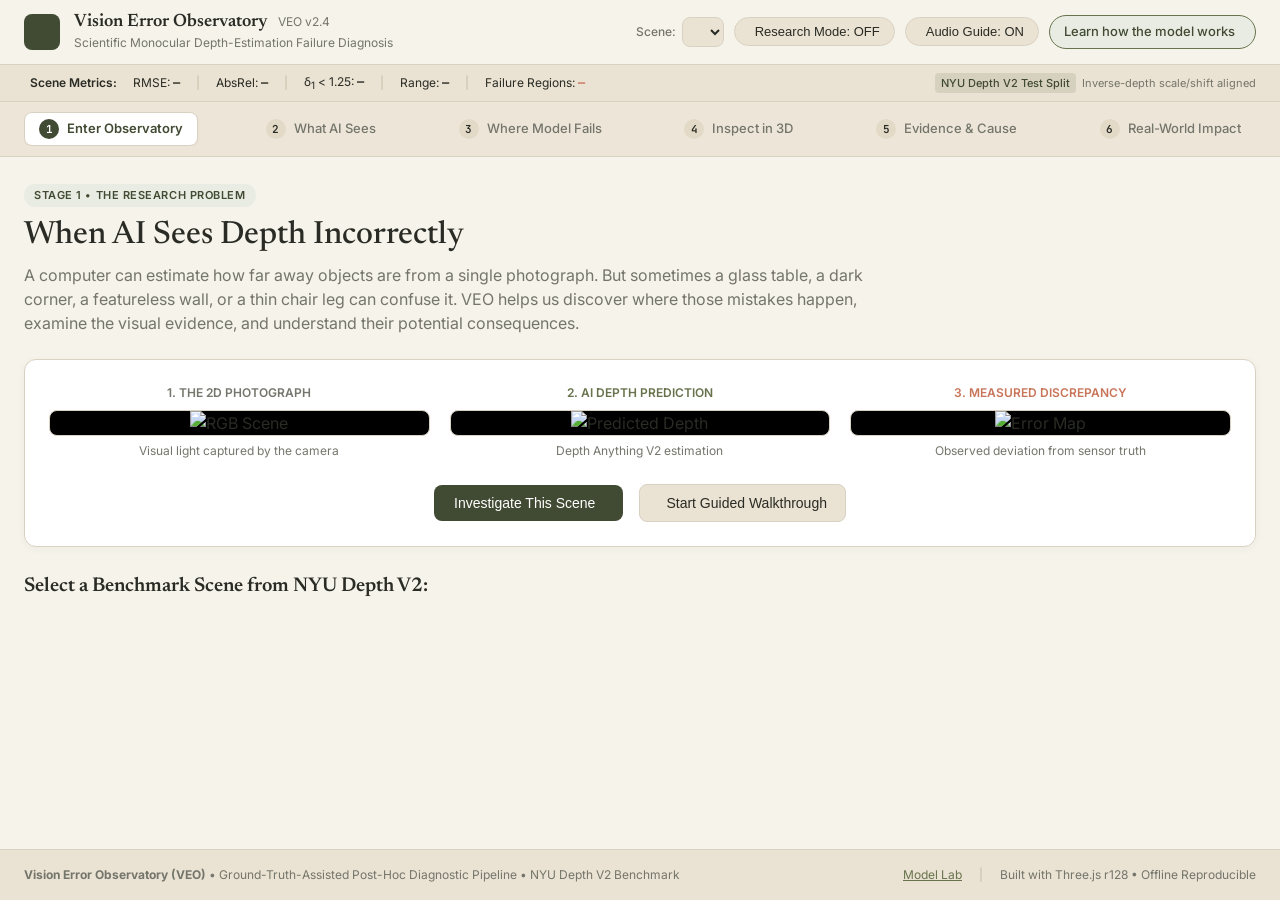
==== web_app/index.html @ 757d0f04 "site text and pages for v3 results, label prediction-geometry mode correctly" ====
<!DOCTYPE html>
<html lang="en">
<head>
  <meta charset="UTF-8">
  <meta name="viewport" content="width=device-width, initial-scale=1.0">
  <title>Vision Error Observatory (VEO) | Depth-Estimation Failure Observatory</title>
  
  <link rel="icon" type="image/svg+xml" href="assets/favicon.svg">
  <link rel="alternate icon" href="favicon.ico">
  
  <!-- FontAwesome Icons & Local Tailwind -->
  <link rel="stylesheet" href="assets/fontawesome/all.min.css">
  <link rel="stylesheet" href="assets/css/tailwind.min.css">
  
  <!-- Local Offline Libraries: Three.js, OrbitControls, Chart.js -->
  <script src="assets/js/three.min.js"></script>
  <script src="assets/js/OrbitControls.js"></script>
  <script src="assets/js/chart.min.js"></script>
  
  <!-- Precomputed Dataset Payload (NYU Depth V2 Test Scenes, Real Depths & Features) -->
  <script src="data/app_data_v2.js"></script>

  <style>
    @import url('https://fonts.googleapis.com/css2?family=Newsreader:ital,opsz,wght@0,6..72,400;0,6..72,500;0,6..72,600;1,6..72,400&family=Inter:wght@300;400;500;600;700&family=JetBrains+Mono:wght@400;500;600&display=swap');
    
    :root {
      --bg-ivory: #F6F3EA;
      --surface-beige: #EAE2D2;
      --surface-card: #FFFFFF;
      --surface-muted: #E2D9C7;
      --border-subtle: #D9D1C2;
      --border-strong: #C4BAA6;
      --olive-primary: #68734D;
      --olive-dark: #414A32;
      --olive-light: #E8ECE2;
      --warm-brown: #8B6849;
      --error-terracotta: #C8755A;
      --error-light: #F7EAE6;
      --text-dark: #292B24;
      --text-muted: #74756B;
      --sage-green: #5A7A54;
      --accent-gold: #C29B38;
    }
    
    * {
      box-sizing: border-box;
      margin: 0;
      padding: 0;
    }
    
    body {
      font-family: 'Inter', -apple-system, BlinkMacSystemFont, "Segoe UI", Roboto, sans-serif;
      background-color: var(--bg-ivory);
      color: var(--text-dark);
      line-height: 1.5;
      overflow-x: hidden;
      min-height: 100vh;
      display: flex;
      flex-direction: column;
    }
    
    .font-serif {
      font-family: 'Newsreader', Georgia, serif;
    }
    
    .font-mono {
      font-family: 'JetBrains Mono', monospace;
    }

    /* Subtle custom scrollbar */
    ::-webkit-scrollbar {
      width: 7px;
      height: 7px;
    }
    ::-webkit-scrollbar-track {
      background: var(--bg-ivory);
    }
    ::-webkit-scrollbar-thumb {
      background: var(--border-strong);
      border-radius: 4px;
    }

    /* Top Sticky Navigation Header */
    .header-bar {
      background: rgba(246, 243, 234, 0.95);
      border-bottom: 1px solid var(--border-subtle);
      position: sticky;
      top: 0;
      z-index: 100;
      backdrop-filter: blur(8px);
      padding: 12px 24px;
    }
    .header-inner {
      max-width: 1440px;
      margin: 0 auto;
      display: flex;
      flex-wrap: wrap;
      align-items: center;
      justify-content: space-between;
      gap: 16px;
    }

    /* Mode Pill Switches */
    .pill-btn {
      display: inline-flex;
      align-items: center;
      gap: 6px;
      padding: 6px 14px;
      border-radius: 20px;
      font-size: 13px;
      font-weight: 500;
      transition: all 0.2s ease;
      cursor: pointer;
      border: 1px solid var(--border-subtle);
      background: var(--surface-beige);
      color: var(--text-dark);
      text-decoration: none;
    }
    .pill-btn:hover {
      background: var(--olive-light);
      border-color: var(--olive-primary);
    }
    .pill-btn.active {
      background: var(--olive-dark);
      color: #FFFFFF;
      border-color: var(--olive-dark);
    }
    .pill-btn.terracotta {
      background: var(--error-light);
      color: var(--error-terracotta);
      border-color: var(--error-terracotta);
    }
    .pill-btn.terracotta.active {
      background: var(--error-terracotta);
      color: #FFFFFF;
    }

    /* Global Metric Ribbon */
    .stats-ribbon {
      background: var(--surface-beige);
      border-bottom: 1px solid var(--border-subtle);
      padding: 8px 24px;
      font-size: 12px;
    }
    .stats-inner {
      max-width: 1440px;
      margin: 0 auto;
      display: flex;
      flex-wrap: wrap;
      align-items: center;
      justify-content: space-between;
      gap: 12px;
    }

    /* Stage Stepper Navigation */
    .stepper-nav {
      background: rgba(234, 226, 210, 0.75);
      border-bottom: 1px solid var(--border-subtle);
      padding: 10px 24px;
      position: sticky;
      top: 61px;
      z-index: 90;
      backdrop-filter: blur(6px);
    }
    .stepper-inner {
      max-width: 1440px;
      margin: 0 auto;
      display: flex;
      align-items: center;
      justify-content: space-between;
      gap: 12px;
      overflow-x: auto;
    }
    .stepper-step {
      display: flex;
      align-items: center;
      gap: 8px;
      padding: 6px 14px;
      border-radius: 8px;
      cursor: pointer;
      font-size: 13px;
      font-weight: 500;
      color: var(--text-muted);
      transition: all 0.2s ease;
      white-space: nowrap;
      border: 1px solid transparent;
    }
    .stepper-step:hover {
      color: var(--text-dark);
      background: rgba(255,255,255,0.6);
    }
    .stepper-step.active {
      color: var(--olive-dark);
      background: #FFFFFF;
      border-color: var(--border-subtle);
      box-shadow: 0 1px 3px rgba(0,0,0,0.04);
      font-weight: 600;
    }
    .stepper-step.completed .step-num {
      background: var(--olive-primary);
      color: #FFFFFF;
    }
    .stepper-step.active .step-num {
      background: var(--olive-dark);
      color: #FFFFFF;
    }
    .step-num {
      width: 20px;
      height: 20px;
      border-radius: 50%;
      background: var(--surface-muted);
      color: var(--text-dark);
      display: flex;
      align-items: center;
      justify-content: center;
      font-size: 11px;
      font-weight: 600;
      font-family: 'JetBrains Mono', monospace;
    }

    /* Main Container */
    .main-workspace {
      max-width: 1440px;
      width: 100%;
      margin: 0 auto;
      padding: 24px;
      flex-grow: 1;
      display: flex;
      flex-direction: column;
      gap: 24px;
    }

    /* Stage Panel Transition */
    .stage-section {
      display: none;
      animation: fadeIn 0.3s ease-out forwards;
    }
    .stage-section.active {
      display: block;
    }
    @keyframes fadeIn {
      from { opacity: 0; transform: translateY(6px); }
      to { opacity: 1; transform: translateY(0); }
    }

    /* Museum Exhibition Cards */
    .exhibit-card {
      background: var(--surface-card);
      border: 1px solid var(--border-subtle);
      border-radius: 12px;
      box-shadow: 0 2px 8px rgba(41, 43, 36, 0.04);
      overflow: hidden;
    }
    .card-header {
      padding: 14px 20px;
      border-bottom: 1px solid var(--border-subtle);
      background: var(--bg-ivory);
      display: flex;
      align-items: center;
      justify-content: space-between;
      gap: 12px;
      flex-wrap: wrap;
    }

    /* Stage Header & Story Line */
    .story-hero {
      margin-bottom: 24px;
    }
    .stage-badge {
      display: inline-flex;
      align-items: center;
      gap: 6px;
      padding: 3px 10px;
      border-radius: 12px;
      font-size: 11px;
      font-weight: 600;
      text-transform: uppercase;
      letter-spacing: 0.05em;
      background: var(--olive-light);
      color: var(--olive-dark);
      margin-bottom: 8px;
    }
    .stage-title {
      font-size: 32px;
      font-weight: 500;
      color: var(--text-dark);
      line-height: 1.25;
      margin-bottom: 8px;
    }
    .stage-subtitle {
      font-size: 16px;
      color: var(--text-muted);
      max-width: 860px;
      line-height: 1.5;
    }

    /* Clean Viewport Box */
    .viewport-box {
      position: relative;
      background: #F0ECE1;
      border-radius: 8px;
      overflow: hidden;
      display: flex;
      align-items: center;
      justify-content: center;
      padding: 12px;
    }
    .viewport-canvas {
      width: 100%;
      max-width: 640px;
      height: auto;
      aspect-ratio: 4/3;
      object-fit: contain;
      cursor: crosshair;
      display: block;
      border-radius: 6px;
      box-shadow: 0 4px 16px rgba(0,0,0,0.12);
      background: #000;
    }

    /* 3D WebGL Container */
    #three-viewport {
      width: 100%;
      height: 520px;
      background: var(--bg-ivory);
      position: relative;
      cursor: grab;
    }
    #three-viewport:active {
      cursor: grabbing;
    }

    /* 3D Viewport Controls Pill */
    .three-controls-bar {
      position: absolute;
      top: 16px;
      right: 16px;
      z-index: 30;
      background: rgba(246, 243, 234, 0.94);
      border: 1px solid var(--border-subtle);
      border-radius: 24px;
      padding: 4px 8px;
      display: flex;
      align-items: center;
      gap: 6px;
      backdrop-filter: blur(6px);
      box-shadow: 0 2px 8px rgba(0,0,0,0.06);
    }

    /* Collapsible Research Drawer */
    .research-drawer {
      background: var(--bg-ivory);
      border: 1px solid var(--border-subtle);
      border-radius: 8px;
      margin-top: 16px;
      overflow: hidden;
      transition: all 0.3s ease;
    }
    .research-header {
      padding: 10px 16px;
      display: flex;
      align-items: center;
      justify-content: space-between;
      cursor: pointer;
      background: rgba(234, 226, 210, 0.4);
      font-size: 13px;
      font-weight: 500;
    }
    .research-content {
      padding: 16px;
      display: none;
      font-size: 13px;
      color: var(--text-dark);
      border-top: 1px solid var(--border-subtle);
      line-height: 1.6;
    }
    .research-drawer.open .research-content {
      display: block;
    }

    /* Evidence Signal Badges */
    .signal-card {
      background: var(--bg-ivory);
      border: 1px solid var(--border-subtle);
      border-radius: 8px;
      padding: 12px 14px;
      display: flex;
      flex-direction: column;
      gap: 4px;
    }
    .signal-label {
      font-size: 12px;
      color: var(--text-muted);
      font-weight: 500;
    }
    .signal-value {
      font-size: 15px;
      font-weight: 600;
      color: var(--text-dark);
      display: flex;
      align-items: center;
      justify-content: space-between;
    }
    .signal-desc {
      font-size: 11px;
      color: var(--text-muted);
      line-height: 1.35;
    }

    /* Hypothesis Scorecard */
    .hypothesis-row {
      display: flex;
      align-items: center;
      justify-content: space-between;
      padding: 8px 12px;
      border-radius: 6px;
      background: var(--bg-ivory);
      border: 1px solid var(--border-subtle);
      margin-bottom: 6px;
      font-size: 13px;
    }
    .hypothesis-row.top-rank {
      border-color: var(--olive-primary);
      background: var(--olive-light);
    }
    .hypothesis-bar-bg {
      width: 110px;
      height: 8px;
      background: var(--surface-muted);
      border-radius: 4px;
      overflow: hidden;
      margin-left: 12px;
    }
    .hypothesis-bar-fill {
      height: 100%;
      background: var(--olive-primary);
      border-radius: 4px;
    }
    .hypothesis-row.top-rank .hypothesis-bar-fill {
      background: var(--olive-dark);
    }

    /* Consequence Scenario Box */
    .scenario-card {
      border: 1px solid var(--border-subtle);
      border-radius: 10px;
      padding: 18px;
      background: #FFFFFF;
      transition: all 0.2s ease;
    }
    .scenario-card.active {
      border-color: var(--error-terracotta);
      background: var(--error-light);
    }

    /* Footer */
    .footer-bar {
      border-top: 1px solid var(--border-subtle);
      background: var(--surface-beige);
      padding: 16px 24px;
      font-size: 12px;
      color: var(--text-muted);
      text-align: center;
      margin-top: 40px;
    }

    /* Research Mode Hidden Elements */
    .research-only {
      display: none;
    }
    body.research-mode .research-only {
      display: block !important;
    }
    body.research-mode .guided-only {
      display: none !important;
    }

    /* Button styles */
    .btn-action {
      background: var(--olive-dark);
      color: #FFFFFF;
      padding: 10px 20px;
      border-radius: 8px;
      font-size: 14px;
      font-weight: 500;
      border: none;
      cursor: pointer;
      display: inline-flex;
      align-items: center;
      gap: 8px;
      transition: all 0.2s ease;
      text-decoration: none;
    }
    .btn-action:hover {
      background: #2E3524;
      transform: translateY(-1px);
    }
    .btn-secondary {
      background: var(--surface-beige);
      color: var(--text-dark);
      padding: 10px 18px;
      border-radius: 8px;
      font-size: 14px;
      font-weight: 500;
      border: 1px solid var(--border-subtle);
      cursor: pointer;
      display: inline-flex;
      align-items: center;
      gap: 8px;
      transition: all 0.2s ease;
      text-decoration: none;
    }
    .btn-secondary:hover {
      background: #DFD5C2;
    }

    /* Print Layout for Certificate */
    @media print {
      .header-bar, .stats-ribbon, .stepper-nav, .footer-bar, .btn-action, .btn-secondary, .pill-btn, .research-drawer {
        display: none !important;
      }
      body {
        background: #FFFFFF !important;
        color: #000000 !important;
      }
      .main-workspace {
        padding: 0 !important;
        max-width: 100% !important;
      }
      #stage-1, #stage-2, #stage-3, #stage-4, #stage-5 {
        display: none !important;
      }
      #stage-6 {
        display: block !important;
      }
      .exhibit-card {
        box-shadow: none !important;
        border: 1px solid #CCCCCC !important;
      }
    }
  </style>
</head>
<body>

  <!-- ========================================================================= -->
  <!-- 1. TOP NAVIGATION HEADER                                                 -->
  <!-- ========================================================================= -->
  <header class="header-bar">
    <div class="header-inner">
      <!-- Title & Branding -->
      <div style="display: flex; align-items: center; gap: 14px;">
        <div style="width: 36px; height: 36px; border-radius: 8px; background: var(--olive-dark); display: flex; align-items: center; justify-content: center; color: #FFFFFF; font-size: 16px;">
          <i class="fa-solid fa-compass-drafting"></i>
        </div>
        <div>
          <h1 class="font-serif" style="font-size: 18px; font-weight: 600; color: var(--text-dark); line-height: 1.2;">
            Vision Error Observatory <span style="font-size: 12px; font-family: 'Inter', sans-serif; font-weight: 400; color: var(--text-muted); margin-left: 6px;">VEO v2.4</span>
          </h1>
          <p style="font-size: 12px; color: var(--text-muted);">
            Scientific Monocular Depth-Estimation Failure Diagnosis
          </p>
        </div>
      </div>

      <!-- Controls: Scene Switcher, Mode Toggle, Model Lab Link -->
      <div style="display: flex; align-items: center; gap: 10px; flex-wrap: wrap;">
        <!-- Scene Selector Dropdown -->
        <div style="display: flex; align-items: center; gap: 6px;">
          <label for="scene-selector" style="font-size: 12px; color: var(--text-muted); font-weight: 500;">
            <i class="fa-solid fa-cube" style="margin-right: 4px;"></i> Scene:
          </label>
          <select id="scene-selector" onchange="onSceneChange(this.value)" style="background: var(--surface-beige); font-size: 12px; font-family: 'JetBrains Mono', monospace; color: var(--text-dark); border: 1px solid var(--border-subtle); border-radius: 8px; padding: 5px 10px; cursor: pointer; outline: none;">
            <!-- Populated dynamically from app_data_v2.js -->
          </select>
        </div>

        <!-- Guided / Research Mode Toggle -->
        <button id="mode-toggle-btn" class="pill-btn" onclick="toggleResearchMode()" title="Toggle between beginner Guided Mode and technical Research Mode">
          <i class="fa-solid fa-sliders"></i>
          <span id="mode-label">Research Mode: OFF</span>
        </button>

        <!-- Audio Guide / Voice Narration Toggle -->
        <button id="btn-narration-toggle" class="pill-btn" onclick="toggleVoiceNarration()" title="Toggle voice narration audio guide for exhibits and failure regions">
          <i id="icon-narration" class="fa-solid fa-volume-high" style="color: var(--olive-primary);"></i>
          <span id="label-narration">Audio Guide: ON</span>
        </button>

        <!-- Reciprocal Link to Model Lab -->
        <a href="model_lab.html" class="pill-btn" style="background: var(--olive-light); color: var(--olive-dark); border-color: var(--olive-primary);" title="Inspect Depth Anything V2 model architecture">
          <span>Learn how the model works</span>
          <i class="fa-solid fa-arrow-right"></i>
        </a>
      </div>
    </div>
  </header>

  <!-- ========================================================================= -->
  <!-- 2. SCENE STATISTICS RIBBON                                               -->
  <!-- ========================================================================= -->
  <div class="stats-ribbon">
    <div class="stats-inner">
      <div style="display: flex; align-items: center; gap: 16px; flex-wrap: wrap;">
        <span style="font-weight: 600; color: var(--text-dark); display: flex; align-items: center; gap: 6px;">
          <i class="fa-solid fa-chart-simple" style="color: var(--olive-primary);"></i> Scene Metrics:
        </span>
        <span title="Root Mean Square Error gives higher weight to large depth discrepancies.">
          RMSE: <strong class="font-mono" id="stat-rmse">—</strong>
        </span>
        <span style="color: var(--border-strong);">|</span>
        <span title="Absolute Relative Error: average magnitude of relative depth discrepancy.">
          AbsRel: <strong class="font-mono" id="stat-absrel">—</strong>
        </span>
        <span style="color: var(--border-strong);">|</span>
        <span title="Threshold Accuracy: fraction of pixels within 25% of ground truth.">
          &delta;<sub>1</sub> &lt; 1.25: <strong class="font-mono" id="stat-delta1">—</strong>
        </span>
        <span style="color: var(--border-strong);">|</span>
        <span title="Physical ground-truth depth range measured by the reference sensor.">
          Range: <strong class="font-mono" id="stat-range">—</strong>
        </span>
        <span style="color: var(--border-strong);">|</span>
        <span title="Number of detected high-error connected component regions.">
          Failure Regions: <strong class="font-mono" id="stat-regions" style="color: var(--error-terracotta);">—</strong>
        </span>
      </div>

      <div style="font-size: 11px; color: var(--text-muted); display: flex; align-items: center; gap: 6px;">
        <span class="badge" style="background: rgba(104,115,77,0.15); color: var(--olive-dark); padding: 2px 6px; border-radius: 4px; font-weight: 500;">
          NYU Depth V2 Test Split
        </span>
        <span>Inverse-depth scale/shift aligned</span>
      </div>
    </div>
  </div>

  <!-- ========================================================================= -->
  <!-- 3. STAGE STEPPER BAR                                                     -->
  <!-- ========================================================================= -->
  <nav class="stepper-nav">
    <div class="stepper-inner">
      <div class="stepper-step active" id="step-btn-1" onclick="goToStage(1)">
        <span class="step-num">1</span>
        <span>Enter Observatory</span>
      </div>
      <i class="fa-solid fa-chevron-right" style="font-size: 10px; color: var(--border-strong);"></i>
      
      <div class="stepper-step" id="step-btn-2" onclick="goToStage(2)">
        <span class="step-num">2</span>
        <span>What AI Sees</span>
      </div>
      <i class="fa-solid fa-chevron-right" style="font-size: 10px; color: var(--border-strong);"></i>
      
      <div class="stepper-step" id="step-btn-3" onclick="goToStage(3)">
        <span class="step-num">3</span>
        <span>Where Model Fails</span>
      </div>
      <i class="fa-solid fa-chevron-right" style="font-size: 10px; color: var(--border-strong);"></i>
      
      <div class="stepper-step" id="step-btn-4" onclick="goToStage(4)">
        <span class="step-num">4</span>
        <span>Inspect in 3D</span>
      </div>
      <i class="fa-solid fa-chevron-right" style="font-size: 10px; color: var(--border-strong);"></i>
      
      <div class="stepper-step" id="step-btn-5" onclick="goToStage(5)">
        <span class="step-num">5</span>
        <span>Evidence & Cause</span>
      </div>
      <i class="fa-solid fa-chevron-right" style="font-size: 10px; color: var(--border-strong);"></i>
      
      <div class="stepper-step" id="step-btn-6" onclick="goToStage(6)">
        <span class="step-num">6</span>
        <span>Real-World Impact</span>
      </div>
    </div>
  </nav>

  <!-- ========================================================================= -->
  <!-- 4. MAIN STAGE WORKSPACE                                                  -->
  <!-- ========================================================================= -->
  <main class="main-workspace">

    <!-- --------------------------------------------------------------------- -->
    <!-- STAGE 1: ENTER THE OBSERVATORY                                        -->
    <!-- --------------------------------------------------------------------- -->
    <section class="stage-section active" id="stage-1">
      <div class="story-hero">
        <span class="stage-badge">Stage 1 &bull; The Research Problem</span>
        <h2 class="stage-title font-serif">When AI Sees Depth Incorrectly</h2>
        <p class="stage-subtitle">
          A computer can estimate how far away objects are from a single photograph. But sometimes a glass table, a dark corner, a featureless wall, or a thin chair leg can confuse it. VEO helps us discover where those mistakes happen, examine the visual evidence, and understand their potential consequences.
        </p>
      </div>

      <!-- Hero Visual Trio -->
      <div class="exhibit-card" style="margin-bottom: 24px; padding: 24px;">
        <div style="display: grid; grid-template-columns: repeat(auto-fit, minmax(280px, 1fr)); gap: 20px; align-items: center;">
          <!-- 1. The Photo -->
          <div style="text-align: center;">
            <div style="font-size: 12px; font-weight: 600; text-transform: uppercase; color: var(--text-muted); margin-bottom: 8px;">
              1. The 2D Photograph
            </div>
            <div style="border-radius: 8px; overflow: hidden; border: 1px solid var(--border-subtle); background: #000;">
              <img id="hero-img-rgb" src="" alt="RGB Scene" style="width: 100%; height: 200px; object-fit: cover;">
            </div>
            <p style="font-size: 12px; color: var(--text-muted); margin-top: 6px;">Visual light captured by the camera</p>
          </div>

          <!-- 2. The Predicted Depth -->
          <div style="text-align: center;">
            <div style="font-size: 12px; font-weight: 600; text-transform: uppercase; color: var(--olive-primary); margin-bottom: 8px;">
              2. AI Depth Prediction
            </div>
            <div style="border-radius: 8px; overflow: hidden; border: 1px solid var(--border-subtle); background: #000;">
              <img id="hero-img-pred" src="" alt="Predicted Depth" style="width: 100%; height: 200px; object-fit: cover;">
            </div>
            <p style="font-size: 12px; color: var(--text-muted); margin-top: 6px;">Depth Anything V2 estimation</p>
          </div>

          <!-- 3. The 3D Error Surface -->
          <div style="text-align: center;">
            <div style="font-size: 12px; font-weight: 600; text-transform: uppercase; color: var(--error-terracotta); margin-bottom: 8px;">
              3. Measured Discrepancy
            </div>
            <div style="border-radius: 8px; overflow: hidden; border: 1px solid var(--border-subtle); background: #000;">
              <img id="hero-img-error" src="" alt="Error Map" style="width: 100%; height: 200px; object-fit: cover;">
            </div>
            <p style="font-size: 12px; color: var(--text-muted); margin-top: 6px;">Observed deviation from sensor truth</p>
          </div>
        </div>

        <!-- Primary CTA Buttons -->
        <div style="display: flex; align-items: center; justify-content: center; gap: 16px; margin-top: 24px; flex-wrap: wrap;">
          <button class="btn-action" onclick="goToStage(2)">
            <span>Investigate This Scene</span>
            <i class="fa-solid fa-arrow-right"></i>
          </button>
          <button class="btn-secondary" onclick="startGuidedWalkthrough()">
            <i class="fa-solid fa-play"></i>
            <span>Start Guided Walkthrough</span>
          </button>
        </div>
      </div>

      <!-- Real Dataset Scene Selection Gallery -->
      <div>
        <h3 class="font-serif" style="font-size: 20px; font-weight: 600; color: var(--text-dark); margin-bottom: 12px;">
          Select a Benchmark Scene from NYU Depth V2:
        </h3>
        <div id="scene-gallery-grid" style="display: grid; grid-template-columns: repeat(auto-fit, minmax(260px, 1fr)); gap: 16px;">
          <!-- Dynamically populated scene cards -->
        </div>
      </div>
    </section>

    <!-- --------------------------------------------------------------------- -->
    <!-- STAGE 2: UNDERSTAND WHAT THE AI SEES                                  -->
    <!-- --------------------------------------------------------------------- -->
    <section class="stage-section" id="stage-2">
      <div class="story-hero">
        <span class="stage-badge">Stage 2 &bull; Visual Comparison</span>
        <h2 class="stage-title font-serif">What the Camera Sees vs What the AI Predicts</h2>
        <p class="stage-subtitle">
          Compare the original room photograph against the AI model's estimated depth map and the ground-truth physical sensor measurement. Click or hover anywhere to inspect exact metric depth.
        </p>
      </div>

      <!-- 2-Column Comparison Workspace -->
      <div style="display: grid; grid-template-columns: 2fr 1fr; gap: 20px; align-items: start;">
        <!-- Left Column: Interactive Canvas & View Selector -->
        <div class="exhibit-card">
          <div class="card-header">
            <div style="display: flex; gap: 6px; flex-wrap: wrap;">
              <button class="pill-btn active" id="btn-view-rgb" onclick="switchStage2View('rgb')">
                <i class="fa-regular fa-image"></i>
                <span>The Photograph</span>
              </button>
              <button class="pill-btn" id="btn-view-pred" onclick="switchStage2View('pred')">
                <i class="fa-solid fa-brain"></i>
                <span>The AI's Prediction</span>
              </button>
              <button class="pill-btn" id="btn-view-gt" onclick="switchStage2View('gt')">
                <i class="fa-solid fa-ruler-combined"></i>
                <span>The Sensor's Measurement</span>
              </button>
            </div>

            <!-- Colorbar Scale Legend -->
            <div style="display: flex; align-items: center; gap: 6px; font-size: 11px; color: var(--text-muted);">
              <span>Near (0.8m)</span>
              <div style="width: 80px; height: 8px; border-radius: 4px; background: linear-gradient(to right, #440154, #3b528b, #21918c, #5ec962, #fde725);"></div>
              <span>Far (3.0m+)</span>
            </div>
          </div>

          <div class="viewport-box">
            <canvas id="stage2-canvas" class="viewport-canvas" width="640" height="480"></canvas>
          </div>

          <div style="padding: 12px 18px; background: var(--bg-ivory); border-top: 1px solid var(--border-subtle); font-size: 12px; color: var(--text-muted);">
            <i class="fa-solid fa-crosshairs" style="margin-right: 4px; color: var(--olive-primary);"></i> Click or move cursor over the image to position the inspection crosshair.
          </div>
        </div>

        <!-- Right Column: Live Pixel Inspector Card -->
        <div class="exhibit-card" style="padding: 20px;">
          <div style="display: flex; align-items: center; justify-content: space-between; margin-bottom: 14px;">
            <span class="pill-btn active" style="font-size: 12px; background: var(--olive-dark);">
              <i class="fa-solid fa-location-crosshairs"></i> Inspected Pixel
            </span>
            <span class="font-mono" style="font-size: 12px; color: var(--text-muted);" id="hud-coord">
              (240, 360)
            </span>
          </div>

          <h4 class="font-serif" style="font-size: 18px; font-weight: 600; color: var(--text-dark); margin-bottom: 6px;">
            Point Measurement
          </h4>
          <p style="font-size: 12px; color: var(--text-muted); line-height: 1.45; margin-bottom: 16px;" id="hud-explanation">
            Sampling depth coordinates...
          </p>

          <!-- Key Pixel Metrics -->
          <div style="display: grid; grid-template-columns: 1fr 1fr; gap: 10px; margin-bottom: 16px;">
            <div style="background: var(--bg-ivory); padding: 10px; border-radius: 8px; border: 1px solid var(--border-subtle);">
              <div style="font-size: 11px; color: var(--text-muted);">Model Estimate:</div>
              <div class="font-mono" style="font-size: 16px; font-weight: 600; color: var(--olive-dark);" id="hud-pred">
                —
              </div>
            </div>
            <div style="background: var(--bg-ivory); padding: 10px; border-radius: 8px; border: 1px solid var(--border-subtle);">
              <div style="font-size: 11px; color: var(--text-muted);">Sensor Ground Truth:</div>
              <div class="font-mono" style="font-size: 16px; font-weight: 600; color: var(--text-dark);" id="hud-gt">
                —
              </div>
            </div>
            <div style="background: var(--bg-ivory); padding: 10px; border-radius: 8px; border: 1px solid var(--border-subtle); grid-column: span 2;">
              <div style="font-size: 11px; color: var(--text-muted);">Observed Discrepancy:</div>
              <div class="font-mono" style="font-size: 16px; font-weight: 600; color: var(--error-terracotta);" id="hud-diff">
                —
              </div>
            </div>
          </div>

          <button class="btn-action" style="width: 100%; justify-content: center;" onclick="goToStage(3)">
            <span>Find Failure Regions &rarr;</span>
          </button>

          <!-- Research Mode Technical Mathematical Note -->
          <div class="research-only" style="margin-top: 14px; padding: 10px; background: var(--surface-beige); border-radius: 6px; font-size: 11px; font-family: 'JetBrains Mono', monospace; line-height: 1.4;">
            <strong>Formula:</strong> E_rel(x, y) = | D_pred(x, y) - D_gt(x, y) | / D_gt(x, y). Valid mask: D_gt &gt; 0.
          </div>
        </div>
      </div>

      <!-- Expandable Technical Formula Drawer -->
      <div class="research-drawer" id="drawer-stage2">
        <div class="research-header" onclick="toggleDrawer('drawer-stage2')">
          <span style="display: flex; align-items: center; gap: 8px;">
            <i class="fa-solid fa-square-root-variable" style="color: var(--olive-primary);"></i>
            <span>How do we compare the prediction with the ground truth?</span>
          </span>
          <i class="fa-solid fa-chevron-down toggle-icon"></i>
        </div>
        <div class="research-content">
          <p style="margin-bottom: 8px;">
            We align corresponding valid pixels between the depth prediction and the sensor measurement. Because monocular models often output scale-invariant values, VEO first fits a robust linear scale $s$ and shift $t$ in inverse-depth space:
          </p>
          <div class="font-mono" style="background: #FFFFFF; padding: 10px 14px; border-radius: 6px; border: 1px solid var(--border-subtle); margin-bottom: 8px;">
            1 / D_pred_aligned(x, y) = s &times; D_raw(x, y) + t &approx; 1 / D_gt(x, y)
          </div>
          <p>
            Then, for every pixel where ground-truth depth is valid ($D_{gt} &gt; 0$), we compute the relative depth error:
          </p>
          <div class="font-mono" style="background: #FFFFFF; padding: 10px 14px; border-radius: 6px; border: 1px solid var(--border-subtle); margin-top: 8px;">
            E_rel(x, y) = | D_pred(x, y) - D_gt(x, y) | / D_gt(x, y)
          </div>
        </div>
      </div>
    </section>

    <!-- --------------------------------------------------------------------- -->
    <!-- STAGE 3: FIND WHERE THE MODEL FAILS                                   -->
    <!-- --------------------------------------------------------------------- -->
    <section class="stage-section" id="stage-3">
      <div class="story-hero">
        <span class="stage-badge">Stage 3 &bull; Error Localization</span>
        <h2 class="stage-title font-serif">Isolating High-Error Regions</h2>
        <p class="stage-subtitle">
          Instead of looking at the entire room at once, VEO identifies contiguous areas where depth errors are unusually high. Click on any outlined region to investigate its characteristics.
        </p>
      </div>

      <div style="display: grid; grid-template-columns: 2fr 1fr; gap: 20px; align-items: start;">
        <!-- Left: Image with Region Overlays -->
        <div class="exhibit-card">
          <div class="card-header">
            <div style="display: flex; gap: 6px; flex-wrap: wrap;">
              <button class="pill-btn active" id="btn-s3-overlay" onclick="setStage3Mode('overlay')">
                <i class="fa-regular fa-square-check"></i>
                <span>Photo + Regions</span>
              </button>
              <button class="pill-btn" id="btn-s3-heatmap" onclick="setStage3Mode('heatmap')">
                <i class="fa-solid fa-fire"></i>
                <span>Error Heatmap</span>
              </button>
              <button class="pill-btn" id="btn-s3-photo" onclick="setStage3Mode('photo')">
                <i class="fa-regular fa-image"></i>
                <span>Clean Photo</span>
              </button>
            </div>
            <div style="font-size: 11px; color: var(--text-muted);">
              Threshold: <strong class="font-mono" id="s3-threshold-text">—</strong>
            </div>
          </div>

          <div class="viewport-box">
            <canvas id="stage3-canvas" class="viewport-canvas" width="640" height="480"></canvas>
          </div>

          <div style="padding: 12px 18px; background: var(--bg-ivory); border-top: 1px solid var(--border-subtle); font-size: 12px; color: var(--text-muted);">
            <i class="fa-solid fa-mouse-pointer" style="margin-right: 4px; color: var(--error-terracotta);"></i> Click any highlighted terracotta box to select that error cluster.
          </div>
        </div>

        <!-- Right: Selected Region Inspector -->
        <div class="exhibit-card" style="padding: 20px;">
          <div style="display: flex; align-items: center; justify-content: space-between; margin-bottom: 14px;">
            <span class="pill-btn terracotta active" style="font-size: 12px;" id="s3-selected-id">
              Region —
            </span>
            <span style="font-size: 11px; color: var(--text-muted);" id="s3-region-coords">
              BBox: —
            </span>
          </div>

          <h4 class="font-serif" style="font-size: 18px; font-weight: 600; color: var(--text-dark); margin-bottom: 6px;" id="s3-region-title">
            Isolated Failure Cluster
          </h4>
          <p style="font-size: 12px; color: var(--text-muted); line-height: 1.45; margin-bottom: 16px;" id="s3-region-desc">
            VEO has identified a contiguous cluster where predicted depth deviates substantially from the sensor reference.
          </p>

          <!-- Key Region Numbers -->
          <div style="display: grid; grid-template-columns: 1fr 1fr; gap: 10px; margin-bottom: 16px;">
            <div style="background: var(--bg-ivory); padding: 10px; border-radius: 8px; border: 1px solid var(--border-subtle);">
              <div style="font-size: 11px; color: var(--text-muted);">Average Error:</div>
              <div class="font-mono" style="font-size: 16px; font-weight: 600; color: var(--error-terracotta);" id="s3-mean-err">
                —
              </div>
            </div>
            <div style="background: var(--bg-ivory); padding: 10px; border-radius: 8px; border: 1px solid var(--border-subtle);">
              <div style="font-size: 11px; color: var(--text-muted);">Cluster Area:</div>
              <div class="font-mono" style="font-size: 16px; font-weight: 600; color: var(--text-dark);" id="s3-area-px">
                —
              </div>
            </div>
            <div style="background: var(--bg-ivory); padding: 10px; border-radius: 8px; border: 1px solid var(--border-subtle);">
              <div style="font-size: 11px; color: var(--text-muted);">Sensor Distance:</div>
              <div class="font-mono" style="font-size: 16px; font-weight: 600; color: var(--text-dark);" id="s3-distance-m">
                —
              </div>
            </div>
            <div style="background: var(--bg-ivory); padding: 10px; border-radius: 8px; border: 1px solid var(--border-subtle);">
              <div style="font-size: 11px; color: var(--text-muted);">Rule Hypothesis:</div>
              <div class="font-mono" style="font-size: 14px; font-weight: 600; color: var(--olive-dark);" id="s3-cause-name">
                —
              </div>
            </div>
          </div>

          <button class="btn-action" style="width: 100%; justify-content: center;" onclick="goToStage(4)">
            <span>Inspect This Region in 3D &rarr;</span>
          </button>

          <!-- Research Mode Technical Region Note -->
          <div class="research-only" style="margin-top: 14px; padding: 10px; background: var(--surface-beige); border-radius: 6px; font-size: 11px; font-family: 'JetBrains Mono', monospace; line-height: 1.4;">
            <strong>Thresholding Protocol:</strong> pixels failing &delta;1 + 8-connectivity component extraction (Area &ge; 25 px).
          </div>
        </div>
      </div>

      <!-- Expandable Selection Logic Drawer -->
      <div class="research-drawer" id="drawer-stage3">
        <div class="research-header" onclick="toggleDrawer('drawer-stage3')">
          <span style="display: flex; align-items: center; gap: 8px;">
            <i class="fa-solid fa-filter" style="color: var(--olive-primary);"></i>
            <span>How were these failure regions selected?</span>
          </span>
          <i class="fa-solid fa-chevron-down toggle-icon"></i>
        </div>
        <div class="research-content">
          <p style="margin-bottom: 8px;">
            VEO uses a fixed, absolute rule to isolate failure clusters:
          </p>
          <ol style="margin-left: 20px; margin-bottom: 8px; line-height: 1.6;">
            <li><strong>Failing Pixels:</strong> A pixel fails when predicted and true depth differ by more than 25% (it fails the standard &delta;1 test). Only pixels the depth sensor actually measured are scored.</li>
            <li><strong>Connected Component Grouping:</strong> Contiguous candidate pixels are grouped into discrete 2D spatial regions using 8-connectivity.</li>
            <li><strong>Noise Pruning:</strong> Regions smaller than 25 pixels ($Area &lt; 25$) are discarded to eliminate single-pixel sensor dropouts and spurious noise.</li>
          </ol>
          <p style="font-size: 12px; color: var(--text-muted);">
            <em>Note:</em> A highlighted region signifies an observed geometric discrepancy. It does not prove the model's internal causal mechanism.
          </p>
        </div>
      </div>
    </section>

    <!-- --------------------------------------------------------------------- -->
    <!-- STAGE 4: INVESTIGATE THE ERROR IN 3D                                  -->
    <!-- --------------------------------------------------------------------- -->
    <section class="stage-section" id="stage-4">
      <div class="story-hero">
        <span class="stage-badge">Stage 4 &bull; 3D Geometric Discrepancy</span>
        <h2 class="stage-title font-serif">Lifting the Error into 3D Space</h2>
        <p class="stage-subtitle">
          Observe how the predicted surface compares geometrically with the reference sensor mesh. Vertical terracotta stems represent the physical distance error at every vertex in the failure region.
        </p>
      </div>

      <div class="exhibit-card">
        <div class="card-header">
          <!-- 3D Viewing Mode Switcher -->
          <div style="display: flex; gap: 8px; flex-wrap: wrap;">
            <button class="pill-btn active" id="btn-3d-compare" onclick="setThreeMode('compare')">
              <i class="fa-solid fa-code-compare"></i>
              <span>Compare Both Surfaces</span>
            </button>
            <button class="pill-btn" id="btn-3d-gt" onclick="setThreeMode('gt')">
              <i class="fa-solid fa-ruler"></i>
              <span>Reference Surface (Sensor)</span>
            </button>
            <button class="pill-btn" id="btn-3d-pred" onclick="setThreeMode('pred')">
              <i class="fa-solid fa-brain"></i>
              <span>Predicted Surface (AI)</span>
            </button>
          </div>

          <!-- 3D Legend & Controls -->
          <div style="display: flex; align-items: center; gap: 12px; font-size: 12px;">
            <span style="display: flex; align-items: center; gap: 6px;">
              <span style="width: 10px; height: 10px; border-radius: 50%; background: #68734D;"></span> Sensor Mesh
            </span>
            <span style="display: flex; align-items: center; gap: 6px;">
              <span style="width: 10px; height: 10px; border-radius: 50%; background: #8B6849;"></span> Predicted Mesh
            </span>
            <span style="display: flex; align-items: center; gap: 6px;">
              <span style="width: 10px; height: 10px; border-radius: 50%; background: #C8755A;"></span> Error Stems
            </span>
          </div>
        </div>

        <!-- Three.js Canvas Viewport -->
        <div style="position: relative;">
          <div id="three-viewport"></div>

          <!-- Floating 3D Controls Pill -->
          <div class="three-controls-bar">
            <button class="pill-btn" style="padding: 4px 8px; font-size: 11px;" onclick="resetThreeCamera()" title="Reset Camera View">
              <i class="fa-solid fa-arrow-rotate-left"></i> Reset
            </button>
            <button class="pill-btn" style="padding: 4px 8px; font-size: 11px;" onclick="focusThreeOnRegion()" title="Focus on Selected Region">
              <i class="fa-solid fa-crosshairs"></i> Focus Region
            </button>
            <button class="pill-btn" style="padding: 4px 8px; font-size: 11px;" onclick="toggleThreeWireframe()" title="Toggle Wireframe">
              <i class="fa-solid fa-border-none"></i> Wireframe
            </button>
          </div>

          <!-- Explanatory Callout Banner with Metric Disclosure -->
          <div style="position: absolute; bottom: 16px; left: 16px; z-index: 20; background: rgba(246, 243, 234, 0.94); border: 1px solid var(--border-subtle); border-radius: 8px; padding: 10px 14px; max-width: 440px; backdrop-filter: blur(4px);">
            <div style="font-weight: 600; font-size: 13px; color: var(--text-dark); margin-bottom: 2px;">
              <i class="fa-solid fa-up-down" style="color: var(--error-terracotta); margin-right: 4px;"></i> The Gap is the Depth Error
            </div>
            <div style="font-size: 12px; color: var(--text-muted); line-height: 1.4; margin-bottom: 4px;">
              While the sensor measured an upright planar surface, the model's estimate bends and warps. Use left-click to orbit, right-click to pan, and wheel to zoom.
            </div>
            <div style="font-size: 10px; color: var(--text-muted); font-style: italic; border-top: 1px solid var(--border-subtle); padding-top: 4px;">
              Disclosure: 3D relief mesh renders relative surface topography with 1.5&times; depth elevation scaling to highlight spatial divergence.
            </div>
          </div>
        </div>

        <div style="padding: 14px 20px; background: var(--bg-ivory); border-top: 1px solid var(--border-subtle); display: flex; align-items: center; justify-content: space-between; gap: 16px;">
          <div style="font-size: 13px; color: var(--text-dark);">
            Next: Examine the visual clues and test failure hypotheses for this region.
          </div>
          <button class="btn-action" style="padding: 6px 14px; font-size: 12px;" onclick="goToStage(5)">
            <span>Investigate Evidence &rarr;</span>
          </button>
        </div>
      </div>
    </section>

    <!-- --------------------------------------------------------------------- -->
    <!-- STAGE 5: UNDERSTAND WHY THE ERROR MAY HAVE HAPPENED                   -->
    <!-- --------------------------------------------------------------------- -->
    <section class="stage-section" id="stage-5">
      <div class="story-hero">
        <span class="stage-badge">Stage 5 &bull; Evidence & Attribution</span>
        <h2 class="stage-title font-serif">Why Did the Error Occur?</h2>
        <p class="stage-subtitle">
          VEO measures visual and geometric signals to rank which failure hypotheses best match the observable evidence. Remember: correlation with visual properties does not constitute proven causality.
        </p>
      </div>

      <div style="display: grid; grid-template-columns: 1fr 1fr; gap: 20px; align-items: start;">
        <!-- Left: The 8 Quantitative Evidence Signals -->
        <div class="exhibit-card" style="padding: 20px;">
          <div style="display: flex; align-items: center; justify-content: space-between; margin-bottom: 14px;">
            <h3 class="font-serif" style="font-size: 18px; font-weight: 600; color: var(--text-dark);">
              Observable Visual Clues (8 Signals)
            </h3>
            <span style="font-size: 11px; color: var(--text-muted);" id="s5-region-badge">Region —</span>
          </div>

          <div style="display: grid; grid-template-columns: 1fr 1fr; gap: 10px;" id="s5-signals-grid">
            <!-- Populated dynamically with 8 signal cards -->
          </div>

          <!-- Plain language narrative box -->
          <div style="margin-top: 16px; padding: 12px 14px; border-radius: 8px; background: var(--bg-ivory); border: 1px solid var(--border-subtle); font-size: 12px; line-height: 1.5;" id="s5-narrative-box">
            Analyzing visual clues...
          </div>
        </div>

        <!-- Right: Hypothesis Scorecard & Ambiguity Status -->
        <div class="exhibit-card" style="padding: 20px;">
          <div style="display: flex; align-items: center; justify-content: space-between; margin-bottom: 14px;">
            <h3 class="font-serif" style="font-size: 18px; font-weight: 600; color: var(--text-dark);">
              Rule-Engine Hypotheses
            </h3>
            <span style="font-size: 11px; color: var(--text-muted);">Evidence-based ranking</span>
          </div>

          <div id="s5-hypotheses-list" style="margin-bottom: 16px;">
            <!-- Populated dynamically -->
          </div>

          <!-- Ambiguity Callout Box -->
          <div id="s5-ambiguity-callout" style="padding: 12px 14px; border-radius: 8px; background: var(--olive-light); border: 1px solid var(--olive-primary); font-size: 12px; line-height: 1.45; margin-bottom: 16px;">
            <div style="font-weight: 600; color: var(--olive-dark); margin-bottom: 4px;">
              <i class="fa-solid fa-scale-balanced" style="margin-right: 4px;"></i> Diagnostic Confidence Status
            </div>
            <div style="color: var(--text-dark);" id="s5-ambiguity-text">
              Evaluating hypothesis score margin...
            </div>
          </div>

          <button class="btn-action" style="width: 100%; justify-content: center;" onclick="goToStage(6)">
            <span>Assess Real-World Consequences &rarr;</span>
          </button>

          <!-- Research Mode Hypothesis Note -->
          <div class="research-only" style="margin-top: 14px; padding: 10px; background: var(--surface-beige); border-radius: 6px; font-size: 11px; font-family: 'JetBrains Mono', monospace; line-height: 1.4;">
            <strong>Ambiguity Threshold:</strong> Flagged as <code>ambiguous</code> if TopScore &lt; 0.50 OR (S_1 - S_2) &lt; 0.15. Prevents false certainty.
          </div>
        </div>
      </div>

      <!-- Expandable Causal Guardrail Drawer -->
      <div class="research-drawer" id="drawer-stage5">
        <div class="research-header" onclick="toggleDrawer('drawer-stage5')">
          <span style="display: flex; align-items: center; gap: 8px;">
            <i class="fa-solid fa-shield-halved" style="color: var(--olive-primary);"></i>
            <span>Scientific Limitation: Correlation vs Causal Attribution</span>
          </span>
          <i class="fa-solid fa-chevron-down toggle-icon"></i>
        </div>
        <div class="research-content">
          <p style="margin-bottom: 8px;">
            VEO explicitly distinguishes between <em>error detection</em>, <em>hypothesis ranking</em>, and <em>causal proof</em>:
          </p>
          <ul style="margin-left: 20px; line-height: 1.6;">
            <li><strong>Score:</strong> How strongly the region's measurements match a failure pattern, from small models fitted on the NYU train split against object annotations. A score of 0.50 or more means the label applies.</li>
            <li><strong>Ambiguity:</strong> When no label reaches its threshold, VEO reports <code>ambiguous</code> rather than guessing.</li>
            <li><strong>Not Causal Proof:</strong> VEO tested its labels by editing images and re-running the model. Only the depth-boundary label gained support, so treat the labels as descriptions of where and how a model fails, not as established causes</li>
          </ul>
        </div>
      </div>
    </section>

    <!-- --------------------------------------------------------------------- -->
    <!-- STAGE 6: UNDERSTAND THE REAL-WORLD CONSEQUENCES                       -->
    <!-- --------------------------------------------------------------------- -->
    <section class="stage-section" id="stage-6">
      <div class="story-hero">
        <span class="stage-badge">Stage 6 &bull; Operational Risk Assessment</span>
        <h2 class="stage-title font-serif">Why Does This Error Matter?</h2>
        <p class="stage-subtitle">
          In robotics, augmented reality, or autonomous navigation, depth errors translate directly into physical risks. See what this specific discrepancy could mean for an embodied system.
        </p>
      </div>

      <!-- Three Consequence Scenarios -->
      <div style="display: grid; grid-template-columns: repeat(auto-fit, minmax(280px, 1fr)); gap: 16px; margin-bottom: 24px;">
        <!-- Scenario 1: Collision Hazard -->
        <div class="scenario-card" id="card-risk-collision">
          <div style="display: flex; align-items: center; gap: 10px; margin-bottom: 8px;">
            <div style="width: 32px; height: 32px; border-radius: 8px; background: #F7EAE6; color: var(--error-terracotta); display: flex; align-items: center; justify-content: center; font-size: 16px;">
              <i class="fa-solid fa-triangle-exclamation"></i>
            </div>
            <h4 style="font-size: 16px; font-weight: 600; color: var(--text-dark);">Collision Hazard</h4>
          </div>
          <div style="font-size: 12px; color: var(--text-muted); line-height: 1.45; margin-bottom: 10px;">
            Occurs when the AI predicts an obstacle is <strong>farther away</strong> than it physically is (D_pred &gt; D_gt). A robot planner assumes free space and may collide with the physical obstacle.
          </div>
          <span class="badge" id="badge-risk-collision" style="font-size: 11px; padding: 2px 8px; border-radius: 4px; background: var(--surface-muted); color: var(--text-dark);">
            Inactive
          </span>
        </div>

        <!-- Scenario 2: Phantom Obstacle -->
        <div class="scenario-card" id="card-risk-phantom">
          <div style="display: flex; align-items: center; gap: 10px; margin-bottom: 8px;">
            <div style="width: 32px; height: 32px; border-radius: 8px; background: var(--olive-light); color: var(--olive-dark); display: flex; align-items: center; justify-content: center; font-size: 16px;">
              <i class="fa-solid fa-ban"></i>
            </div>
            <h4 style="font-size: 16px; font-weight: 600; color: var(--text-dark);">Phantom Obstacle</h4>
          </div>
          <div style="font-size: 12px; color: var(--text-muted); line-height: 1.45; margin-bottom: 10px;">
            Occurs when the AI predicts empty space or distant walls are <strong>closer</strong> than they are (D_pred &lt; D_gt). May trigger unnecessary braking, path detours, or stalled exploration.
          </div>
          <span class="badge" id="badge-risk-phantom" style="font-size: 11px; padding: 2px 8px; border-radius: 4px; background: var(--surface-muted); color: var(--text-dark);">
            Inactive
          </span>
        </div>

        <!-- Scenario 3: Surface Warping -->
        <div class="scenario-card" id="card-risk-warping">
          <div style="display: flex; align-items: center; gap: 10px; margin-bottom: 8px;">
            <div style="width: 32px; height: 32px; border-radius: 8px; background: #FAF2DF; color: var(--accent-gold); display: flex; align-items: center; justify-content: center; font-size: 16px;">
              <i class="fa-solid fa-shapes"></i>
            </div>
            <h4 style="font-size: 16px; font-weight: 600; color: var(--text-dark);">Surface Distortion</h4>
          </div>
          <div style="font-size: 12px; color: var(--text-muted); line-height: 1.45; margin-bottom: 10px;">
            Inconsistent depth across a planar surface creates non-physical curvature. Corrupts 3D mesh reconstruction, SLAM loop closure, and AR hologram positioning.
          </div>
          <span class="badge" id="badge-risk-warping" style="font-size: 11px; padding: 2px 8px; border-radius: 4px; background: var(--surface-muted); color: var(--text-dark);">
            Potential Impact
          </span>
        </div>
      </div>

      <!-- Final Diagnostic Certificate & Summary Card -->
      <div class="exhibit-card" style="padding: 24px; background: #FFFFFF; border-left: 4px solid var(--olive-primary);">
        <div style="display: flex; align-items: center; justify-content: space-between; border-bottom: 1px solid var(--border-subtle); padding-bottom: 12px; margin-bottom: 16px; flex-wrap: wrap; gap: 8px;">
          <div>
            <h3 class="font-serif" style="font-size: 20px; font-weight: 600; color: var(--text-dark);">
              VEO Diagnostic Summary Certificate
            </h3>
            <p style="font-size: 12px; color: var(--text-muted);">
              Synthesis of empirical observations and evidence attribution
            </p>
          </div>
          <span class="pill-btn" style="background: var(--bg-ivory); font-size: 11px;" onclick="window.print()">
            <i class="fa-solid fa-print"></i> Print / Save Report
          </span>
        </div>

        <div style="display: grid; grid-template-columns: repeat(auto-fit, minmax(220px, 1fr)); gap: 16px; font-size: 13px;">
          <div>
            <div style="font-size: 11px; color: var(--text-muted);">Investigated Scene:</div>
            <strong id="cert-scene-title">—</strong>
          </div>
          <div>
            <div style="font-size: 11px; color: var(--text-muted);">Isolated Cluster:</div>
            <strong id="cert-region-id" style="color: var(--error-terracotta);">—</strong>
          </div>
          <div>
            <div style="font-size: 11px; color: var(--text-muted);">Measured Discrepancy:</div>
            <strong class="font-mono" id="cert-discrepancy">—</strong>
          </div>
          <div>
            <div style="font-size: 11px; color: var(--text-muted);">Strongest Hypothesis:</div>
            <strong id="cert-cause">—</strong>
          </div>
          <div>
            <div style="font-size: 11px; color: var(--text-muted);">Operational Risk:</div>
            <strong id="cert-risk" style="color: var(--error-terracotta);">—</strong>
          </div>
          <div>
            <div style="font-size: 11px; color: var(--text-muted);">Scientific Limitation:</div>
            <span style="font-size: 12px; color: var(--text-muted);">Post-hoc empirical correlation</span>
          </div>
        </div>

        <div style="margin-top: 20px; padding-top: 14px; border-top: 1px solid var(--border-subtle); display: flex; align-items: center; justify-content: space-between; flex-wrap: wrap; gap: 12px;">
          <button class="btn-secondary" onclick="goToStage(1)">
            <i class="fa-solid fa-arrow-rotate-left"></i>
            <span>Investigate Another Scene</span>
          </button>
          <a href="model_lab.html" class="btn-action">
            <span>Explore Depth Anything V2 Architecture</span>
            <i class="fa-solid fa-arrow-right"></i>
          </a>
        </div>
      </div>
    </section>

  </main>

  <!-- ========================================================================= -->
  <!-- 5. FOOTER                                                                -->
  <!-- ========================================================================= -->
  <footer class="footer-bar">
    <div style="max-width: 1440px; margin: 0 auto; display: flex; justify-content: space-between; align-items: center; flex-wrap: wrap; gap: 12px;">
      <div>
        <strong>Vision Error Observatory (VEO)</strong> &bull; Ground-Truth-Assisted Post-Hoc Diagnostic Pipeline &bull; NYU Depth V2 Benchmark
      </div>
      <div>
        <a href="model_lab.html" style="color: var(--olive-primary); text-decoration: underline; margin-right: 14px;">Model Lab</a>
        <span style="color: var(--border-strong);">|</span>
        <span style="margin-left: 14px;">Built with Three.js r128 &bull; Offline Reproducible</span>
      </div>
    </div>
  </footer>

  <!-- ========================================================================= -->
  <!-- 6. OBSERVATORY SCRIPT ENGINE                                             -->
  <!-- ========================================================================= -->
  <script>
    // --- Application State ---
    let currentStage = 1;
    let voiceNarrationEnabled = true;

    const STAGE_NARRATIONS = {
      1: "Stage 1: Enter the Space. We begin by observing the physical scene, camera resolution, and ground-truth sensor boundaries.",
      2: "Stage 2: The Model's Prediction. The AI estimates metric depth across every pixel from a single color photograph. Tap anywhere to inspect point measurements.",
      3: "Stage 3: Where It Fails. We compare predictions against sensor ground truth to isolate connected failure regions.",
      4: "Stage 4: The 3D Discrepancy. Inspect the dual 3D surface mesh. Terracotta stems show where the model prediction deviates from physical reality.",
      5: "Stage 5: Why It Happens. We analyze 8 quantitative visual signals to uncover the likely failure mechanism behind this error.",
      6: "Stage 6: Why It Matters. We evaluate operational risk, determining whether depth overestimation creates a collision hazard or underestimation creates a phantom obstacle."
    };

    function speakNarration(text) {
      if (!voiceNarrationEnabled) return;
      if (!('speechSynthesis' in window)) return;
      window.speechSynthesis.cancel();
      const clean = text.replace(/[^a-zA-Z0-9.,?! ]/g, ' ');
      const utterance = new SpeechSynthesisUtterance(clean);
      utterance.rate = 1.05;
      utterance.pitch = 1.0;
      window.speechSynthesis.speak(utterance);
    }

    function toggleVoiceNarration() {
      voiceNarrationEnabled = !voiceNarrationEnabled;
      const icon = document.getElementById('icon-narration');
      const label = document.getElementById('label-narration');
      if (voiceNarrationEnabled) {
        icon.className = "fa-solid fa-volume-high";
        icon.style.color = "var(--olive-primary)";
        label.textContent = "Audio Guide: ON";
        narrateCurrentStage();
      } else {
        icon.className = "fa-solid fa-volume-xmark";
        icon.style.color = "var(--text-muted)";
        label.textContent = "Audio Guide: OFF";
        if ('speechSynthesis' in window) window.speechSynthesis.cancel();
      }
    }

    function narrateCurrentStage() {
      if (STAGE_NARRATIONS[currentStage]) {
        speakNarration(STAGE_NARRATIONS[currentStage]);
      }
    }

    function narrateCurrentRegion() {
      if (!currentSceneData || !currentSceneData.regions[currentRegionIdx]) return;
      const reg = currentSceneData.regions[currentRegionIdx];
      const causeName = reg.top_cause ? reg.top_cause.replace(/_/g, ' ') : 'depth discrepancy';
      speakNarration(`Selected Region R${reg.region_id}. Area: ${reg.area.toLocaleString()} pixels. Relative error: ${(reg.mean_error * 100).toFixed(1)} percent. Diagnostic mechanism: ${causeName}.`);
    }
    let currentSceneIdx = 0;
    let currentSceneData = null;
    let currentRegionIdx = 0;
    let isResearchMode = false;
    let stage2ViewMode = 'rgb'; // 'rgb' | 'pred' | 'gt'
    let stage3ViewMode = 'overlay'; // 'overlay' | 'heatmap' | 'photo'
    let threeMode = 'compare'; // 'compare' | 'gt' | 'pred'

    // Selected inspector pixel
    let selectedPixelX = 240;
    let selectedPixelY = 360;

    // Raw depth buffers
    let rawGtDepth = null;
    let rawPredDepth = null;

    // Three.js instances
    let scene3D, camera3D, renderer3D, controls3D;
    let gtMesh, predMesh, errorStemsGroup;
    let threeInitialized = false;

    // --- 1. Initialization ---
    function initApp() {
      if (!window.VEO_DATA || !window.VEO_DATA.scenes || window.VEO_DATA.scenes.length === 0) {
        console.error("VEO_DATA not found or empty.");
        return;
      }

      // Populate Scene Selector Dropdown (using clean Unicode bullet)
      const selector = document.getElementById('scene-selector');
      selector.innerHTML = '';
      window.VEO_DATA.scenes.forEach((sc, idx) => {
        const opt = document.createElement('option');
        opt.value = idx;
        opt.textContent = `${sc.sample_id} • ${sc.title}`;
        selector.appendChild(opt);
      });

      // Populate Stage 1 Scene Cards Gallery
      populateSceneGallery();

      // Load initial scene (Scene 0)
      loadScene(0);

      // Initialize Three.js
      initThreeJS();

      // Hook canvas mouse events for Stage 2 pixel inspector
      setupStage2Inspector();

      // Setup window resize
      window.addEventListener('resize', onWindowResize);
    }

    // --- 2. Scene Management ---
    function loadScene(idx) {
      currentSceneIdx = idx;
      currentSceneData = window.VEO_DATA.scenes[idx];
      document.getElementById('scene-selector').value = idx;

      // Update Ribbon Metrics with clean typography
      const m = currentSceneData.metrics;
      document.getElementById('stat-rmse').textContent = m.rmse.toFixed(3) + 'm';
      document.getElementById('stat-absrel').textContent = m.abs_rel.toFixed(3);
      document.getElementById('stat-delta1').textContent = (m.delta1 * 100).toFixed(1) + '%';
      document.getElementById('stat-range').textContent = `${currentSceneData.depth_range[0].toFixed(2)}m – ${currentSceneData.depth_range[1].toFixed(2)}m`;
      document.getElementById('stat-regions').textContent = `${currentSceneData.regions.length} clusters`;

      // Decode Base64 Raw Depth Arrays (uint16 in millimetres)
      rawGtDepth = decodeBase64Uint16(currentSceneData.raw_depth.gt_b64_uint16);
      rawPredDepth = decodeBase64Uint16(currentSceneData.raw_depth.pred_b64_uint16);

      // Update Hero Images
      document.getElementById('hero-img-rgb').src = currentSceneData.images.rgb;
      document.getElementById('hero-img-pred').src = currentSceneData.images.depth_pred;
      document.getElementById('hero-img-error').src = currentSceneData.images.error_map;

      // Reset to default region (safely clamped to region array)
      currentRegionIdx = 0;
      if (currentSceneData.regions.length > 1) {
        // Prefer region 1 if region 0 is a full-border artifact
        if (currentSceneData.regions[0].bbox[2] <= 20 || currentSceneData.regions[0].bbox[3] <= 20) {
          currentRegionIdx = 1;
        }
      }

      // Sample pixel from selected region centroid
      const [rx, ry, rw, rh] = currentSceneData.regions[currentRegionIdx].bbox;
      selectedPixelX = Math.floor(rx + rw / 2);
      selectedPixelY = Math.floor(ry + rh / 2);

      // Inspect default pixel
      inspectPixel(selectedPixelX, selectedPixelY);

      // Render Stage 2 Canvas
      renderStage2();

      // Render Stage 3 Canvas
      renderStage3();

      // Update Region Inspector Cards (Stage 3 & 5 & 6)
      updateRegionUI();

      // Rebuild 3D Meshes
      if (threeInitialized) {
        buildThreeMeshes();
      }
    }

    function onSceneChange(val) {
      loadScene(parseInt(val, 10));
    }

    function decodeBase64Uint16(base64Str) {
      const binStr = atob(base64Str);
      const len = binStr.length;
      const bytes = new Uint8Array(len);
      for (let i = 0; i < len; i++) {
        bytes[i] = binStr.charCodeAt(i);
      }
      return new Uint16Array(bytes.buffer);
    }

    function populateSceneGallery() {
      const grid = document.getElementById('scene-gallery-grid');
      grid.innerHTML = '';
      window.VEO_DATA.scenes.forEach((sc, idx) => {
        const card = document.createElement('div');
        card.className = 'exhibit-card';
        card.style.cursor = 'pointer';
        card.style.padding = '12px';
        card.style.transition = 'all 0.2s ease';
        card.onmouseenter = () => { card.style.transform = 'translateY(-2px)'; };
        card.onmouseleave = () => { card.style.transform = 'translateY(0)'; };
        card.onclick = () => { loadScene(idx); goToStage(2); };

        card.innerHTML = `
          <div style="border-radius: 6px; overflow: hidden; margin-bottom: 8px; border: 1px solid var(--border-subtle); height: 130px; background: #000;">
            <img src="${sc.images.rgb}" alt="${sc.title}" style="width: 100%; height: 100%; object-fit: cover;">
          </div>
          <div style="font-size: 11px; font-weight: 600; color: var(--olive-primary); text-transform: uppercase; margin-bottom: 2px;">
            ${sc.sample_id} • ${sc.category_focus}
          </div>
          <h4 style="font-size: 14px; font-weight: 600; color: var(--text-dark); margin-bottom: 4px; line-height: 1.3;">
            ${sc.title}
          </h4>
          <div style="font-size: 11px; color: var(--text-muted); display: flex; justify-content: space-between;">
            <span>RMSE: <strong class="font-mono">${sc.metrics.rmse.toFixed(3)}m</strong></span>
            <span>Regions: <strong class="font-mono">${sc.regions.length}</strong></span>
          </div>
        `;
        grid.appendChild(card);
      });
    }

    // --- 3. Stage Navigation ---
    function goToStage(stageNum) {
      currentStage = stageNum;

      // Update Stepper Bar UI
      for (let i = 1; i <= 6; i++) {
        const stepBtn = document.getElementById(`step-btn-${i}`);
        const stageSec = document.getElementById(`stage-${i}`);
        
        if (i < stageNum) {
          stepBtn.className = 'stepper-step completed';
        } else if (i === stageNum) {
          stepBtn.className = 'stepper-step active';
        } else {
          stepBtn.className = 'stepper-step';
        }

        if (i === stageNum) {
          stageSec.classList.add('active');
        } else {
          stageSec.classList.remove('active');
        }
      }

      // Stage-specific re-renders
      if (stageNum === 2) renderStage2();
      if (stageNum === 3) renderStage3();
      narrateCurrentStage();
      if (stageNum === 4 && threeInitialized) {
        onWindowResize();
        buildThreeMeshes();
      }

      window.scrollTo({ top: 0, behavior: 'smooth' });
    }

    function startGuidedWalkthrough() {
      goToStage(2);
    }

    function toggleResearchMode() {
      isResearchMode = !isResearchMode;
      document.body.classList.toggle('research-mode', isResearchMode);
      const btn = document.getElementById('mode-toggle-btn');
      const label = document.getElementById('mode-label');
      if (isResearchMode) {
        btn.classList.add('active');
        label.textContent = "Research Mode: ON";
      } else {
        btn.classList.remove('active');
        label.textContent = "Research Mode: OFF";
      }
    }

    function toggleDrawer(id) {
      const drawer = document.getElementById(id);
      drawer.classList.toggle('open');
      const icon = drawer.querySelector('.toggle-icon');
      if (icon) {
        icon.style.transform = drawer.classList.contains('open') ? 'rotate(180deg)' : 'rotate(0deg)';
      }
    }

    // --- 4. Stage 2: Visual Comparison & Pixel Inspection ---
    function switchStage2View(view) {
      stage2ViewMode = view;
      ['rgb', 'pred', 'gt'].forEach(v => {
        const btn = document.getElementById(`btn-view-${v}`);
        if (v === view) btn.classList.add('active');
        else btn.classList.remove('active');
      });
      renderStage2();
    }

    function renderStage2() {
      const canvas = document.getElementById('stage2-canvas');
      if (!canvas || !currentSceneData) return;
      const ctx = canvas.getContext('2d');
      const img = new Image();

      let imgSrc = currentSceneData.images.rgb;
      if (stage2ViewMode === 'pred') imgSrc = currentSceneData.images.depth_pred;
      if (stage2ViewMode === 'gt') imgSrc = currentSceneData.images.depth_gt;

      img.onload = () => {
        ctx.clearRect(0, 0, canvas.width, canvas.height);
        ctx.drawImage(img, 0, 0, canvas.width, canvas.height);

        // Draw crosshair on selected pixel
        drawCrosshair(ctx, selectedPixelX, selectedPixelY);
      };
      img.src = imgSrc;
    }

    function drawCrosshair(ctx, x, y) {
      ctx.save();
      ctx.strokeStyle = '#FFFFFF';
      ctx.lineWidth = 1.5;
      ctx.shadowColor = 'rgba(0,0,0,0.85)';
      ctx.shadowBlur = 4;

      // Circle
      ctx.beginPath();
      ctx.arc(x, y, 9, 0, Math.PI * 2);
      ctx.stroke();

      // Crosshair lines
      ctx.beginPath();
      ctx.moveTo(x - 14, y); ctx.lineTo(x - 3, y);
      ctx.moveTo(x + 3, y); ctx.lineTo(x + 14, y);
      ctx.moveTo(x, y - 14); ctx.lineTo(x, y - 3);
      ctx.moveTo(x, y + 3); ctx.lineTo(x, y + 14);
      ctx.stroke();

      ctx.restore();
    }

    function setupStage2Inspector() {
      const canvas = document.getElementById('stage2-canvas');
      if (!canvas) return;

      const handleMoveOrClick = (e) => {
        const rect = canvas.getBoundingClientRect();
        const scaleX = canvas.width / rect.width;
        const scaleY = canvas.height / rect.height;
        const x = Math.max(0, Math.min(639, Math.floor((e.clientX - rect.left) * scaleX)));
        const y = Math.max(0, Math.min(479, Math.floor((e.clientY - rect.top) * scaleY)));

        selectedPixelX = x;
        selectedPixelY = y;
        inspectPixel(x, y);
        renderStage2();
      };

      canvas.addEventListener('mousemove', handleMoveOrClick);
      canvas.addEventListener('click', handleMoveOrClick);
    }

    function inspectPixel(x, y) {
      if (!rawGtDepth || !rawPredDepth) return;
      const idx = y * 640 + x;
      const rawGt = rawGtDepth[idx];
      const rawPred = rawPredDepth[idx];

      const gtM = rawGt / 1000.0;
      const predM = rawPred / 1000.0;
      const diffM = predM - gtM;
      const relErr = gtM > 0 ? (Math.abs(diffM) / gtM) * 100 : 0;

      document.getElementById('hud-coord').textContent = `(${x}, ${y})`;
      
      if (gtM <= 0.05 || gtM > 10.0) {
        document.getElementById('hud-gt').textContent = "Invalid (Sensor Dropout)";
        document.getElementById('hud-pred').textContent = `${predM.toFixed(2)} m`;
        document.getElementById('hud-diff').textContent = "N/A";
        document.getElementById('hud-explanation').textContent = "No valid reference sensor measurement at this coordinate (sensor ray missing/shadowed).";
      } else {
        document.getElementById('hud-gt').textContent = `${gtM.toFixed(2)} m`;
        document.getElementById('hud-pred').textContent = `${predM.toFixed(2)} m`;
        const sign = diffM >= 0 ? "+" : "";
        document.getElementById('hud-diff').textContent = `${sign}${diffM.toFixed(2)} m (${relErr.toFixed(1)}%)`;
        
        let expl = `The model estimates ${predM.toFixed(2)}m while sensor measured ${gtM.toFixed(2)}m. `;
        if (Math.abs(diffM) < 0.08) {
          expl += "Accurate prediction within 8cm tolerance.";
        } else if (diffM > 0) {
          expl += `Prediction is ${Math.abs(diffM).toFixed(2)}m too far away (underestimating proximity).`;
        } else {
          expl += `Prediction is ${Math.abs(diffM).toFixed(2)}m too close (overestimating proximity).`;
        }
        document.getElementById('hud-explanation').textContent = expl;
      }
    }

    // --- 5. Stage 3: Error Region Finding ---
    function setStage3Mode(mode) {
      stage3ViewMode = mode;
      ['overlay', 'heatmap', 'photo'].forEach(m => {
        const btn = document.getElementById(`btn-s3-${m}`);
        if (m === mode) btn.classList.add('active');
        else btn.classList.remove('active');
      });
      renderStage3();
    }

    function renderStage3() {
      const canvas = document.getElementById('stage3-canvas');
      if (!canvas || !currentSceneData) return;
      const ctx = canvas.getContext('2d');

      const bgImg = new Image();
      bgImg.onload = () => {
        ctx.clearRect(0, 0, canvas.width, canvas.height);
        ctx.drawImage(bgImg, 0, 0, canvas.width, canvas.height);

        // Draw region bounding boxes if in overlay or photo mode
        if (stage3ViewMode === 'overlay' || stage3ViewMode === 'photo') {
          drawRegionOverlays(ctx);
        }
      };

      if (stage3ViewMode === 'heatmap') {
        bgImg.src = currentSceneData.images.error_map;
      } else {
        bgImg.src = currentSceneData.images.rgb;
      }
    }

    function drawRegionOverlays(ctx) {
      if (!currentSceneData || !currentSceneData.regions) return;

      currentSceneData.regions.forEach((reg, idx) => {
        const [x, y, w, h] = reg.bbox;
        const isSelected = idx === currentRegionIdx;

        ctx.save();
        if (isSelected) {
          ctx.strokeStyle = '#C8755A';
          ctx.lineWidth = 3;
          ctx.fillStyle = 'rgba(200, 117, 90, 0.22)';
          ctx.fillRect(x, y, w, h);
        } else {
          ctx.strokeStyle = 'rgba(200, 117, 90, 0.65)';
          ctx.lineWidth = 1.5;
          ctx.setLineDash([4, 4]);
        }
        ctx.strokeRect(x, y, w, h);

        // Draw Pill Badge
        ctx.fillStyle = isSelected ? '#C8755A' : 'rgba(41, 43, 36, 0.85)';
        ctx.fillRect(x, Math.max(0, y - 18), 34, 16);
        ctx.fillStyle = '#FFFFFF';
        ctx.font = '600 10px "JetBrains Mono", monospace';
        ctx.fillText(`R${reg.region_id}`, x + 5, Math.max(0, y - 18) + 12);
        ctx.restore();
      });

      // Handle click to select region (resolves smallest area region on overlap)
      const canvas = document.getElementById('stage3-canvas');
      canvas.onclick = (e) => {
        const rect = canvas.getBoundingClientRect();
        const scaleX = canvas.width / rect.width;
        const scaleY = canvas.height / rect.height;
        const clickX = (e.clientX - rect.left) * scaleX;
        const clickY = (e.clientY - rect.top) * scaleY;

        let bestIdx = -1;
        let minArea = Infinity;
        for (let i = 0; i < currentSceneData.regions.length; i++) {
          const [rx, ry, rw, rh] = currentSceneData.regions[i].bbox;
          if (clickX >= rx && clickX <= rx + rw && clickY >= ry && clickY <= ry + rh) {
            if (currentSceneData.regions[i].area < minArea) {
              minArea = currentSceneData.regions[i].area;
              bestIdx = i;
            }
          }
        }
        if (bestIdx !== -1) {
          selectRegion(bestIdx);
        }
      };
    }

    function selectRegion(idx) {
      currentRegionIdx = idx;
      renderStage3();
      updateRegionUI();
      if (threeInitialized) {
        buildThreeMeshes();
        focusThreeOnRegion();
      }
      if (currentStage === 3) {
        narrateCurrentRegion();
      }
    }

    function updateRegionUI() {
      if (!currentSceneData || !currentSceneData.regions[currentRegionIdx]) return;
      const reg = currentSceneData.regions[currentRegionIdx];

      // Calculate exact mean signed difference within the region's bounding box
      const [rx, ry, rw, rh] = reg.bbox;
      let sumDiffM = 0;
      let sumGtM = 0;
      let count = 0;

      if (rawGtDepth && rawPredDepth) {
        for (let r = ry; r < ry + rh; r++) {
          for (let c = rx; c < rx + rw; c++) {
            const idx = r * 640 + c;
            const gtM = rawGtDepth[idx] / 1000.0;
            const predM = rawPredDepth[idx] / 1000.0;
            if (gtM > 0.05 && gtM < 10.0) {
              sumDiffM += (predM - gtM);
              sumGtM += gtM;
              count++;
            }
          }
        }
      }
      const meanDiffM = count > 0 ? (sumDiffM / count) : 0;
      const meanSensorM = count > 0 ? (sumGtM / count) : reg.features.mean_depth_m;

      // Update Stage 3 Inspector
      document.getElementById('s3-selected-id').textContent = `Region R${reg.region_id}`;
      document.getElementById('s3-region-coords').textContent = `BBox: [${reg.bbox.join(', ')}]`;
      document.getElementById('s3-mean-err').textContent = `${(reg.mean_error * 100).toFixed(1)}%`;
      document.getElementById('s3-area-px').textContent = `${reg.area.toLocaleString()} px`;
      document.getElementById('s3-distance-m').textContent = `${meanSensorM.toFixed(2)} m`;
      document.getElementById('s3-cause-name').textContent = reg.top_cause;
      document.getElementById('s3-threshold-text').textContent = `Failing: ${(currentSceneData.metrics.failure_pixel_fraction * 100).toFixed(1)}% of pixels`;

      // Update Stage 5 Signals (8 Signals)
      document.getElementById('s5-region-badge').textContent = `Region R${reg.region_id}`;
      const sigGrid = document.getElementById('s5-signals-grid');
      sigGrid.innerHTML = '';
      const f = reg.features;

      const signals = [
        { name: "Gradient Energy", val: f.grad_energy.toFixed(1), desc: f.grad_energy < 4 ? "Little Fine Detail" : "Rich Visual Detail" },
        { name: "Depth-Edge Share", val: `${(f.depth_edge_fraction * 100).toFixed(1)}%`, desc: f.depth_edge_fraction > 0.3 ? "Region Hugs a Depth Edge" : "Away from Depth Edges" },
        { name: "Thin Structure Share", val: `${(f.thin_fraction * 100).toFixed(1)}%`, desc: f.thin_fraction > 0.15 ? "Near a Thin Object in Depth" : "No Thin Structure" },
        { name: "Sensor Holes Nearby", val: `${(f.sensor_hole_fraction * 100).toFixed(1)}%`, desc: f.sensor_hole_fraction > 0.1 ? "Sensor Failed Nearby (Glass, Mirror, Dark)" : "Well Measured" },
        { name: "Signed Error", val: `${(f.signed_error * 100).toFixed(1)}%`, desc: f.signed_error < 0 ? "Predicted Too Near" : "Predicted Too Far" },
        { name: "Brightness", val: f.brightness.toFixed(0), desc: f.brightness < 50 ? "Deep Shadow" : f.brightness > 200 ? "Very Bright" : "Normal Lighting" },
        { name: "Distance from Sensor", val: `${meanSensorM.toFixed(2)}m`, desc: "Physical reference distance" }
      ];

      signals.forEach(s => {
        const div = document.createElement('div');
        div.className = 'signal-card';
        div.innerHTML = `
          <div class="signal-label">${s.name}</div>
          <div class="signal-value">
            <span>${s.val}</span>
          </div>
          <div class="signal-desc">${s.desc}</div>
        `;
        sigGrid.appendChild(div);
      });

      // Update Stage 5 Narrative Box
      const narr = document.getElementById('s5-narrative-box');
      let narrText = `<strong>What we observed:</strong> `;
      if (f.depth_edge_fraction > 0.3) narrText += `${(f.depth_edge_fraction*100).toFixed(0)}% of the region lies next to a depth edge. `;
      if (f.sensor_hole_fraction > 0.1) narrText += `The depth sensor has no reading for ${(f.sensor_hole_fraction*100).toFixed(0)}% of the surroundings, which is common on glass and mirrors. `;
      if (f.thin_fraction > 0.15) narrText += `The region touches a thin structure in the true depth. `;
      if (f.grad_energy < 4) narrText += `The image has little fine detail here. `;
      narrText += `<br><span style="color: var(--text-muted); font-size: 11px;">Note: these cues rank hypotheses. They are not proof of cause.</span>`;
      narr.innerHTML = narrText;

      // Update Stage 5 Hypotheses List
      const hypList = document.getElementById('s5-hypotheses-list');
      hypList.innerHTML = '';
      const scores = reg.scores;
      const sorted = Object.entries(scores).sort((a, b) => b[1] - a[1]);

      sorted.forEach(([cause, score], rk) => {
        const isTop = rk === 0;
        const row = document.createElement('div');
        row.className = `hypothesis-row ${isTop ? 'top-rank' : ''}`;
        row.innerHTML = `
          <div style="display: flex; align-items: center; gap: 8px;">
            <strong style="color: ${isTop ? 'var(--olive-dark)' : 'var(--text-dark)'}; text-transform: capitalize;">
              ${cause.replace('_', ' ')}
            </strong>
            ${isTop ? '<span class="badge" style="background: var(--olive-primary); color: #fff; font-size: 10px; padding: 1px 6px; border-radius: 4px;">Top Match</span>' : ''}
          </div>
          <div style="display: flex; align-items: center;">
            <span class="font-mono" style="font-size: 12px; font-weight: 600;">${score.toFixed(2)}</span>
            <div class="hypothesis-bar-bg">
              <div class="hypothesis-bar-fill" style="width: ${Math.min(100, score * 100)}%;"></div>
            </div>
          </div>
        `;
        hypList.appendChild(row);
      });

      // Update Ambiguity Indicator
      const ambBox = document.getElementById('s5-ambiguity-callout');
      if (reg.top_cause === 'ambiguous') {
        ambBox.style.background = 'var(--error-light)';
        ambBox.style.borderColor = 'var(--error-terracotta)';
        ambBox.innerHTML = `
          <div style="font-weight: 600; color: var(--error-terracotta); margin-bottom: 4px;">
            <i class="fa-solid fa-triangle-exclamation" style="margin-right: 4px;"></i> Available Evidence is Inconclusive (Ambiguous)
          </div>
          <div style="color: var(--text-dark);">
            No failure hypothesis reaches its threshold, so VEO does not name a cause.
          </div>
        `;
      } else {
        ambBox.style.background = 'var(--olive-light)';
        ambBox.style.borderColor = 'var(--olive-primary)';
        ambBox.innerHTML = `
          <div style="font-weight: 600; color: var(--olive-dark); margin-bottom: 4px;">
            <i class="fa-solid fa-check-circle" style="margin-right: 4px;"></i> Diagnostic Confidence: Distinct Leading Match
          </div>
          <div style="color: var(--text-dark);">
            The evidence best matches ${reg.top_cause}. This is a hypothesis, not a proven cause.
          </div>
        `;
      }

      // Update Stage 6 Consequences based on actual signed meanDiffM
      const cardCol = document.getElementById('card-risk-collision');
      const cardPhan = document.getElementById('card-risk-phantom');
      const badgeCol = document.getElementById('badge-risk-collision');
      const badgePhan = document.getElementById('badge-risk-phantom');

      let riskLabel = "Surface Distortion";
      if (meanDiffM > 0.05) {
        cardCol.className = 'scenario-card active';
        cardPhan.className = 'scenario-card';
        badgeCol.textContent = `Active Hazard (Estimated +${meanDiffM.toFixed(2)}m farther)`;
        badgeCol.style.background = 'var(--error-terracotta)';
        badgeCol.style.color = '#FFFFFF';
        badgePhan.textContent = 'Inactive';
        badgePhan.style.background = 'var(--surface-muted)';
        badgePhan.style.color = 'var(--text-dark)';
        riskLabel = `Potential Collision Hazard (+${meanDiffM.toFixed(2)}m)`;
      } else if (meanDiffM < -0.05) {
        cardCol.className = 'scenario-card';
        cardPhan.className = 'scenario-card active';
        badgePhan.textContent = `Active Hazard (Estimated ${Math.abs(meanDiffM).toFixed(2)}m closer)`;
        badgePhan.style.background = 'var(--olive-dark)';
        badgePhan.style.color = '#FFFFFF';
        badgeCol.textContent = 'Inactive';
        badgeCol.style.background = 'var(--surface-muted)';
        badgeCol.style.color = 'var(--text-dark)';
        riskLabel = `Potential Phantom Obstacle (${meanDiffM.toFixed(2)}m)`;
      } else {
        cardCol.className = 'scenario-card';
        cardPhan.className = 'scenario-card';
        riskLabel = "Surface Distortion (Low Signed Bias)";
      }

      // Update Certificate
      document.getElementById('cert-scene-title').textContent = currentSceneData.title;
      document.getElementById('cert-region-id').textContent = `Region R${reg.region_id} (${reg.area.toLocaleString()} px)`;
      const sign = meanDiffM >= 0 ? "+" : "";
      document.getElementById('cert-discrepancy').textContent = `${sign}${meanDiffM.toFixed(2)}m (${(reg.mean_error * 100).toFixed(1)}% rel error)`;
      document.getElementById('cert-cause').textContent = `${reg.top_cause.toUpperCase()} (Confidence: ${reg.confidence})`;
      document.getElementById('cert-risk').textContent = riskLabel;
    }

    // --- 6. Stage 4: Three.js 3D Discrepancy Mesh ---
    function initThreeJS() {
      const container = document.getElementById('three-viewport');
      if (!container) return;

      const width = container.clientWidth || 800;
      const height = container.clientHeight || 520;

      scene3D = new THREE.Scene();
      scene3D.background = new THREE.Color(0xF6F3EA);

      camera3D = new THREE.PerspectiveCamera(40, width / height, 0.1, 100);
      camera3D.position.set(0, -3.8, 4.8);

      renderer3D = new THREE.WebGLRenderer({ antialias: true });
      renderer3D.setSize(width, height);
      renderer3D.setPixelRatio(Math.min(window.devicePixelRatio, 2));
      container.appendChild(renderer3D.domElement);

      controls3D = new THREE.OrbitControls(camera3D, renderer3D.domElement);
      controls3D.enableDamping = true;
      controls3D.dampingFactor = 0.05;
      controls3D.target.set(0, 0, 0);

      // Soft Museum Lighting
      const ambientLight = new THREE.AmbientLight(0xFFFBF2, 0.85);
      scene3D.add(ambientLight);

      const dirLight = new THREE.DirectionalLight(0xF5EFE6, 0.8);
      dirLight.position.set(5, 8, 10);
      scene3D.add(dirLight);

      // Subtle Grid Ground
      const grid = new THREE.GridHelper(10, 20, 0xC4BAA6, 0xE2D9C7);
      grid.position.z = -1.5;
      grid.rotation.x = Math.PI / 2;
      scene3D.add(grid);

      errorStemsGroup = new THREE.Group();
      scene3D.add(errorStemsGroup);

      threeInitialized = true;
      buildThreeMeshes();

      // Render Loop
      function animate() {
        requestAnimationFrame(animate);
        controls3D.update();
        renderer3D.render(scene3D, camera3D);
      }
      animate();
    }

    function buildThreeMeshes() {
      if (!threeInitialized || !currentSceneData || !currentSceneData.mesh_3d) return;

      const m = currentSceneData.mesh_3d;
      const gw = m.grid_w; // 80
      const gh = m.grid_h; // 60

      if (gtMesh) scene3D.remove(gtMesh);
      if (predMesh) scene3D.remove(predMesh);
      while (errorStemsGroup.children.length > 0) {
        errorStemsGroup.remove(errorStemsGroup.children[0]);
      }

      const geomGt = new THREE.PlaneGeometry(4.0, 3.0, gw - 1, gh - 1);
      const geomPred = new THREE.PlaneGeometry(4.0, 3.0, gw - 1, gh - 1);

      const posGt = geomGt.attributes.position;
      const posPred = geomPred.attributes.position;

      const centerZ = m.depth_gt[Math.floor(gh / 2)][Math.floor(gw / 2)] || 1.8;

      for (let r = 0; r < gh; r++) {
        for (let c = 0; c < gw; c++) {
          const idx = r * gw + c;
          const dGt = m.depth_gt[r][c];
          const dPred = m.depth_pred[r][c];

          // Topographic elevation along Z axis (scaled 1.5x)
          const zGt = -(dGt - centerZ) * 1.5;
          const zPred = -(dPred - centerZ) * 1.5;

          posGt.setZ(idx, zGt);
          posPred.setZ(idx, zPred);
        }
      }
      geomGt.computeVertexNormals();
      geomPred.computeVertexNormals();

      // Materials
      const matGt = new THREE.MeshStandardMaterial({
        color: 0x68734D, // Olive Sage
        roughness: 0.45,
        wireframe: false,
        side: THREE.DoubleSide
      });

      const matPred = new THREE.MeshStandardMaterial({
        color: 0x8B6849, // Warm Brown
        roughness: 0.35,
        transparent: true,
        opacity: threeMode === 'compare' ? 0.65 : 0.95,
        wireframe: false,
        side: THREE.DoubleSide
      });

      gtMesh = new THREE.Mesh(geomGt, matGt);
      predMesh = new THREE.Mesh(geomPred, matPred);

      if (threeMode === 'compare' || threeMode === 'gt') {
        scene3D.add(gtMesh);
      }
      if (threeMode === 'compare' || threeMode === 'pred') {
        scene3D.add(predMesh);
      }

      // Vertical 3D Error Stems in Selected Region
      if (threeMode === 'compare' && currentSceneData.regions[currentRegionIdx]) {
        const reg = currentSceneData.regions[currentRegionIdx];
        const [rx, ry, rw, rh] = reg.bbox;

        // Map 640x480 bbox to 80x60 grid
        const cMin = Math.floor((rx / 640) * gw);
        const cMax = Math.min(gw - 1, Math.ceil(((rx + rw) / 640) * gw));
        const rMin = Math.floor((ry / 480) * gh);
        const rMax = Math.min(gh - 1, Math.ceil(((ry + rh) / 480) * gh));

        const stemMat = new THREE.LineBasicMaterial({ color: 0xC8755A, linewidth: 2 });
        const sphereGeom = new THREE.SphereGeometry(0.025, 8, 8);
        const sphereMat = new THREE.MeshBasicMaterial({ color: 0xC8755A });

        for (let r = rMin; r <= rMax; r += 2) {
          for (let c = cMin; c <= cMax; c += 2) {
            const idx = r * gw + c;
            const x = posGt.getX(idx);
            const y = posGt.getY(idx);
            const z1 = posGt.getZ(idx);
            const z2 = posPred.getZ(idx);

            if (Math.abs(z1 - z2) > 0.05) {
              const lineGeom = new THREE.BufferGeometry().setFromPoints([
                new THREE.Vector3(x, y, z1),
                new THREE.Vector3(x, y, z2)
              ]);
              errorStemsGroup.add(new THREE.Line(lineGeom, stemMat));

              const sp = new THREE.Mesh(sphereGeom, sphereMat);
              sp.position.set(x, y, z2);
              errorStemsGroup.add(sp);
            }
          }
        }
      }
    }

    function setThreeMode(mode) {
      threeMode = mode;
      ['compare', 'gt', 'pred'].forEach(m => {
        const btn = document.getElementById(`btn-3d-${m}`);
        if (m === mode) btn.classList.add('active');
        else btn.classList.remove('active');
      });
      buildThreeMeshes();
    }

    function resetThreeCamera() {
      camera3D.position.set(0, -3.8, 4.8);
      controls3D.target.set(0, 0, 0);
      controls3D.update();
    }

    function focusThreeOnRegion() {
      if (!currentSceneData || !currentSceneData.regions[currentRegionIdx]) return;
      const [rx, ry, rw, rh] = currentSceneData.regions[currentRegionIdx].bbox;
      const normX = ((rx + rw / 2) / 640 - 0.5) * 4.0;
      const normY = -((ry + rh / 2) / 480 - 0.5) * 3.0;

      // Sample depth elevation at region center from mesh
      const gw = currentSceneData.mesh_3d.grid_w;
      const gh = currentSceneData.mesh_3d.grid_h;
      const rGrid = Math.min(gh - 1, Math.max(0, Math.floor(((ry + rh / 2) / 480) * gh)));
      const cGrid = Math.min(gw - 1, Math.max(0, Math.floor(((rx + rw / 2) / 640) * gw)));
      const centerZ = currentSceneData.mesh_3d.depth_gt[Math.floor(gh / 2)][Math.floor(gw / 2)] || 1.8;
      const regDepth = currentSceneData.mesh_3d.depth_gt[rGrid][cGrid] || centerZ;
      const targetZ = -(regDepth - centerZ) * 1.5;

      controls3D.target.set(normX, normY, targetZ);
      camera3D.position.set(normX, normY - 1.8, targetZ + 2.2);
      controls3D.update();
    }

    function toggleThreeWireframe() {
      if (gtMesh) gtMesh.material.wireframe = !gtMesh.material.wireframe;
      if (predMesh) predMesh.material.wireframe = !predMesh.material.wireframe;
    }

    function onWindowResize() {
      const container = document.getElementById('three-viewport');
      if (!container || !renderer3D || !camera3D) return;
      const width = container.clientWidth;
      const height = container.clientHeight;
      camera3D.aspect = width / height;
      camera3D.updateProjectionMatrix();
      renderer3D.setSize(width, height);
    }

    window.addEventListener('DOMContentLoaded', initApp);
  </script>
</body>
</html>
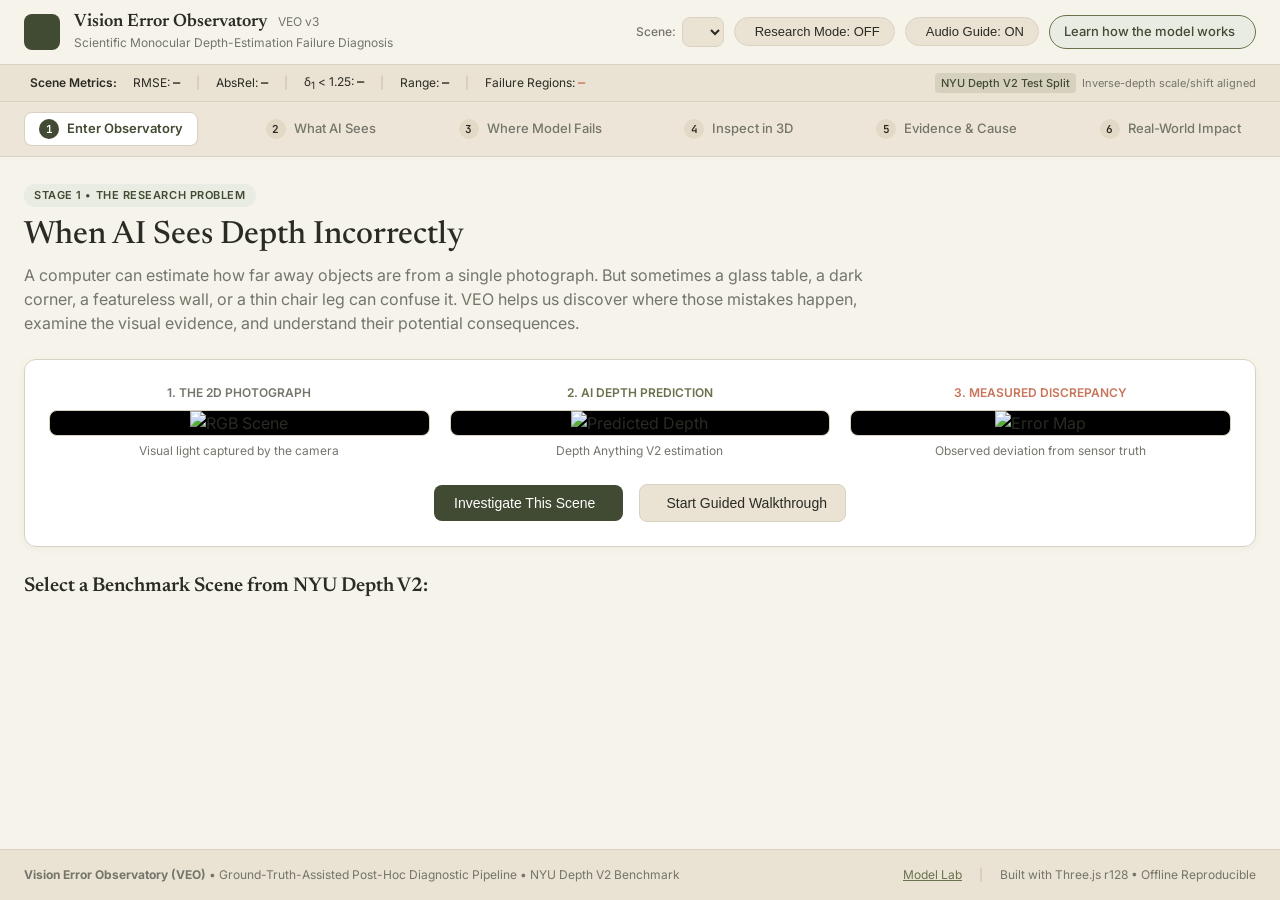
==== commit 5bd0ae32: "new readme, publish v3 site assets, final video" ====
--- a/web_app/index.html
+++ b/web_app/index.html
@@ -554,7 +554,7 @@
         </div>
         <div>
           <h1 class="font-serif" style="font-size: 18px; font-weight: 600; color: var(--text-dark); line-height: 1.2;">
-            Vision Error Observatory <span style="font-size: 12px; font-family: 'Inter', sans-serif; font-weight: 400; color: var(--text-muted); margin-left: 6px;">VEO v2.4</span>
+            Vision Error Observatory <span style="font-size: 12px; font-family: 'Inter', sans-serif; font-weight: 400; color: var(--text-muted); margin-left: 6px;">VEO v3</span>
           </h1>
           <p style="font-size: 12px; color: var(--text-muted);">
             Scientific Monocular Depth-Estimation Failure Diagnosis
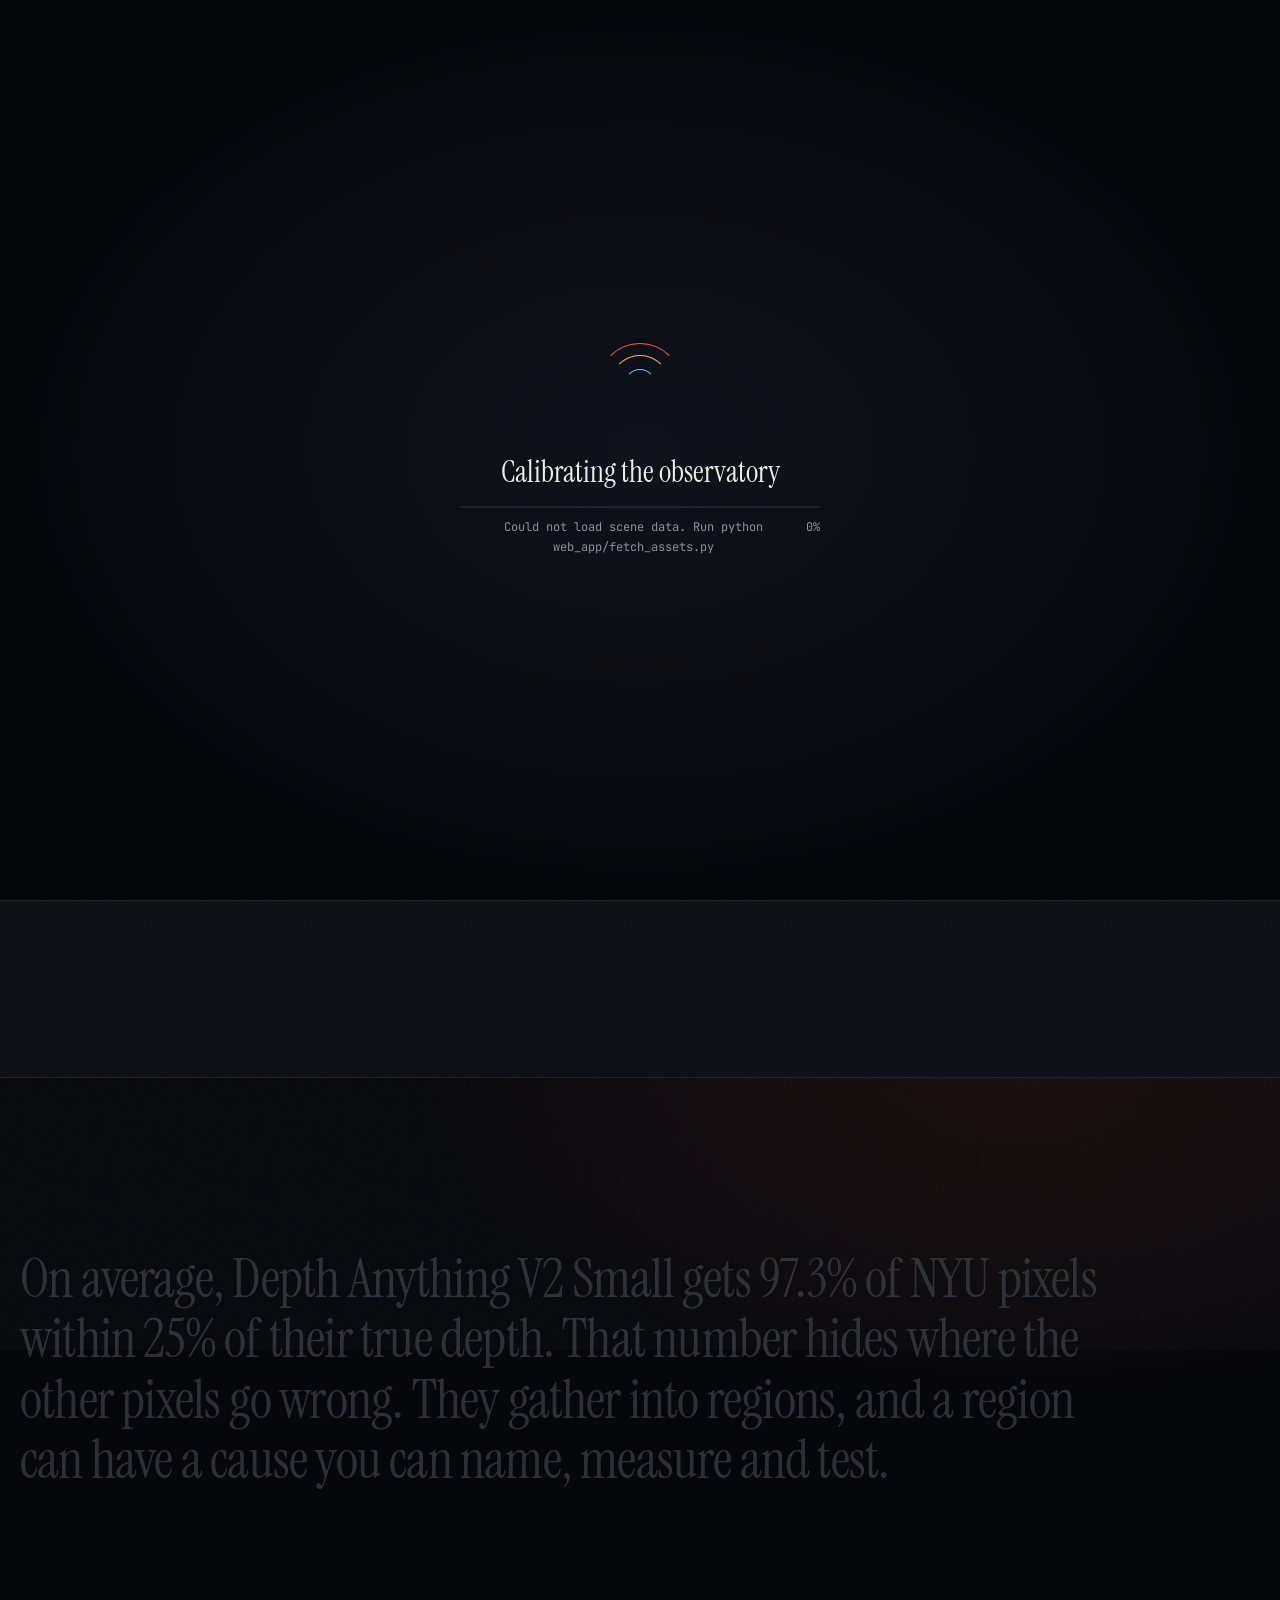
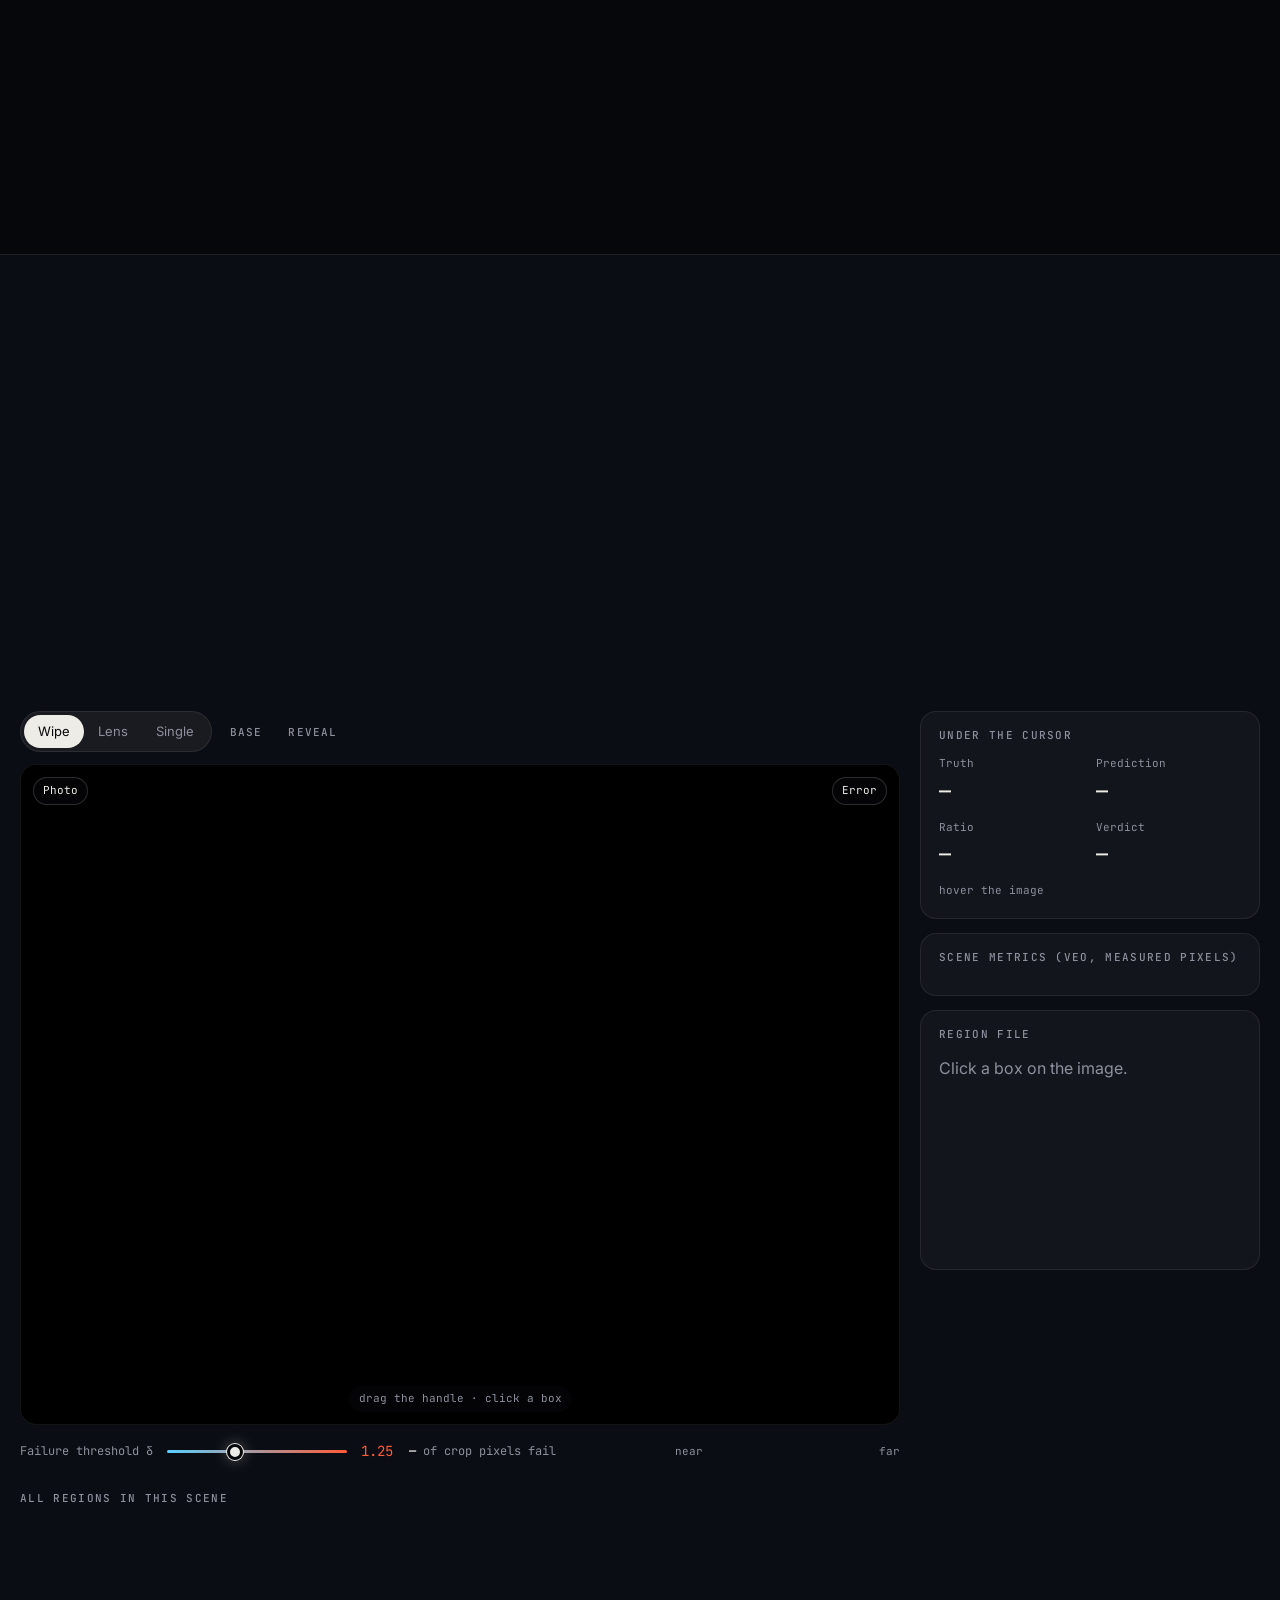
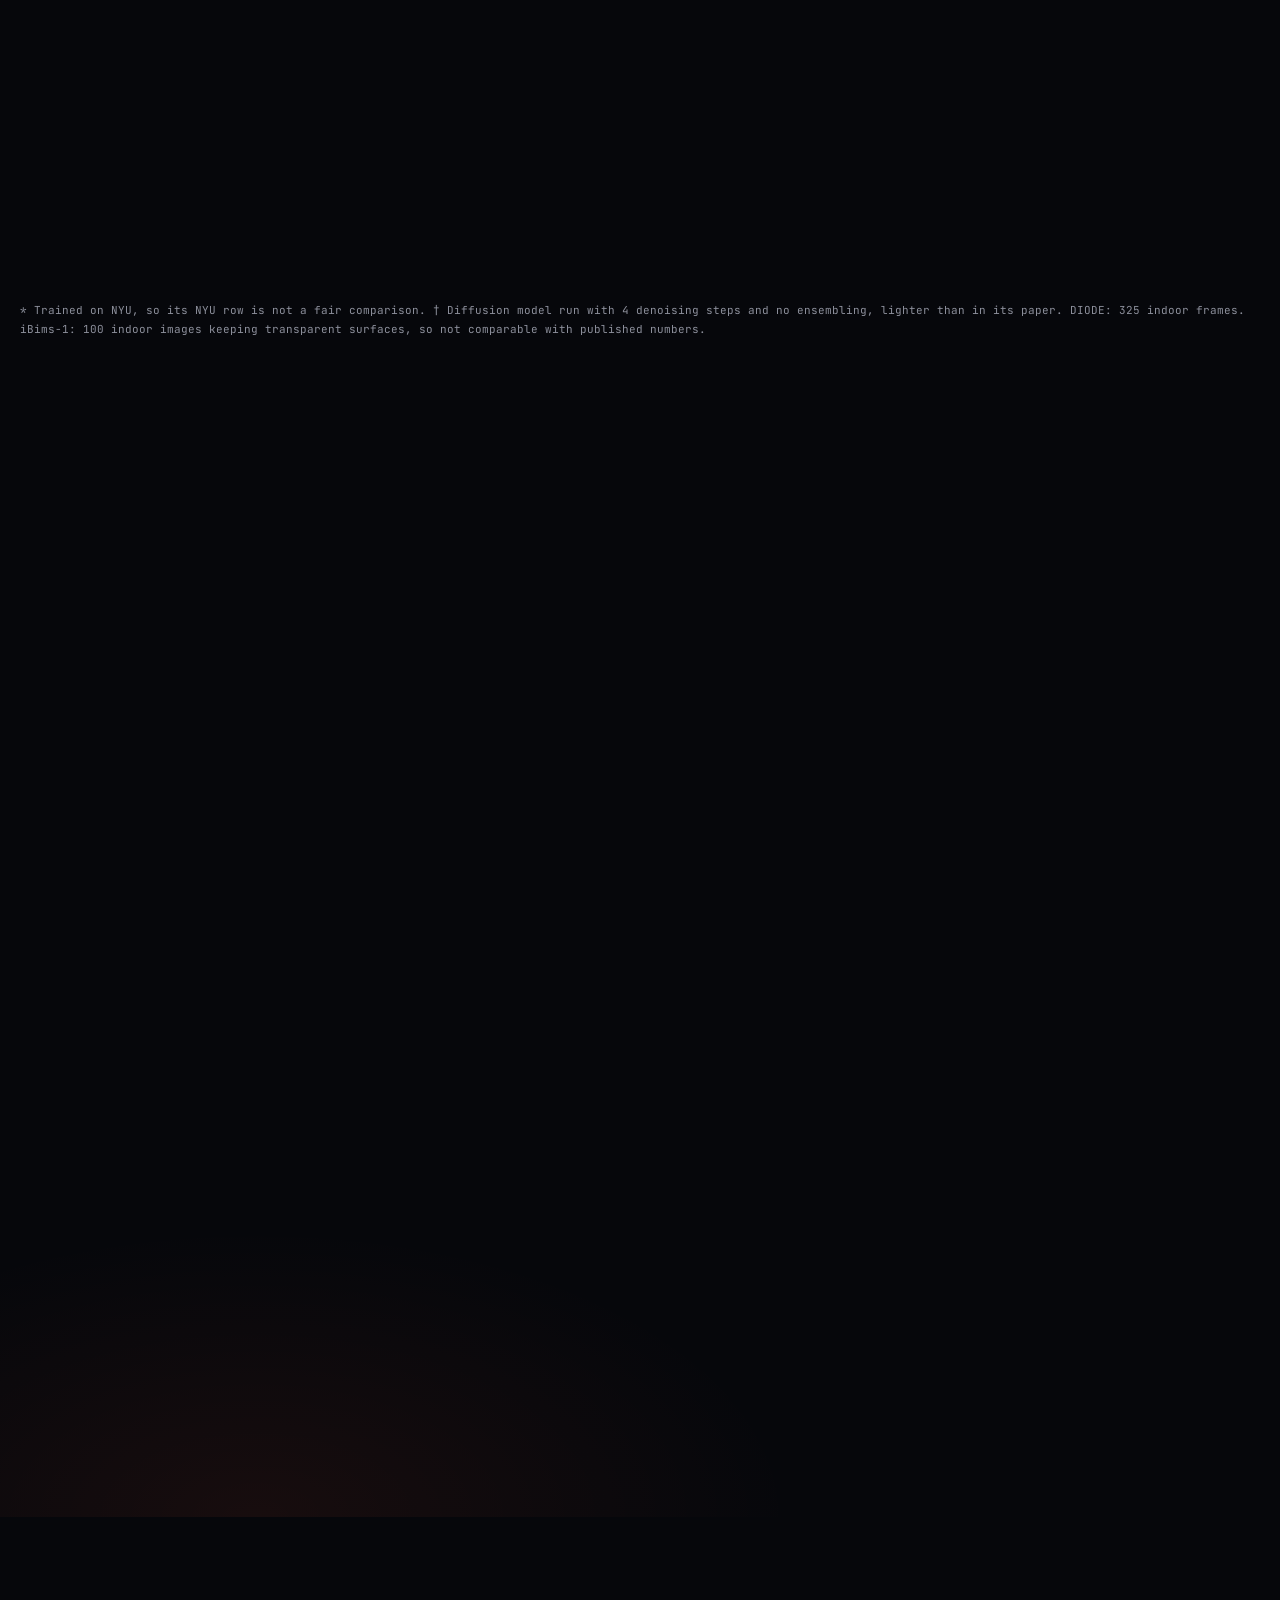
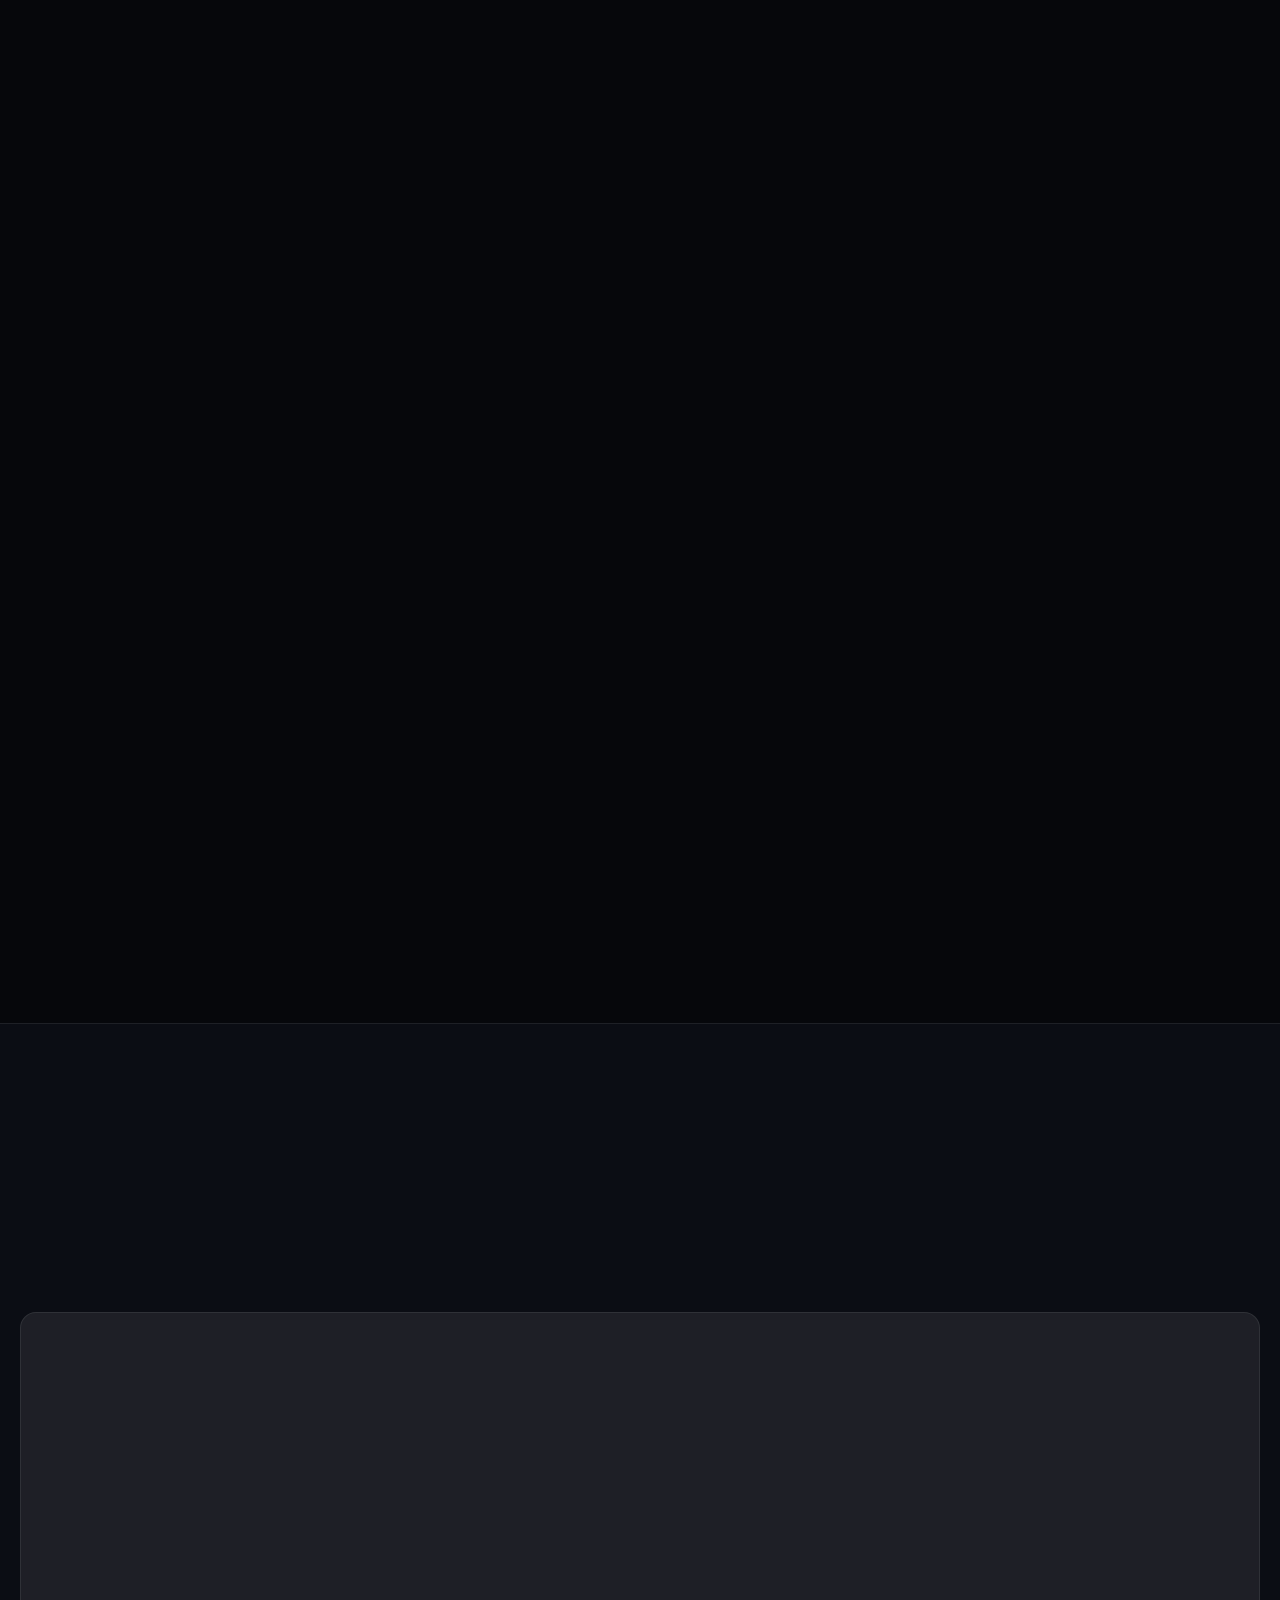
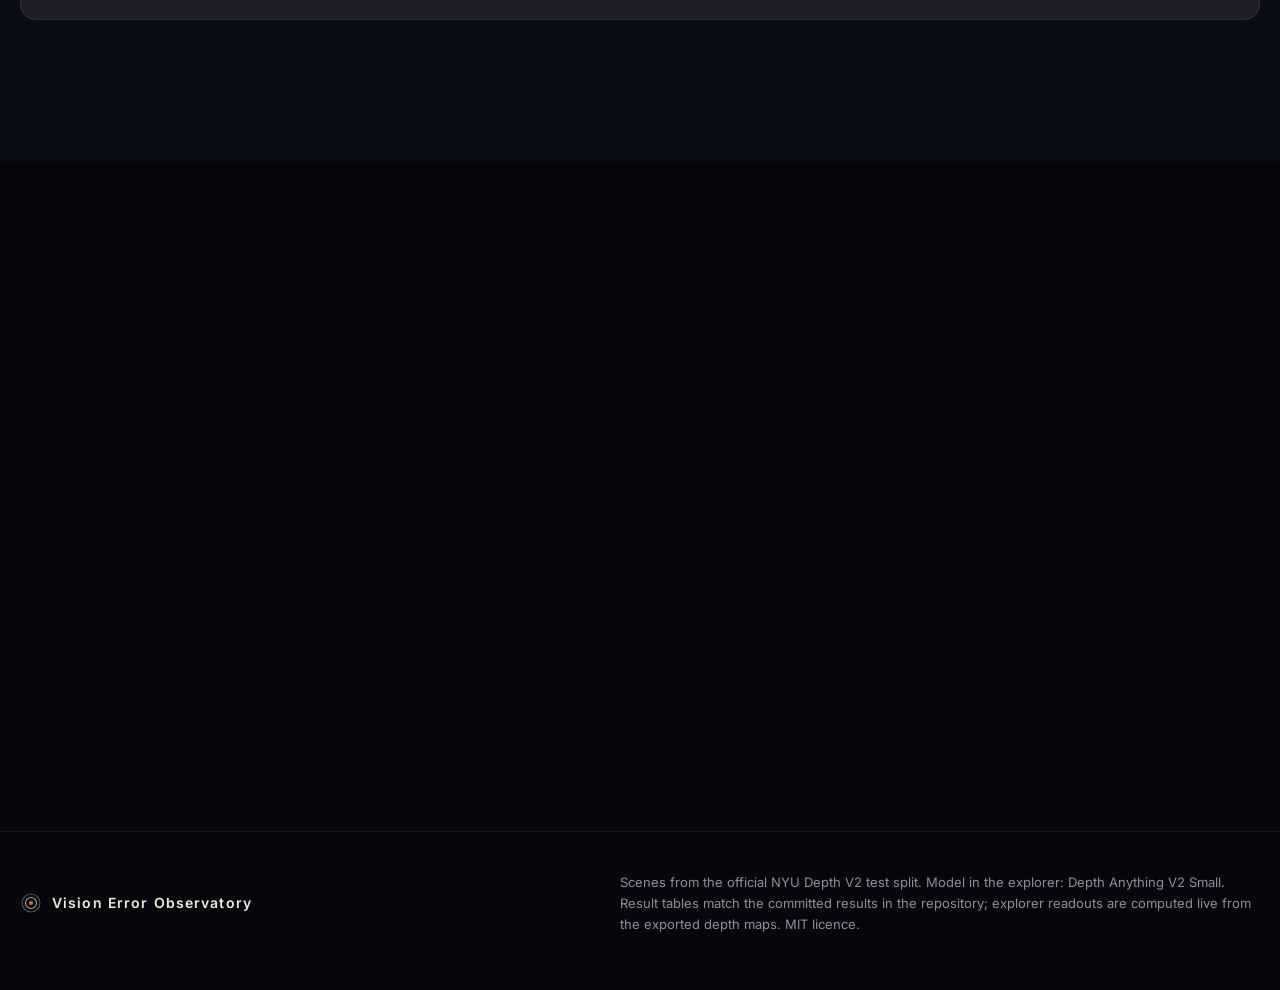
==== commit c4d6ca8d: "redesign web app: 3d hero, live explorer, results" ====
--- a/web_app/index.html
+++ b/web_app/index.html
@@ -1,2189 +1,391 @@
-<!DOCTYPE html>
+<!doctype html>
 <html lang="en">
 <head>
-  <meta charset="UTF-8">
-  <meta name="viewport" content="width=device-width, initial-scale=1.0">
-  <title>Vision Error Observatory (VEO) | Depth-Estimation Failure Observatory</title>
-  
+  <meta charset="utf-8">
+  <meta name="viewport" content="width=device-width, initial-scale=1">
+  <title>Vision Error Observatory</title>
+  <meta name="description" content="VEO finds where monocular depth models fail, describes each failure with measurable cues, and tests the explanations by editing images and re-running the model.">
+  <meta name="theme-color" content="#06070b">
+  <meta property="og:title" content="Vision Error Observatory">
+  <meta property="og:description" content="Find where monocular depth models fail, and test why.">
   <link rel="icon" type="image/svg+xml" href="assets/favicon.svg">
   <link rel="alternate icon" href="favicon.ico">
-  
-  <!-- FontAwesome Icons & Local Tailwind -->
-  <link rel="stylesheet" href="assets/fontawesome/all.min.css">
-  <link rel="stylesheet" href="assets/css/tailwind.min.css">
-  
-  <!-- Local Offline Libraries: Three.js, OrbitControls, Chart.js -->
-  <script src="assets/js/three.min.js"></script>
-  <script src="assets/js/OrbitControls.js"></script>
-  <script src="assets/js/chart.min.js"></script>
-  
-  <!-- Precomputed Dataset Payload (NYU Depth V2 Test Scenes, Real Depths & Features) -->
-  <script src="data/app_data_v2.js"></script>
-
-  <style>
-    @import url('https://fonts.googleapis.com/css2?family=Newsreader:ital,opsz,wght@0,6..72,400;0,6..72,500;0,6..72,600;1,6..72,400&family=Inter:wght@300;400;500;600;700&family=JetBrains+Mono:wght@400;500;600&display=swap');
-    
-    :root {
-      --bg-ivory: #F6F3EA;
-      --surface-beige: #EAE2D2;
-      --surface-card: #FFFFFF;
-      --surface-muted: #E2D9C7;
-      --border-subtle: #D9D1C2;
-      --border-strong: #C4BAA6;
-      --olive-primary: #68734D;
-      --olive-dark: #414A32;
-      --olive-light: #E8ECE2;
-      --warm-brown: #8B6849;
-      --error-terracotta: #C8755A;
-      --error-light: #F7EAE6;
-      --text-dark: #292B24;
-      --text-muted: #74756B;
-      --sage-green: #5A7A54;
-      --accent-gold: #C29B38;
-    }
-    
-    * {
-      box-sizing: border-box;
-      margin: 0;
-      padding: 0;
-    }
-    
-    body {
-      font-family: 'Inter', -apple-system, BlinkMacSystemFont, "Segoe UI", Roboto, sans-serif;
-      background-color: var(--bg-ivory);
-      color: var(--text-dark);
-      line-height: 1.5;
-      overflow-x: hidden;
-      min-height: 100vh;
-      display: flex;
-      flex-direction: column;
-    }
-    
-    .font-serif {
-      font-family: 'Newsreader', Georgia, serif;
-    }
-    
-    .font-mono {
-      font-family: 'JetBrains Mono', monospace;
-    }
-
-    /* Subtle custom scrollbar */
-    ::-webkit-scrollbar {
-      width: 7px;
-      height: 7px;
-    }
-    ::-webkit-scrollbar-track {
-      background: var(--bg-ivory);
-    }
-    ::-webkit-scrollbar-thumb {
-      background: var(--border-strong);
-      border-radius: 4px;
-    }
-
-    /* Top Sticky Navigation Header */
-    .header-bar {
-      background: rgba(246, 243, 234, 0.95);
-      border-bottom: 1px solid var(--border-subtle);
-      position: sticky;
-      top: 0;
-      z-index: 100;
-      backdrop-filter: blur(8px);
-      padding: 12px 24px;
-    }
-    .header-inner {
-      max-width: 1440px;
-      margin: 0 auto;
-      display: flex;
-      flex-wrap: wrap;
-      align-items: center;
-      justify-content: space-between;
-      gap: 16px;
-    }
-
-    /* Mode Pill Switches */
-    .pill-btn {
-      display: inline-flex;
-      align-items: center;
-      gap: 6px;
-      padding: 6px 14px;
-      border-radius: 20px;
-      font-size: 13px;
-      font-weight: 500;
-      transition: all 0.2s ease;
-      cursor: pointer;
-      border: 1px solid var(--border-subtle);
-      background: var(--surface-beige);
-      color: var(--text-dark);
-      text-decoration: none;
-    }
-    .pill-btn:hover {
-      background: var(--olive-light);
-      border-color: var(--olive-primary);
-    }
-    .pill-btn.active {
-      background: var(--olive-dark);
-      color: #FFFFFF;
-      border-color: var(--olive-dark);
-    }
-    .pill-btn.terracotta {
-      background: var(--error-light);
-      color: var(--error-terracotta);
-      border-color: var(--error-terracotta);
-    }
-    .pill-btn.terracotta.active {
-      background: var(--error-terracotta);
-      color: #FFFFFF;
-    }
-
-    /* Global Metric Ribbon */
-    .stats-ribbon {
-      background: var(--surface-beige);
-      border-bottom: 1px solid var(--border-subtle);
-      padding: 8px 24px;
-      font-size: 12px;
-    }
-    .stats-inner {
-      max-width: 1440px;
-      margin: 0 auto;
-      display: flex;
-      flex-wrap: wrap;
-      align-items: center;
-      justify-content: space-between;
-      gap: 12px;
-    }
-
-    /* Stage Stepper Navigation */
-    .stepper-nav {
-      background: rgba(234, 226, 210, 0.75);
-      border-bottom: 1px solid var(--border-subtle);
-      padding: 10px 24px;
-      position: sticky;
-      top: 61px;
-      z-index: 90;
-      backdrop-filter: blur(6px);
-    }
-    .stepper-inner {
-      max-width: 1440px;
-      margin: 0 auto;
-      display: flex;
-      align-items: center;
-      justify-content: space-between;
-      gap: 12px;
-      overflow-x: auto;
-    }
-    .stepper-step {
-      display: flex;
-      align-items: center;
-      gap: 8px;
-      padding: 6px 14px;
-      border-radius: 8px;
-      cursor: pointer;
-      font-size: 13px;
-      font-weight: 500;
-      color: var(--text-muted);
-      transition: all 0.2s ease;
-      white-space: nowrap;
-      border: 1px solid transparent;
-    }
-    .stepper-step:hover {
-      color: var(--text-dark);
-      background: rgba(255,255,255,0.6);
-    }
-    .stepper-step.active {
-      color: var(--olive-dark);
-      background: #FFFFFF;
-      border-color: var(--border-subtle);
-      box-shadow: 0 1px 3px rgba(0,0,0,0.04);
-      font-weight: 600;
-    }
-    .stepper-step.completed .step-num {
-      background: var(--olive-primary);
-      color: #FFFFFF;
-    }
-    .stepper-step.active .step-num {
-      background: var(--olive-dark);
-      color: #FFFFFF;
-    }
-    .step-num {
-      width: 20px;
-      height: 20px;
-      border-radius: 50%;
-      background: var(--surface-muted);
-      color: var(--text-dark);
-      display: flex;
-      align-items: center;
-      justify-content: center;
-      font-size: 11px;
-      font-weight: 600;
-      font-family: 'JetBrains Mono', monospace;
-    }
-
-    /* Main Container */
-    .main-workspace {
-      max-width: 1440px;
-      width: 100%;
-      margin: 0 auto;
-      padding: 24px;
-      flex-grow: 1;
-      display: flex;
-      flex-direction: column;
-      gap: 24px;
-    }
-
-    /* Stage Panel Transition */
-    .stage-section {
-      display: none;
-      animation: fadeIn 0.3s ease-out forwards;
-    }
-    .stage-section.active {
-      display: block;
-    }
-    @keyframes fadeIn {
-      from { opacity: 0; transform: translateY(6px); }
-      to { opacity: 1; transform: translateY(0); }
-    }
-
-    /* Museum Exhibition Cards */
-    .exhibit-card {
-      background: var(--surface-card);
-      border: 1px solid var(--border-subtle);
-      border-radius: 12px;
-      box-shadow: 0 2px 8px rgba(41, 43, 36, 0.04);
-      overflow: hidden;
-    }
-    .card-header {
-      padding: 14px 20px;
-      border-bottom: 1px solid var(--border-subtle);
-      background: var(--bg-ivory);
-      display: flex;
-      align-items: center;
-      justify-content: space-between;
-      gap: 12px;
-      flex-wrap: wrap;
-    }
-
-    /* Stage Header & Story Line */
-    .story-hero {
-      margin-bottom: 24px;
-    }
-    .stage-badge {
-      display: inline-flex;
-      align-items: center;
-      gap: 6px;
-      padding: 3px 10px;
-      border-radius: 12px;
-      font-size: 11px;
-      font-weight: 600;
-      text-transform: uppercase;
-      letter-spacing: 0.05em;
-      background: var(--olive-light);
-      color: var(--olive-dark);
-      margin-bottom: 8px;
-    }
-    .stage-title {
-      font-size: 32px;
-      font-weight: 500;
-      color: var(--text-dark);
-      line-height: 1.25;
-      margin-bottom: 8px;
-    }
-    .stage-subtitle {
-      font-size: 16px;
-      color: var(--text-muted);
-      max-width: 860px;
-      line-height: 1.5;
-    }
-
-    /* Clean Viewport Box */
-    .viewport-box {
-      position: relative;
-      background: #F0ECE1;
-      border-radius: 8px;
-      overflow: hidden;
-      display: flex;
-      align-items: center;
-      justify-content: center;
-      padding: 12px;
-    }
-    .viewport-canvas {
-      width: 100%;
-      max-width: 640px;
-      height: auto;
-      aspect-ratio: 4/3;
-      object-fit: contain;
-      cursor: crosshair;
-      display: block;
-      border-radius: 6px;
-      box-shadow: 0 4px 16px rgba(0,0,0,0.12);
-      background: #000;
-    }
-
-    /* 3D WebGL Container */
-    #three-viewport {
-      width: 100%;
-      height: 520px;
-      background: var(--bg-ivory);
-      position: relative;
-      cursor: grab;
-    }
-    #three-viewport:active {
-      cursor: grabbing;
-    }
-
-    /* 3D Viewport Controls Pill */
-    .three-controls-bar {
-      position: absolute;
-      top: 16px;
-      right: 16px;
-      z-index: 30;
-      background: rgba(246, 243, 234, 0.94);
-      border: 1px solid var(--border-subtle);
-      border-radius: 24px;
-      padding: 4px 8px;
-      display: flex;
-      align-items: center;
-      gap: 6px;
-      backdrop-filter: blur(6px);
-      box-shadow: 0 2px 8px rgba(0,0,0,0.06);
-    }
-
-    /* Collapsible Research Drawer */
-    .research-drawer {
-      background: var(--bg-ivory);
-      border: 1px solid var(--border-subtle);
-      border-radius: 8px;
-      margin-top: 16px;
-      overflow: hidden;
-      transition: all 0.3s ease;
-    }
-    .research-header {
-      padding: 10px 16px;
-      display: flex;
-      align-items: center;
-      justify-content: space-between;
-      cursor: pointer;
-      background: rgba(234, 226, 210, 0.4);
-      font-size: 13px;
-      font-weight: 500;
-    }
-    .research-content {
-      padding: 16px;
-      display: none;
-      font-size: 13px;
-      color: var(--text-dark);
-      border-top: 1px solid var(--border-subtle);
-      line-height: 1.6;
-    }
-    .research-drawer.open .research-content {
-      display: block;
-    }
-
-    /* Evidence Signal Badges */
-    .signal-card {
-      background: var(--bg-ivory);
-      border: 1px solid var(--border-subtle);
-      border-radius: 8px;
-      padding: 12px 14px;
-      display: flex;
-      flex-direction: column;
-      gap: 4px;
-    }
-    .signal-label {
-      font-size: 12px;
-      color: var(--text-muted);
-      font-weight: 500;
-    }
-    .signal-value {
-      font-size: 15px;
-      font-weight: 600;
-      color: var(--text-dark);
-      display: flex;
-      align-items: center;
-      justify-content: space-between;
-    }
-    .signal-desc {
-      font-size: 11px;
-      color: var(--text-muted);
-      line-height: 1.35;
-    }
-
-    /* Hypothesis Scorecard */
-    .hypothesis-row {
-      display: flex;
-      align-items: center;
-      justify-content: space-between;
-      padding: 8px 12px;
-      border-radius: 6px;
-      background: var(--bg-ivory);
-      border: 1px solid var(--border-subtle);
-      margin-bottom: 6px;
-      font-size: 13px;
-    }
-    .hypothesis-row.top-rank {
-      border-color: var(--olive-primary);
-      background: var(--olive-light);
-    }
-    .hypothesis-bar-bg {
-      width: 110px;
-      height: 8px;
-      background: var(--surface-muted);
-      border-radius: 4px;
-      overflow: hidden;
-      margin-left: 12px;
-    }
-    .hypothesis-bar-fill {
-      height: 100%;
-      background: var(--olive-primary);
-      border-radius: 4px;
-    }
-    .hypothesis-row.top-rank .hypothesis-bar-fill {
-      background: var(--olive-dark);
-    }
-
-    /* Consequence Scenario Box */
-    .scenario-card {
-      border: 1px solid var(--border-subtle);
-      border-radius: 10px;
-      padding: 18px;
-      background: #FFFFFF;
-      transition: all 0.2s ease;
-    }
-    .scenario-card.active {
-      border-color: var(--error-terracotta);
-      background: var(--error-light);
-    }
-
-    /* Footer */
-    .footer-bar {
-      border-top: 1px solid var(--border-subtle);
-      background: var(--surface-beige);
-      padding: 16px 24px;
-      font-size: 12px;
-      color: var(--text-muted);
-      text-align: center;
-      margin-top: 40px;
-    }
-
-    /* Research Mode Hidden Elements */
-    .research-only {
-      display: none;
-    }
-    body.research-mode .research-only {
-      display: block !important;
-    }
-    body.research-mode .guided-only {
-      display: none !important;
-    }
-
-    /* Button styles */
-    .btn-action {
-      background: var(--olive-dark);
-      color: #FFFFFF;
-      padding: 10px 20px;
-      border-radius: 8px;
-      font-size: 14px;
-      font-weight: 500;
-      border: none;
-      cursor: pointer;
-      display: inline-flex;
-      align-items: center;
-      gap: 8px;
-      transition: all 0.2s ease;
-      text-decoration: none;
-    }
-    .btn-action:hover {
-      background: #2E3524;
-      transform: translateY(-1px);
-    }
-    .btn-secondary {
-      background: var(--surface-beige);
-      color: var(--text-dark);
-      padding: 10px 18px;
-      border-radius: 8px;
-      font-size: 14px;
-      font-weight: 500;
-      border: 1px solid var(--border-subtle);
-      cursor: pointer;
-      display: inline-flex;
-      align-items: center;
-      gap: 8px;
-      transition: all 0.2s ease;
-      text-decoration: none;
-    }
-    .btn-secondary:hover {
-      background: #DFD5C2;
-    }
-
-    /* Print Layout for Certificate */
-    @media print {
-      .header-bar, .stats-ribbon, .stepper-nav, .footer-bar, .btn-action, .btn-secondary, .pill-btn, .research-drawer {
-        display: none !important;
-      }
-      body {
-        background: #FFFFFF !important;
-        color: #000000 !important;
-      }
-      .main-workspace {
-        padding: 0 !important;
-        max-width: 100% !important;
-      }
-      #stage-1, #stage-2, #stage-3, #stage-4, #stage-5 {
-        display: none !important;
-      }
-      #stage-6 {
-        display: block !important;
-      }
-      .exhibit-card {
-        box-shadow: none !important;
-        border: 1px solid #CCCCCC !important;
-      }
-    }
-  </style>
+  <link rel="preconnect" href="https://fonts.googleapis.com">
+  <link rel="preconnect" href="https://fonts.gstatic.com" crossorigin>
+  <link rel="stylesheet" href="https://fonts.googleapis.com/css2?family=Instrument+Serif:ital@0;1&family=Inter:wght@400;500;600;700&family=JetBrains+Mono:wght@400;500;600&display=swap">
+  <link rel="stylesheet" href="assets/css/site.css">
 </head>
 <body>
 
-  <!-- ========================================================================= -->
-  <!-- 1. TOP NAVIGATION HEADER                                                 -->
-  <!-- ========================================================================= -->
-  <header class="header-bar">
-    <div class="header-inner">
-      <!-- Title & Branding -->
-      <div style="display: flex; align-items: center; gap: 14px;">
-        <div style="width: 36px; height: 36px; border-radius: 8px; background: var(--olive-dark); display: flex; align-items: center; justify-content: center; color: #FFFFFF; font-size: 16px;">
-          <i class="fa-solid fa-compass-drafting"></i>
-        </div>
+<!-- Loader -->
+<div id="loader" aria-live="polite">
+  <div class="loader-inner">
+    <div class="loader-ring"><span></span><span></span><span></span></div>
+    <div class="loader-title">Calibrating the observatory</div>
+    <div class="loader-bar"><i id="loader-fill"></i></div>
+    <div class="loader-meta mono"><span id="loader-text">Loading NYU Depth V2 scenes</span> <span id="loader-pct">0%</span></div>
+  </div>
+</div>
+
+<div class="grain" aria-hidden="true"></div>
+<div class="scroll-progress" aria-hidden="true"><i id="scroll-fill"></i></div>
+
+<header class="nav" id="nav">
+  <a class="brand" href="#top" aria-label="Vision Error Observatory, back to top">
+    <svg viewBox="0 0 32 32" width="26" height="26" aria-hidden="true"><circle cx="16" cy="16" r="13" fill="none" stroke="currentColor" stroke-width="1.6" opacity=".35"/><circle cx="16" cy="16" r="8" fill="none" stroke="currentColor" stroke-width="1.6" opacity=".7"/><circle cx="16" cy="16" r="3" fill="var(--hot)"/></svg>
+    <span>VEO</span>
+  </a>
+  <nav class="nav-links" aria-label="Sections">
+    <a href="#explore">Explore</a>
+    <a href="#lift">3D</a>
+    <a href="#labels">Labels</a>
+    <a href="#tests">Tests</a>
+    <a href="#models">Models</a>
+    <a href="#honest">Null results</a>
+    <a href="#inside">Inside</a>
+    <a href="model_lab.html">Model Lab</a>
+  </nav>
+  <a class="nav-cta" href="https://github.com/MdZeeshanAli01/VEO_V2" target="_blank" rel="noopener">
+    <svg viewBox="0 0 16 16" width="16" height="16" aria-hidden="true"><path fill="currentColor" d="M8 0C3.58 0 0 3.58 0 8c0 3.54 2.29 6.53 5.47 7.59.4.07.55-.17.55-.38 0-.19-.01-.82-.01-1.49-2.01.37-2.53-.49-2.69-.94-.09-.23-.48-.94-.82-1.13-.28-.15-.68-.52-.01-.53.63-.01 1.08.58 1.23.82.72 1.21 1.87.87 2.33.66.07-.52.28-.87.51-1.07-1.78-.2-3.64-.89-3.64-3.95 0-.87.31-1.59.82-2.15-.08-.2-.36-1.02.08-2.12 0 0 .67-.21 2.2.82.64-.18 1.32-.27 2-.27.68 0 1.36.09 2 .27 1.53-1.04 2.2-.82 2.2-.82.44 1.1.16 1.92.08 2.12.51.56.82 1.27.82 2.15 0 3.07-1.87 3.75-3.65 3.95.29.25.54.73.54 1.48 0 1.07-.01 1.93-.01 2.2 0 .21.15.46.55.38A8.013 8.013 0 0016 8c0-4.42-3.58-8-8-8z"/></svg>
+    <span>GitHub</span>
+  </a>
+</header>
+
+<main id="top">
+
+  <!-- HERO -->
+  <section class="hero" id="hero">
+    <canvas id="hero-canvas" aria-label="A real NYU Depth V2 scene as a 3D point cloud, morphing between sensor depth and the model's prediction"></canvas>
+    <div class="hero-vignette" aria-hidden="true"></div>
+    <div class="hero-content">
+      <div class="eyebrow reveal"><span class="dot"></span> Vision Error Observatory</div>
+      <h1 class="hero-title reveal">
+        <span class="line">Depth models are</span>
+        <span class="line"><em>confidently wrong</em></span>
+        <span class="line">in specific places.</span>
+      </h1>
+      <p class="hero-sub reveal">VEO finds those places, describes each one with measurable cues, names a likely cause or abstains, and then <strong>tests</strong> the explanation by editing the image and running the model again.</p>
+      <div class="hero-actions reveal">
+        <a class="btn btn-primary magnetic" href="#explore">Explore the failures <span aria-hidden="true">→</span></a>
+        <a class="btn btn-ghost magnetic" href="#tests">See what held up</a>
+      </div>
+    </div>
+    <div class="hero-hud mono" aria-live="polite">
+      <div class="hud-row"><span class="hud-k">Scene</span><span id="hero-scene">—</span></div>
+      <div class="hud-row"><span class="hud-k">Showing</span><span id="hero-state" class="hud-state">Sensor truth</span></div>
+      <div class="hud-meter"><i id="hero-meter"></i></div>
+      <div class="hud-legend"><span><i class="sw sw-truth"></i>truth</span><span><i class="sw sw-pred"></i>prediction</span><span><i class="sw sw-fail"></i>fails δ<sub>1</sub></span></div>
+    </div>
+    <div class="hero-scroll" aria-hidden="true"><span></span></div>
+  </section>
+
+  <!-- STATS -->
+  <section class="stats-band">
+    <div class="stat reveal"><b class="count" data-to="654">0</b><span>NYU test images audited</span></div>
+    <div class="stat reveal"><b class="count" data-to="8">0</b><span>depth models compared</span></div>
+    <div class="stat reveal"><b class="count" data-to="4">0</b><span>datasets, one synthetic</span></div>
+    <div class="stat reveal"><b class="count" data-to="120">0</b><span>matched pairs per edit test</span></div>
+    <div class="stat reveal"><b class="count" data-to="300">0</b><span>regions in the blinded human study</span></div>
+  </section>
+
+  <!-- PROBLEM -->
+  <section class="section problem" id="problem">
+    <div class="wrap">
+      <p class="kicker reveal">01 · The problem</p>
+      <p class="statement" id="statement">On average, Depth Anything V2 Small gets 97.3% of NYU pixels within 25% of their true depth. That number hides where the other pixels go wrong. They gather into regions, and a region can have a cause you can name, measure and test.</p>
+
+      <div class="pipeline reveal" id="pipeline">
+        <div class="pipe-track"><i class="pipe-pulse"></i></div>
+        <div class="pipe-step"><span class="pipe-n">1</span><b>Align</b><small>Fit the prediction to the sensor in disparity space, per image</small></div>
+        <div class="pipe-step"><span class="pipe-n">2</span><b>Find</b><small>Group pixels failing δ<sub>1</sub> on measured depth into regions</small></div>
+        <div class="pipe-step"><span class="pipe-n">3</span><b>Measure</b><small>Gradient, depth edges, thin structure, sensor holes, brightness</small></div>
+        <div class="pipe-step"><span class="pipe-n">4</span><b>Label</b><small>Name a likely cause, or abstain when evidence is weak</small></div>
+        <div class="pipe-step"><span class="pipe-n">5</span><b>Test</b><small>Edit the image, re-run the model, compare with matched controls</small></div>
+      </div>
+    </div>
+  </section>
+
+  <!-- EXPLORER -->
+  <section class="section explore" id="explore">
+    <div class="wrap">
+      <div class="section-head">
+        <p class="kicker reveal">02 · Explore</p>
+        <h2 class="reveal">Hunt for failures in <em>real test images</em></h2>
+        <p class="lede reveal">Four scenes from the NYU Depth V2 test split, each picked as the largest region of one label. Drag the divider, switch to the lens, hover for exact depths, and click a box to open its file.</p>
+      </div>
+
+      <div class="scene-strip reveal" id="scene-strip" role="tablist" aria-label="Scenes"></div>
+
+      <div class="explorer">
+        <div class="viewer-col">
+          <div class="toolbar">
+            <div class="seg" role="group" aria-label="View mode">
+              <button data-mode="wipe" class="on">Wipe</button>
+              <button data-mode="lens">Lens</button>
+              <button data-mode="single">Single</button>
+            </div>
+            <div class="layer-picks">
+              <div class="pick"><span class="pick-k">Base</span><div class="chips" id="pick-a"></div></div>
+              <div class="pick" id="pick-b-wrap"><span class="pick-k">Reveal</span><div class="chips" id="pick-b"></div></div>
+            </div>
+          </div>
+
+          <div class="viewer" id="viewer">
+            <canvas id="view-canvas" width="640" height="480"></canvas>
+            <div class="viewer-tag mono" id="tag-a">Photo</div>
+            <div class="viewer-tag right mono" id="tag-b">Error</div>
+            <div class="viewer-hint mono" id="viewer-hint">drag the handle · click a box</div>
+          </div>
+
+          <div class="under-viewer">
+            <div class="thr">
+              <label for="thr" class="mono">Failure threshold δ</label>
+              <input type="range" id="thr" min="1.05" max="1.6" step="0.01" value="1.25">
+              <output id="thr-out" class="mono">1.25</output>
+              <div class="thr-read mono"><b id="thr-frac">—</b> of crop pixels fail <span class="muted" id="thr-note"></span></div>
+            </div>
+            <div class="legend-bar">
+              <span class="mono muted" id="legend-lo">near</span>
+              <i id="legend-grad"></i>
+              <span class="mono muted" id="legend-hi">far</span>
+            </div>
+          </div>
+        </div>
+
+        <aside class="side-col">
+          <div class="card readout">
+            <div class="card-k">Under the cursor</div>
+            <div class="readout-grid mono">
+              <div><span>Truth</span><b id="ro-gt">—</b></div>
+              <div><span>Prediction</span><b id="ro-pd">—</b></div>
+              <div><span>Ratio</span><b id="ro-ratio">—</b></div>
+              <div><span>Verdict</span><b id="ro-verdict">—</b></div>
+            </div>
+            <div class="readout-px mono muted" id="ro-px">hover the image</div>
+          </div>
+
+          <div class="card scene-metrics">
+            <div class="card-k">Scene metrics <span class="muted">(VEO, measured pixels)</span></div>
+            <div class="metric-grid mono" id="scene-metrics"></div>
+          </div>
+
+          <div class="card dossier" id="dossier">
+            <div class="card-k">Region file</div>
+            <div id="dossier-body"><p class="muted">Click a box on the image.</p></div>
+          </div>
+        </aside>
+      </div>
+
+      <div class="region-rail">
+        <div class="rail-head">
+          <span class="card-k">All regions in this scene</span>
+          <div class="chips small" id="label-filter"></div>
+        </div>
+        <div class="rail" id="region-rail"></div>
+      </div>
+    </div>
+  </section>
+
+  <!-- 3D -->
+  <section class="section lift" id="lift">
+    <div class="wrap">
+      <div class="section-head">
+        <p class="kicker reveal">03 · Lift into 3D</p>
+        <h2 class="reveal">Two worlds, <em>one photograph</em></h2>
+        <p class="lede reveal">Every point is a real pixel, placed in space with the Kinect's camera geometry. Morph between the depth the sensor measured and the depth the model predicted, and watch the selected region move.</p>
+      </div>
+      <div class="lift-stage reveal">
+        <canvas id="lift-canvas" aria-label="Interactive 3D point cloud of the selected scene"></canvas>
+        <div class="lift-controls">
+          <div class="morph">
+            <span class="mono">Truth</span>
+            <input type="range" id="morph" min="0" max="1" step="0.001" value="0" aria-label="Morph between truth and prediction">
+            <span class="mono">Prediction</span>
+            <button class="icon-btn" id="morph-play" aria-label="Play morph">▶</button>
+          </div>
+          <div class="seg" role="group" aria-label="Colour">
+            <button data-color="0" class="on">Photo</button>
+            <button data-color="1">Error</button>
+          </div>
+          <label class="toggle"><input type="checkbox" id="fail-glow" checked><span></span>Glow failing points</label>
+          <label class="toggle"><input type="checkbox" id="scan" checked><span></span>Depth scan</label>
+        </div>
+        <div class="lift-hint mono">drag to orbit · scroll to zoom · right-drag to pan</div>
+        <div class="lift-region mono" id="lift-region"></div>
+      </div>
+    </div>
+  </section>
+
+  <!-- LABELS -->
+  <section class="section labels" id="labels">
+    <div class="wrap">
+      <div class="section-head">
+        <p class="kicker reveal">04 · Labels</p>
+        <h2 class="reveal">Six names for a failure, <em>graded honestly</em></h2>
+        <p class="lede reveal">Four labels are small logistic models fitted on NYU train. Each is scored against object annotations, where 0.5 is chance. Hypersim and iBims-1 were never seen while fitting, so they are the clean checks. NYU test shaped this version of the labels, so it is not confirmatory.</p>
+      </div>
+      <div class="label-grid" id="label-grid"></div>
+    </div>
+  </section>
+
+  <!-- TESTS -->
+  <section class="section tests" id="tests">
+    <div class="wrap">
+      <div class="section-head">
+        <p class="kicker reveal">05 · Put to the test</p>
+        <h2 class="reveal">Edit the image. <em>Re-run the model.</em></h2>
+        <p class="lede reveal">If a label names the real cause, fixing that cause should help labelled regions more than matched controls. Each test uses 120 pairs given the same edit. Left of zero means the edit helped labelled regions more.</p>
+      </div>
+      <div class="forest card reveal" id="forest"></div>
+      <div class="callout reveal">
+        <div class="callout-num mono">ρ = −0.26</div>
         <div>
-          <h1 class="font-serif" style="font-size: 18px; font-weight: 600; color: var(--text-dark); line-height: 1.2;">
-            Vision Error Observatory <span style="font-size: 12px; font-family: 'Inter', sans-serif; font-weight: 400; color: var(--text-muted); margin-left: 6px;">VEO v3</span>
-          </h1>
-          <p style="font-size: 12px; color: var(--text-muted);">
-            Scientific Monocular Depth-Estimation Failure Diagnosis
-          </p>
-        </div>
-      </div>
-
-      <!-- Controls: Scene Switcher, Mode Toggle, Model Lab Link -->
-      <div style="display: flex; align-items: center; gap: 10px; flex-wrap: wrap;">
-        <!-- Scene Selector Dropdown -->
-        <div style="display: flex; align-items: center; gap: 6px;">
-          <label for="scene-selector" style="font-size: 12px; color: var(--text-muted); font-weight: 500;">
-            <i class="fa-solid fa-cube" style="margin-right: 4px;"></i> Scene:
-          </label>
-          <select id="scene-selector" onchange="onSceneChange(this.value)" style="background: var(--surface-beige); font-size: 12px; font-family: 'JetBrains Mono', monospace; color: var(--text-dark); border: 1px solid var(--border-subtle); border-radius: 8px; padding: 5px 10px; cursor: pointer; outline: none;">
-            <!-- Populated dynamically from app_data_v2.js -->
-          </select>
-        </div>
-
-        <!-- Guided / Research Mode Toggle -->
-        <button id="mode-toggle-btn" class="pill-btn" onclick="toggleResearchMode()" title="Toggle between beginner Guided Mode and technical Research Mode">
-          <i class="fa-solid fa-sliders"></i>
-          <span id="mode-label">Research Mode: OFF</span>
-        </button>
-
-        <!-- Audio Guide / Voice Narration Toggle -->
-        <button id="btn-narration-toggle" class="pill-btn" onclick="toggleVoiceNarration()" title="Toggle voice narration audio guide for exhibits and failure regions">
-          <i id="icon-narration" class="fa-solid fa-volume-high" style="color: var(--olive-primary);"></i>
-          <span id="label-narration">Audio Guide: ON</span>
-        </button>
-
-        <!-- Reciprocal Link to Model Lab -->
-        <a href="model_lab.html" class="pill-btn" style="background: var(--olive-light); color: var(--olive-dark); border-color: var(--olive-primary);" title="Inspect Depth Anything V2 model architecture">
-          <span>Learn how the model works</span>
-          <i class="fa-solid fa-arrow-right"></i>
-        </a>
-      </div>
-    </div>
-  </header>
-
-  <!-- ========================================================================= -->
-  <!-- 2. SCENE STATISTICS RIBBON                                               -->
-  <!-- ========================================================================= -->
-  <div class="stats-ribbon">
-    <div class="stats-inner">
-      <div style="display: flex; align-items: center; gap: 16px; flex-wrap: wrap;">
-        <span style="font-weight: 600; color: var(--text-dark); display: flex; align-items: center; gap: 6px;">
-          <i class="fa-solid fa-chart-simple" style="color: var(--olive-primary);"></i> Scene Metrics:
-        </span>
-        <span title="Root Mean Square Error gives higher weight to large depth discrepancies.">
-          RMSE: <strong class="font-mono" id="stat-rmse">—</strong>
-        </span>
-        <span style="color: var(--border-strong);">|</span>
-        <span title="Absolute Relative Error: average magnitude of relative depth discrepancy.">
-          AbsRel: <strong class="font-mono" id="stat-absrel">—</strong>
-        </span>
-        <span style="color: var(--border-strong);">|</span>
-        <span title="Threshold Accuracy: fraction of pixels within 25% of ground truth.">
-          &delta;<sub>1</sub> &lt; 1.25: <strong class="font-mono" id="stat-delta1">—</strong>
-        </span>
-        <span style="color: var(--border-strong);">|</span>
-        <span title="Physical ground-truth depth range measured by the reference sensor.">
-          Range: <strong class="font-mono" id="stat-range">—</strong>
-        </span>
-        <span style="color: var(--border-strong);">|</span>
-        <span title="Number of detected high-error connected component regions.">
-          Failure Regions: <strong class="font-mono" id="stat-regions" style="color: var(--error-terracotta);">—</strong>
-        </span>
-      </div>
-
-      <div style="font-size: 11px; color: var(--text-muted); display: flex; align-items: center; gap: 6px;">
-        <span class="badge" style="background: rgba(104,115,77,0.15); color: var(--olive-dark); padding: 2px 6px; border-radius: 4px; font-weight: 500;">
-          NYU Depth V2 Test Split
-        </span>
-        <span>Inverse-depth scale/shift aligned</span>
-      </div>
-    </div>
+          <b>Specular light does raise depth error.</b> Removing it from synthetic Hypersim renders, the more specular light a region had, the more its error fell. Spearman ρ = −0.26, 95% CI [−0.36, −0.14].
+        </div>
+      </div>
+    </div>
+  </section>
+
+  <!-- MODELS -->
+  <section class="section models" id="models">
+    <div class="wrap">
+      <div class="section-head">
+        <p class="kicker reveal">06 · Eight models</p>
+        <h2 class="reveal">The leaderboard, <em>on three datasets</em></h2>
+        <p class="lede reveal">All models are evaluated after per-image alignment. Switch the metric and watch the order change.</p>
+      </div>
+      <div class="seg metric-seg reveal" id="metric-seg" role="group" aria-label="Metric"></div>
+      <div class="board card reveal" id="board"></div>
+      <p class="foot mono muted">* Trained on NYU, so its NYU row is not a fair comparison. † Diffusion model run with 4 denoising steps and no ensembling, lighter than in its paper. DIODE: 325 indoor frames. iBims-1: 100 indoor images keeping transparent surfaces, so not comparable with published numbers.</p>
+      <div class="findings">
+        <div class="finding card reveal"><b>Size matters</b><p>Larger Depth Anything models reliably reduce AbsRel on NYU and iBims-1. On DIODE, neither step up in size reliably changes it.</p></div>
+        <div class="finding card reveal"><b>Hybrid vs. pure ViT</b><p>No reliable difference on any outcome between DPT-Hybrid and DPT-Large, on any of the three datasets.</p></div>
+        <div class="finding card reveal"><b>Diffusion</b><p>Depth Anything V2 Small has lower AbsRel than Marigold on NYU and DIODE, with no reliable difference on iBims-1.</p></div>
+        <div class="finding card reveal"><b>Family</b><p>DPT-Hybrid fails on about three times as many pixels as Depth Anything V2 Small, largely in regions labelled textureless. Training data differs too, so this is not attributed to architecture.</p></div>
+      </div>
+    </div>
+  </section>
+
+  <!-- NULL RESULTS -->
+  <section class="section honest" id="honest">
+    <div class="wrap">
+      <div class="section-head">
+        <p class="kicker reveal">07 · What didn't hold up</p>
+        <h2 class="reveal">Two claims, <em>tested and cut</em></h2>
+        <p class="lede reveal">Both rules were written before the results were scored.</p>
+      </div>
+      <div class="honest-grid">
+        <div class="card verdict reveal">
+          <div class="stamp">Cut</div>
+          <h3>A ViT vs. CNN failure “fingerprint”</h3>
+          <p>A label counts only if its share of a model's failing regions differs reliably, in the same direction, on NYU, DIODE and iBims-1.</p>
+          <ul class="mono">
+            <li><span>DPT-Hybrid vs. DPT-Large</span><b>no label passes</b></li>
+            <li><span>DA-V2 Small vs. DPT-Hybrid</span><b>only textureless</b></li>
+          </ul>
+          <div class="fp" id="fp"></div>
+          <p class="muted small">Textureless share, DA-V2 Small minus DPT-Hybrid. That label is close to chance against annotations, so this is a difference in VEO's labels, not an established difference in failure type.</p>
+        </div>
+        <div class="card verdict reveal">
+          <div class="stamp">Not supported</div>
+          <h3>Using the diagnosis to fine-tune</h3>
+          <p>Fine-tuning the decoder on NYU train while up-weighting the regions VEO diagnosed made those targets <b>worse</b>, in all three seeds.</p>
+          <div class="ft" id="ft"></div>
+          <p class="muted small">AbsRel on annotated pixels. Plain fine-tuning with no weighting improved overall AbsRel from 0.051 to 0.046. The weighting did act on its training regions (0.31 → 0.17 at seed 0), so it fitted those regions instead of learning anything general. One weighting strength, one dataset.</p>
+        </div>
+      </div>
+    </div>
+  </section>
+
+  <!-- INSIDE -->
+  <section class="section inside" id="inside">
+    <div class="wrap">
+      <div class="section-head">
+        <p class="kicker reveal">08 · Inside the model</p>
+        <h2 class="reveal">What the encoder <em>attends to</em>, layer by layer</h2>
+        <p class="lede reveal">Activation maps from Depth Anything V2 Small's DINOv2 encoder for the selected scene. Scrub through the depth of the network and blend the activations over the photo.</p>
+      </div>
+      <div class="inside-grid">
+        <div class="fm-stage reveal">
+          <img id="fm-photo" alt="Scene photograph">
+          <img id="fm-map" alt="Encoder activation map">
+          <div class="fm-layer mono" id="fm-layer">Layer 3</div>
+        </div>
+        <div class="fm-controls card reveal">
+          <div class="card-k">Transformer block</div>
+          <div class="fm-ticks" id="fm-ticks"></div>
+          <input type="range" id="fm-scrub" min="0" max="3" step="0.01" value="0" aria-label="Encoder layer">
+          <p id="fm-desc" class="fm-desc"></p>
+          <div class="card-k">Blend over photo</div>
+          <input type="range" id="fm-blend" min="0" max="1" step="0.01" value="0.75" aria-label="Blend amount">
+          <div class="fm-meta mono muted" id="fm-meta"></div>
+          <a class="btn btn-ghost" href="model_lab.html">Open the 3D Model Lab <span aria-hidden="true">→</span></a>
+        </div>
+      </div>
+    </div>
+  </section>
+
+  <!-- LIMITS -->
+  <section class="section limits" id="limits">
+    <div class="wrap">
+      <div class="section-head">
+        <p class="kicker reveal">09 · Limits</p>
+        <h2 class="reveal">Read this <em>before you cite it</em></h2>
+      </div>
+      <div class="limit-grid">
+        <div class="limit reveal"><b>Annotations are a proxy.</b> Wall and ceiling stand in for “textureless”, and on average 42% of a region's pixels on NYU have no annotation at all.</div>
+        <div class="limit reveal"><b>Labels describe more than they explain.</b> Only one of four image-edit tests supported its label, and that one is exploratory.</div>
+        <div class="limit reveal"><b>The audit needs ground truth.</b> Finding failure regions and two of the label cues rely on measured depth.</div>
+        <div class="limit reveal"><b>Some failures may be sensor errors.</b> On reflective surfaces, predictions tend to be nearer than the sensor's reading, which may mean the sensor is wrong.</div>
+        <div class="limit reveal"><b>DIODE labels can't be checked.</b> It has no annotations, and its tests use 10 scans from 3 scenes, which are not independent.</div>
+        <div class="limit reveal"><b>Indoor only.</b> The labels were fitted on indoor data. Outdoor scenes are not covered, and the human study still needs raters.</div>
+      </div>
+    </div>
+  </section>
+
+  <!-- RUN -->
+  <section class="section run" id="run">
+    <div class="wrap run-wrap">
+      <div>
+        <p class="kicker reveal">10 · Run it</p>
+        <h2 class="reveal">Audit <em>your own</em> depth model</h2>
+        <p class="lede reveal">Save one <code>.npy</code> prediction per image, point a config at your data, and VEO does the rest. The whole pipeline also runs on a small synthetic fixture with no downloads or GPU.</p>
+        <div class="hero-actions reveal">
+          <a class="btn btn-primary magnetic" href="https://github.com/MdZeeshanAli01/VEO_V2" target="_blank" rel="noopener">View on GitHub <span aria-hidden="true">↗</span></a>
+          <a class="btn btn-ghost magnetic" href="https://github.com/MdZeeshanAli01/VEO_V2/tree/new-version/docs" target="_blank" rel="noopener">Protocols</a>
+        </div>
+      </div>
+      <div class="terminal reveal">
+        <div class="term-bar"><i></i><i></i><i></i><span class="mono">bash</span><button class="copy mono" id="copy-btn">copy</button></div>
+<pre class="mono" id="term-code"><span class="c"># clone and test</span>
+git clone https://github.com/MdZeeshanAli01/VEO_V2.git
+cd VEO_V2 && uv sync --extra dev
+uv run python -m pytest -q
+
+<span class="c"># the whole pipeline, no GPU needed</span>
+uv run python -m veo.cli reproduce --fixture --workdir /tmp/veo
+
+<span class="c"># audit your own predictions</span>
+uv run python -m veo.cli run-precomputed \
+  --config my_config.yaml \
+  --prediction-dir my_predictions \
+  --output-dir outputs/my_model</pre>
+      </div>
+    </div>
+  </section>
+</main>
+
+<footer class="footer">
+  <div class="wrap foot-wrap">
+    <div class="brand"><svg viewBox="0 0 32 32" width="22" height="22" aria-hidden="true"><circle cx="16" cy="16" r="13" fill="none" stroke="currentColor" stroke-width="1.6" opacity=".35"/><circle cx="16" cy="16" r="8" fill="none" stroke="currentColor" stroke-width="1.6" opacity=".7"/><circle cx="16" cy="16" r="3" fill="var(--hot)"/></svg><span>Vision Error Observatory</span></div>
+    <p class="muted">Scenes from the official NYU Depth V2 test split. Model in the explorer: Depth Anything V2 Small. Result tables match the committed results in the repository; explorer readouts are computed live from the exported depth maps. MIT licence.</p>
   </div>
-
-  <!-- ========================================================================= -->
-  <!-- 3. STAGE STEPPER BAR                                                     -->
-  <!-- ========================================================================= -->
-  <nav class="stepper-nav">
-    <div class="stepper-inner">
-      <div class="stepper-step active" id="step-btn-1" onclick="goToStage(1)">
-        <span class="step-num">1</span>
-        <span>Enter Observatory</span>
-      </div>
-      <i class="fa-solid fa-chevron-right" style="font-size: 10px; color: var(--border-strong);"></i>
-      
-      <div class="stepper-step" id="step-btn-2" onclick="goToStage(2)">
-        <span class="step-num">2</span>
-        <span>What AI Sees</span>
-      </div>
-      <i class="fa-solid fa-chevron-right" style="font-size: 10px; color: var(--border-strong);"></i>
-      
-      <div class="stepper-step" id="step-btn-3" onclick="goToStage(3)">
-        <span class="step-num">3</span>
-        <span>Where Model Fails</span>
-      </div>
-      <i class="fa-solid fa-chevron-right" style="font-size: 10px; color: var(--border-strong);"></i>
-      
-      <div class="stepper-step" id="step-btn-4" onclick="goToStage(4)">
-        <span class="step-num">4</span>
-        <span>Inspect in 3D</span>
-      </div>
-      <i class="fa-solid fa-chevron-right" style="font-size: 10px; color: var(--border-strong);"></i>
-      
-      <div class="stepper-step" id="step-btn-5" onclick="goToStage(5)">
-        <span class="step-num">5</span>
-        <span>Evidence & Cause</span>
-      </div>
-      <i class="fa-solid fa-chevron-right" style="font-size: 10px; color: var(--border-strong);"></i>
-      
-      <div class="stepper-step" id="step-btn-6" onclick="goToStage(6)">
-        <span class="step-num">6</span>
-        <span>Real-World Impact</span>
-      </div>
-    </div>
-  </nav>
-
-  <!-- ========================================================================= -->
-  <!-- 4. MAIN STAGE WORKSPACE                                                  -->
-  <!-- ========================================================================= -->
-  <main class="main-workspace">
-
-    <!-- --------------------------------------------------------------------- -->
-    <!-- STAGE 1: ENTER THE OBSERVATORY                                        -->
-    <!-- --------------------------------------------------------------------- -->
-    <section class="stage-section active" id="stage-1">
-      <div class="story-hero">
-        <span class="stage-badge">Stage 1 &bull; The Research Problem</span>
-        <h2 class="stage-title font-serif">When AI Sees Depth Incorrectly</h2>
-        <p class="stage-subtitle">
-          A computer can estimate how far away objects are from a single photograph. But sometimes a glass table, a dark corner, a featureless wall, or a thin chair leg can confuse it. VEO helps us discover where those mistakes happen, examine the visual evidence, and understand their potential consequences.
-        </p>
-      </div>
-
-      <!-- Hero Visual Trio -->
-      <div class="exhibit-card" style="margin-bottom: 24px; padding: 24px;">
-        <div style="display: grid; grid-template-columns: repeat(auto-fit, minmax(280px, 1fr)); gap: 20px; align-items: center;">
-          <!-- 1. The Photo -->
-          <div style="text-align: center;">
-            <div style="font-size: 12px; font-weight: 600; text-transform: uppercase; color: var(--text-muted); margin-bottom: 8px;">
-              1. The 2D Photograph
-            </div>
-            <div style="border-radius: 8px; overflow: hidden; border: 1px solid var(--border-subtle); background: #000;">
-              <img id="hero-img-rgb" src="" alt="RGB Scene" style="width: 100%; height: 200px; object-fit: cover;">
-            </div>
-            <p style="font-size: 12px; color: var(--text-muted); margin-top: 6px;">Visual light captured by the camera</p>
-          </div>
-
-          <!-- 2. The Predicted Depth -->
-          <div style="text-align: center;">
-            <div style="font-size: 12px; font-weight: 600; text-transform: uppercase; color: var(--olive-primary); margin-bottom: 8px;">
-              2. AI Depth Prediction
-            </div>
-            <div style="border-radius: 8px; overflow: hidden; border: 1px solid var(--border-subtle); background: #000;">
-              <img id="hero-img-pred" src="" alt="Predicted Depth" style="width: 100%; height: 200px; object-fit: cover;">
-            </div>
-            <p style="font-size: 12px; color: var(--text-muted); margin-top: 6px;">Depth Anything V2 estimation</p>
-          </div>
-
-          <!-- 3. The 3D Error Surface -->
-          <div style="text-align: center;">
-            <div style="font-size: 12px; font-weight: 600; text-transform: uppercase; color: var(--error-terracotta); margin-bottom: 8px;">
-              3. Measured Discrepancy
-            </div>
-            <div style="border-radius: 8px; overflow: hidden; border: 1px solid var(--border-subtle); background: #000;">
-              <img id="hero-img-error" src="" alt="Error Map" style="width: 100%; height: 200px; object-fit: cover;">
-            </div>
-            <p style="font-size: 12px; color: var(--text-muted); margin-top: 6px;">Observed deviation from sensor truth</p>
-          </div>
-        </div>
-
-        <!-- Primary CTA Buttons -->
-        <div style="display: flex; align-items: center; justify-content: center; gap: 16px; margin-top: 24px; flex-wrap: wrap;">
-          <button class="btn-action" onclick="goToStage(2)">
-            <span>Investigate This Scene</span>
-            <i class="fa-solid fa-arrow-right"></i>
-          </button>
-          <button class="btn-secondary" onclick="startGuidedWalkthrough()">
-            <i class="fa-solid fa-play"></i>
-            <span>Start Guided Walkthrough</span>
-          </button>
-        </div>
-      </div>
-
-      <!-- Real Dataset Scene Selection Gallery -->
-      <div>
-        <h3 class="font-serif" style="font-size: 20px; font-weight: 600; color: var(--text-dark); margin-bottom: 12px;">
-          Select a Benchmark Scene from NYU Depth V2:
-        </h3>
-        <div id="scene-gallery-grid" style="display: grid; grid-template-columns: repeat(auto-fit, minmax(260px, 1fr)); gap: 16px;">
-          <!-- Dynamically populated scene cards -->
-        </div>
-      </div>
-    </section>
-
-    <!-- --------------------------------------------------------------------- -->
-    <!-- STAGE 2: UNDERSTAND WHAT THE AI SEES                                  -->
-    <!-- --------------------------------------------------------------------- -->
-    <section class="stage-section" id="stage-2">
-      <div class="story-hero">
-        <span class="stage-badge">Stage 2 &bull; Visual Comparison</span>
-        <h2 class="stage-title font-serif">What the Camera Sees vs What the AI Predicts</h2>
-        <p class="stage-subtitle">
-          Compare the original room photograph against the AI model's estimated depth map and the ground-truth physical sensor measurement. Click or hover anywhere to inspect exact metric depth.
-        </p>
-      </div>
-
-      <!-- 2-Column Comparison Workspace -->
-      <div style="display: grid; grid-template-columns: 2fr 1fr; gap: 20px; align-items: start;">
-        <!-- Left Column: Interactive Canvas & View Selector -->
-        <div class="exhibit-card">
-          <div class="card-header">
-            <div style="display: flex; gap: 6px; flex-wrap: wrap;">
-              <button class="pill-btn active" id="btn-view-rgb" onclick="switchStage2View('rgb')">
-                <i class="fa-regular fa-image"></i>
-                <span>The Photograph</span>
-              </button>
-              <button class="pill-btn" id="btn-view-pred" onclick="switchStage2View('pred')">
-                <i class="fa-solid fa-brain"></i>
-                <span>The AI's Prediction</span>
-              </button>
-              <button class="pill-btn" id="btn-view-gt" onclick="switchStage2View('gt')">
-                <i class="fa-solid fa-ruler-combined"></i>
-                <span>The Sensor's Measurement</span>
-              </button>
-            </div>
-
-            <!-- Colorbar Scale Legend -->
-            <div style="display: flex; align-items: center; gap: 6px; font-size: 11px; color: var(--text-muted);">
-              <span>Near (0.8m)</span>
-              <div style="width: 80px; height: 8px; border-radius: 4px; background: linear-gradient(to right, #440154, #3b528b, #21918c, #5ec962, #fde725);"></div>
-              <span>Far (3.0m+)</span>
-            </div>
-          </div>
-
-          <div class="viewport-box">
-            <canvas id="stage2-canvas" class="viewport-canvas" width="640" height="480"></canvas>
-          </div>
-
-          <div style="padding: 12px 18px; background: var(--bg-ivory); border-top: 1px solid var(--border-subtle); font-size: 12px; color: var(--text-muted);">
-            <i class="fa-solid fa-crosshairs" style="margin-right: 4px; color: var(--olive-primary);"></i> Click or move cursor over the image to position the inspection crosshair.
-          </div>
-        </div>
-
-        <!-- Right Column: Live Pixel Inspector Card -->
-        <div class="exhibit-card" style="padding: 20px;">
-          <div style="display: flex; align-items: center; justify-content: space-between; margin-bottom: 14px;">
-            <span class="pill-btn active" style="font-size: 12px; background: var(--olive-dark);">
-              <i class="fa-solid fa-location-crosshairs"></i> Inspected Pixel
-            </span>
-            <span class="font-mono" style="font-size: 12px; color: var(--text-muted);" id="hud-coord">
-              (240, 360)
-            </span>
-          </div>
-
-          <h4 class="font-serif" style="font-size: 18px; font-weight: 600; color: var(--text-dark); margin-bottom: 6px;">
-            Point Measurement
-          </h4>
-          <p style="font-size: 12px; color: var(--text-muted); line-height: 1.45; margin-bottom: 16px;" id="hud-explanation">
-            Sampling depth coordinates...
-          </p>
-
-          <!-- Key Pixel Metrics -->
-          <div style="display: grid; grid-template-columns: 1fr 1fr; gap: 10px; margin-bottom: 16px;">
-            <div style="background: var(--bg-ivory); padding: 10px; border-radius: 8px; border: 1px solid var(--border-subtle);">
-              <div style="font-size: 11px; color: var(--text-muted);">Model Estimate:</div>
-              <div class="font-mono" style="font-size: 16px; font-weight: 600; color: var(--olive-dark);" id="hud-pred">
-                —
-              </div>
-            </div>
-            <div style="background: var(--bg-ivory); padding: 10px; border-radius: 8px; border: 1px solid var(--border-subtle);">
-              <div style="font-size: 11px; color: var(--text-muted);">Sensor Ground Truth:</div>
-              <div class="font-mono" style="font-size: 16px; font-weight: 600; color: var(--text-dark);" id="hud-gt">
-                —
-              </div>
-            </div>
-            <div style="background: var(--bg-ivory); padding: 10px; border-radius: 8px; border: 1px solid var(--border-subtle); grid-column: span 2;">
-              <div style="font-size: 11px; color: var(--text-muted);">Observed Discrepancy:</div>
-              <div class="font-mono" style="font-size: 16px; font-weight: 600; color: var(--error-terracotta);" id="hud-diff">
-                —
-              </div>
-            </div>
-          </div>
-
-          <button class="btn-action" style="width: 100%; justify-content: center;" onclick="goToStage(3)">
-            <span>Find Failure Regions &rarr;</span>
-          </button>
-
-          <!-- Research Mode Technical Mathematical Note -->
-          <div class="research-only" style="margin-top: 14px; padding: 10px; background: var(--surface-beige); border-radius: 6px; font-size: 11px; font-family: 'JetBrains Mono', monospace; line-height: 1.4;">
-            <strong>Formula:</strong> E_rel(x, y) = | D_pred(x, y) - D_gt(x, y) | / D_gt(x, y). Valid mask: D_gt &gt; 0.
-          </div>
-        </div>
-      </div>
-
-      <!-- Expandable Technical Formula Drawer -->
-      <div class="research-drawer" id="drawer-stage2">
-        <div class="research-header" onclick="toggleDrawer('drawer-stage2')">
-          <span style="display: flex; align-items: center; gap: 8px;">
-            <i class="fa-solid fa-square-root-variable" style="color: var(--olive-primary);"></i>
-            <span>How do we compare the prediction with the ground truth?</span>
-          </span>
-          <i class="fa-solid fa-chevron-down toggle-icon"></i>
-        </div>
-        <div class="research-content">
-          <p style="margin-bottom: 8px;">
-            We align corresponding valid pixels between the depth prediction and the sensor measurement. Because monocular models often output scale-invariant values, VEO first fits a robust linear scale $s$ and shift $t$ in inverse-depth space:
-          </p>
-          <div class="font-mono" style="background: #FFFFFF; padding: 10px 14px; border-radius: 6px; border: 1px solid var(--border-subtle); margin-bottom: 8px;">
-            1 / D_pred_aligned(x, y) = s &times; D_raw(x, y) + t &approx; 1 / D_gt(x, y)
-          </div>
-          <p>
-            Then, for every pixel where ground-truth depth is valid ($D_{gt} &gt; 0$), we compute the relative depth error:
-          </p>
-          <div class="font-mono" style="background: #FFFFFF; padding: 10px 14px; border-radius: 6px; border: 1px solid var(--border-subtle); margin-top: 8px;">
-            E_rel(x, y) = | D_pred(x, y) - D_gt(x, y) | / D_gt(x, y)
-          </div>
-        </div>
-      </div>
-    </section>
-
-    <!-- --------------------------------------------------------------------- -->
-    <!-- STAGE 3: FIND WHERE THE MODEL FAILS                                   -->
-    <!-- --------------------------------------------------------------------- -->
-    <section class="stage-section" id="stage-3">
-      <div class="story-hero">
-        <span class="stage-badge">Stage 3 &bull; Error Localization</span>
-        <h2 class="stage-title font-serif">Isolating High-Error Regions</h2>
-        <p class="stage-subtitle">
-          Instead of looking at the entire room at once, VEO identifies contiguous areas where depth errors are unusually high. Click on any outlined region to investigate its characteristics.
-        </p>
-      </div>
-
-      <div style="display: grid; grid-template-columns: 2fr 1fr; gap: 20px; align-items: start;">
-        <!-- Left: Image with Region Overlays -->
-        <div class="exhibit-card">
-          <div class="card-header">
-            <div style="display: flex; gap: 6px; flex-wrap: wrap;">
-              <button class="pill-btn active" id="btn-s3-overlay" onclick="setStage3Mode('overlay')">
-                <i class="fa-regular fa-square-check"></i>
-                <span>Photo + Regions</span>
-              </button>
-              <button class="pill-btn" id="btn-s3-heatmap" onclick="setStage3Mode('heatmap')">
-                <i class="fa-solid fa-fire"></i>
-                <span>Error Heatmap</span>
-              </button>
-              <button class="pill-btn" id="btn-s3-photo" onclick="setStage3Mode('photo')">
-                <i class="fa-regular fa-image"></i>
-                <span>Clean Photo</span>
-              </button>
-            </div>
-            <div style="font-size: 11px; color: var(--text-muted);">
-              Threshold: <strong class="font-mono" id="s3-threshold-text">—</strong>
-            </div>
-          </div>
-
-          <div class="viewport-box">
-            <canvas id="stage3-canvas" class="viewport-canvas" width="640" height="480"></canvas>
-          </div>
-
-          <div style="padding: 12px 18px; background: var(--bg-ivory); border-top: 1px solid var(--border-subtle); font-size: 12px; color: var(--text-muted);">
-            <i class="fa-solid fa-mouse-pointer" style="margin-right: 4px; color: var(--error-terracotta);"></i> Click any highlighted terracotta box to select that error cluster.
-          </div>
-        </div>
-
-        <!-- Right: Selected Region Inspector -->
-        <div class="exhibit-card" style="padding: 20px;">
-          <div style="display: flex; align-items: center; justify-content: space-between; margin-bottom: 14px;">
-            <span class="pill-btn terracotta active" style="font-size: 12px;" id="s3-selected-id">
-              Region —
-            </span>
-            <span style="font-size: 11px; color: var(--text-muted);" id="s3-region-coords">
-              BBox: —
-            </span>
-          </div>
-
-          <h4 class="font-serif" style="font-size: 18px; font-weight: 600; color: var(--text-dark); margin-bottom: 6px;" id="s3-region-title">
-            Isolated Failure Cluster
-          </h4>
-          <p style="font-size: 12px; color: var(--text-muted); line-height: 1.45; margin-bottom: 16px;" id="s3-region-desc">
-            VEO has identified a contiguous cluster where predicted depth deviates substantially from the sensor reference.
-          </p>
-
-          <!-- Key Region Numbers -->
-          <div style="display: grid; grid-template-columns: 1fr 1fr; gap: 10px; margin-bottom: 16px;">
-            <div style="background: var(--bg-ivory); padding: 10px; border-radius: 8px; border: 1px solid var(--border-subtle);">
-              <div style="font-size: 11px; color: var(--text-muted);">Average Error:</div>
-              <div class="font-mono" style="font-size: 16px; font-weight: 600; color: var(--error-terracotta);" id="s3-mean-err">
-                —
-              </div>
-            </div>
-            <div style="background: var(--bg-ivory); padding: 10px; border-radius: 8px; border: 1px solid var(--border-subtle);">
-              <div style="font-size: 11px; color: var(--text-muted);">Cluster Area:</div>
-              <div class="font-mono" style="font-size: 16px; font-weight: 600; color: var(--text-dark);" id="s3-area-px">
-                —
-              </div>
-            </div>
-            <div style="background: var(--bg-ivory); padding: 10px; border-radius: 8px; border: 1px solid var(--border-subtle);">
-              <div style="font-size: 11px; color: var(--text-muted);">Sensor Distance:</div>
-              <div class="font-mono" style="font-size: 16px; font-weight: 600; color: var(--text-dark);" id="s3-distance-m">
-                —
-              </div>
-            </div>
-            <div style="background: var(--bg-ivory); padding: 10px; border-radius: 8px; border: 1px solid var(--border-subtle);">
-              <div style="font-size: 11px; color: var(--text-muted);">Rule Hypothesis:</div>
-              <div class="font-mono" style="font-size: 14px; font-weight: 600; color: var(--olive-dark);" id="s3-cause-name">
-                —
-              </div>
-            </div>
-          </div>
-
-          <button class="btn-action" style="width: 100%; justify-content: center;" onclick="goToStage(4)">
-            <span>Inspect This Region in 3D &rarr;</span>
-          </button>
-
-          <!-- Research Mode Technical Region Note -->
-          <div class="research-only" style="margin-top: 14px; padding: 10px; background: var(--surface-beige); border-radius: 6px; font-size: 11px; font-family: 'JetBrains Mono', monospace; line-height: 1.4;">
-            <strong>Thresholding Protocol:</strong> pixels failing &delta;1 + 8-connectivity component extraction (Area &ge; 25 px).
-          </div>
-        </div>
-      </div>
-
-      <!-- Expandable Selection Logic Drawer -->
-      <div class="research-drawer" id="drawer-stage3">
-        <div class="research-header" onclick="toggleDrawer('drawer-stage3')">
-          <span style="display: flex; align-items: center; gap: 8px;">
-            <i class="fa-solid fa-filter" style="color: var(--olive-primary);"></i>
-            <span>How were these failure regions selected?</span>
-          </span>
-          <i class="fa-solid fa-chevron-down toggle-icon"></i>
-        </div>
-        <div class="research-content">
-          <p style="margin-bottom: 8px;">
-            VEO uses a fixed, absolute rule to isolate failure clusters:
-          </p>
-          <ol style="margin-left: 20px; margin-bottom: 8px; line-height: 1.6;">
-            <li><strong>Failing Pixels:</strong> A pixel fails when predicted and true depth differ by more than 25% (it fails the standard &delta;1 test). Only pixels the depth sensor actually measured are scored.</li>
-            <li><strong>Connected Component Grouping:</strong> Contiguous candidate pixels are grouped into discrete 2D spatial regions using 8-connectivity.</li>
-            <li><strong>Noise Pruning:</strong> Regions smaller than 25 pixels ($Area &lt; 25$) are discarded to eliminate single-pixel sensor dropouts and spurious noise.</li>
-          </ol>
-          <p style="font-size: 12px; color: var(--text-muted);">
-            <em>Note:</em> A highlighted region signifies an observed geometric discrepancy. It does not prove the model's internal causal mechanism.
-          </p>
-        </div>
-      </div>
-    </section>
-
-    <!-- --------------------------------------------------------------------- -->
-    <!-- STAGE 4: INVESTIGATE THE ERROR IN 3D                                  -->
-    <!-- --------------------------------------------------------------------- -->
-    <section class="stage-section" id="stage-4">
-      <div class="story-hero">
-        <span class="stage-badge">Stage 4 &bull; 3D Geometric Discrepancy</span>
-        <h2 class="stage-title font-serif">Lifting the Error into 3D Space</h2>
-        <p class="stage-subtitle">
-          Observe how the predicted surface compares geometrically with the reference sensor mesh. Vertical terracotta stems represent the physical distance error at every vertex in the failure region.
-        </p>
-      </div>
-
-      <div class="exhibit-card">
-        <div class="card-header">
-          <!-- 3D Viewing Mode Switcher -->
-          <div style="display: flex; gap: 8px; flex-wrap: wrap;">
-            <button class="pill-btn active" id="btn-3d-compare" onclick="setThreeMode('compare')">
-              <i class="fa-solid fa-code-compare"></i>
-              <span>Compare Both Surfaces</span>
-            </button>
-            <button class="pill-btn" id="btn-3d-gt" onclick="setThreeMode('gt')">
-              <i class="fa-solid fa-ruler"></i>
-              <span>Reference Surface (Sensor)</span>
-            </button>
-            <button class="pill-btn" id="btn-3d-pred" onclick="setThreeMode('pred')">
-              <i class="fa-solid fa-brain"></i>
-              <span>Predicted Surface (AI)</span>
-            </button>
-          </div>
-
-          <!-- 3D Legend & Controls -->
-          <div style="display: flex; align-items: center; gap: 12px; font-size: 12px;">
-            <span style="display: flex; align-items: center; gap: 6px;">
-              <span style="width: 10px; height: 10px; border-radius: 50%; background: #68734D;"></span> Sensor Mesh
-            </span>
-            <span style="display: flex; align-items: center; gap: 6px;">
-              <span style="width: 10px; height: 10px; border-radius: 50%; background: #8B6849;"></span> Predicted Mesh
-            </span>
-            <span style="display: flex; align-items: center; gap: 6px;">
-              <span style="width: 10px; height: 10px; border-radius: 50%; background: #C8755A;"></span> Error Stems
-            </span>
-          </div>
-        </div>
-
-        <!-- Three.js Canvas Viewport -->
-        <div style="position: relative;">
-          <div id="three-viewport"></div>
-
-          <!-- Floating 3D Controls Pill -->
-          <div class="three-controls-bar">
-            <button class="pill-btn" style="padding: 4px 8px; font-size: 11px;" onclick="resetThreeCamera()" title="Reset Camera View">
-              <i class="fa-solid fa-arrow-rotate-left"></i> Reset
-            </button>
-            <button class="pill-btn" style="padding: 4px 8px; font-size: 11px;" onclick="focusThreeOnRegion()" title="Focus on Selected Region">
-              <i class="fa-solid fa-crosshairs"></i> Focus Region
-            </button>
-            <button class="pill-btn" style="padding: 4px 8px; font-size: 11px;" onclick="toggleThreeWireframe()" title="Toggle Wireframe">
-              <i class="fa-solid fa-border-none"></i> Wireframe
-            </button>
-          </div>
-
-          <!-- Explanatory Callout Banner with Metric Disclosure -->
-          <div style="position: absolute; bottom: 16px; left: 16px; z-index: 20; background: rgba(246, 243, 234, 0.94); border: 1px solid var(--border-subtle); border-radius: 8px; padding: 10px 14px; max-width: 440px; backdrop-filter: blur(4px);">
-            <div style="font-weight: 600; font-size: 13px; color: var(--text-dark); margin-bottom: 2px;">
-              <i class="fa-solid fa-up-down" style="color: var(--error-terracotta); margin-right: 4px;"></i> The Gap is the Depth Error
-            </div>
-            <div style="font-size: 12px; color: var(--text-muted); line-height: 1.4; margin-bottom: 4px;">
-              While the sensor measured an upright planar surface, the model's estimate bends and warps. Use left-click to orbit, right-click to pan, and wheel to zoom.
-            </div>
-            <div style="font-size: 10px; color: var(--text-muted); font-style: italic; border-top: 1px solid var(--border-subtle); padding-top: 4px;">
-              Disclosure: 3D relief mesh renders relative surface topography with 1.5&times; depth elevation scaling to highlight spatial divergence.
-            </div>
-          </div>
-        </div>
-
-        <div style="padding: 14px 20px; background: var(--bg-ivory); border-top: 1px solid var(--border-subtle); display: flex; align-items: center; justify-content: space-between; gap: 16px;">
-          <div style="font-size: 13px; color: var(--text-dark);">
-            Next: Examine the visual clues and test failure hypotheses for this region.
-          </div>
-          <button class="btn-action" style="padding: 6px 14px; font-size: 12px;" onclick="goToStage(5)">
-            <span>Investigate Evidence &rarr;</span>
-          </button>
-        </div>
-      </div>
-    </section>
-
-    <!-- --------------------------------------------------------------------- -->
-    <!-- STAGE 5: UNDERSTAND WHY THE ERROR MAY HAVE HAPPENED                   -->
-    <!-- --------------------------------------------------------------------- -->
-    <section class="stage-section" id="stage-5">
-      <div class="story-hero">
-        <span class="stage-badge">Stage 5 &bull; Evidence & Attribution</span>
-        <h2 class="stage-title font-serif">Why Did the Error Occur?</h2>
-        <p class="stage-subtitle">
-          VEO measures visual and geometric signals to rank which failure hypotheses best match the observable evidence. Remember: correlation with visual properties does not constitute proven causality.
-        </p>
-      </div>
-
-      <div style="display: grid; grid-template-columns: 1fr 1fr; gap: 20px; align-items: start;">
-        <!-- Left: The 8 Quantitative Evidence Signals -->
-        <div class="exhibit-card" style="padding: 20px;">
-          <div style="display: flex; align-items: center; justify-content: space-between; margin-bottom: 14px;">
-            <h3 class="font-serif" style="font-size: 18px; font-weight: 600; color: var(--text-dark);">
-              Observable Visual Clues (8 Signals)
-            </h3>
-            <span style="font-size: 11px; color: var(--text-muted);" id="s5-region-badge">Region —</span>
-          </div>
-
-          <div style="display: grid; grid-template-columns: 1fr 1fr; gap: 10px;" id="s5-signals-grid">
-            <!-- Populated dynamically with 8 signal cards -->
-          </div>
-
-          <!-- Plain language narrative box -->
-          <div style="margin-top: 16px; padding: 12px 14px; border-radius: 8px; background: var(--bg-ivory); border: 1px solid var(--border-subtle); font-size: 12px; line-height: 1.5;" id="s5-narrative-box">
-            Analyzing visual clues...
-          </div>
-        </div>
-
-        <!-- Right: Hypothesis Scorecard & Ambiguity Status -->
-        <div class="exhibit-card" style="padding: 20px;">
-          <div style="display: flex; align-items: center; justify-content: space-between; margin-bottom: 14px;">
-            <h3 class="font-serif" style="font-size: 18px; font-weight: 600; color: var(--text-dark);">
-              Rule-Engine Hypotheses
-            </h3>
-            <span style="font-size: 11px; color: var(--text-muted);">Evidence-based ranking</span>
-          </div>
-
-          <div id="s5-hypotheses-list" style="margin-bottom: 16px;">
-            <!-- Populated dynamically -->
-          </div>
-
-          <!-- Ambiguity Callout Box -->
-          <div id="s5-ambiguity-callout" style="padding: 12px 14px; border-radius: 8px; background: var(--olive-light); border: 1px solid var(--olive-primary); font-size: 12px; line-height: 1.45; margin-bottom: 16px;">
-            <div style="font-weight: 600; color: var(--olive-dark); margin-bottom: 4px;">
-              <i class="fa-solid fa-scale-balanced" style="margin-right: 4px;"></i> Diagnostic Confidence Status
-            </div>
-            <div style="color: var(--text-dark);" id="s5-ambiguity-text">
-              Evaluating hypothesis score margin...
-            </div>
-          </div>
-
-          <button class="btn-action" style="width: 100%; justify-content: center;" onclick="goToStage(6)">
-            <span>Assess Real-World Consequences &rarr;</span>
-          </button>
-
-          <!-- Research Mode Hypothesis Note -->
-          <div class="research-only" style="margin-top: 14px; padding: 10px; background: var(--surface-beige); border-radius: 6px; font-size: 11px; font-family: 'JetBrains Mono', monospace; line-height: 1.4;">
-            <strong>Ambiguity Threshold:</strong> Flagged as <code>ambiguous</code> if TopScore &lt; 0.50 OR (S_1 - S_2) &lt; 0.15. Prevents false certainty.
-          </div>
-        </div>
-      </div>
-
-      <!-- Expandable Causal Guardrail Drawer -->
-      <div class="research-drawer" id="drawer-stage5">
-        <div class="research-header" onclick="toggleDrawer('drawer-stage5')">
-          <span style="display: flex; align-items: center; gap: 8px;">
-            <i class="fa-solid fa-shield-halved" style="color: var(--olive-primary);"></i>
-            <span>Scientific Limitation: Correlation vs Causal Attribution</span>
-          </span>
-          <i class="fa-solid fa-chevron-down toggle-icon"></i>
-        </div>
-        <div class="research-content">
-          <p style="margin-bottom: 8px;">
-            VEO explicitly distinguishes between <em>error detection</em>, <em>hypothesis ranking</em>, and <em>causal proof</em>:
-          </p>
-          <ul style="margin-left: 20px; line-height: 1.6;">
-            <li><strong>Score:</strong> How strongly the region's measurements match a failure pattern, from small models fitted on the NYU train split against object annotations. A score of 0.50 or more means the label applies.</li>
-            <li><strong>Ambiguity:</strong> When no label reaches its threshold, VEO reports <code>ambiguous</code> rather than guessing.</li>
-            <li><strong>Not Causal Proof:</strong> VEO tested its labels by editing images and re-running the model. Only the depth-boundary label gained support, so treat the labels as descriptions of where and how a model fails, not as established causes</li>
-          </ul>
-        </div>
-      </div>
-    </section>
-
-    <!-- --------------------------------------------------------------------- -->
-    <!-- STAGE 6: UNDERSTAND THE REAL-WORLD CONSEQUENCES                       -->
-    <!-- --------------------------------------------------------------------- -->
-    <section class="stage-section" id="stage-6">
-      <div class="story-hero">
-        <span class="stage-badge">Stage 6 &bull; Operational Risk Assessment</span>
-        <h2 class="stage-title font-serif">Why Does This Error Matter?</h2>
-        <p class="stage-subtitle">
-          In robotics, augmented reality, or autonomous navigation, depth errors translate directly into physical risks. See what this specific discrepancy could mean for an embodied system.
-        </p>
-      </div>
-
-      <!-- Three Consequence Scenarios -->
-      <div style="display: grid; grid-template-columns: repeat(auto-fit, minmax(280px, 1fr)); gap: 16px; margin-bottom: 24px;">
-        <!-- Scenario 1: Collision Hazard -->
-        <div class="scenario-card" id="card-risk-collision">
-          <div style="display: flex; align-items: center; gap: 10px; margin-bottom: 8px;">
-            <div style="width: 32px; height: 32px; border-radius: 8px; background: #F7EAE6; color: var(--error-terracotta); display: flex; align-items: center; justify-content: center; font-size: 16px;">
-              <i class="fa-solid fa-triangle-exclamation"></i>
-            </div>
-            <h4 style="font-size: 16px; font-weight: 600; color: var(--text-dark);">Collision Hazard</h4>
-          </div>
-          <div style="font-size: 12px; color: var(--text-muted); line-height: 1.45; margin-bottom: 10px;">
-            Occurs when the AI predicts an obstacle is <strong>farther away</strong> than it physically is (D_pred &gt; D_gt). A robot planner assumes free space and may collide with the physical obstacle.
-          </div>
-          <span class="badge" id="badge-risk-collision" style="font-size: 11px; padding: 2px 8px; border-radius: 4px; background: var(--surface-muted); color: var(--text-dark);">
-            Inactive
-          </span>
-        </div>
-
-        <!-- Scenario 2: Phantom Obstacle -->
-        <div class="scenario-card" id="card-risk-phantom">
-          <div style="display: flex; align-items: center; gap: 10px; margin-bottom: 8px;">
-            <div style="width: 32px; height: 32px; border-radius: 8px; background: var(--olive-light); color: var(--olive-dark); display: flex; align-items: center; justify-content: center; font-size: 16px;">
-              <i class="fa-solid fa-ban"></i>
-            </div>
-            <h4 style="font-size: 16px; font-weight: 600; color: var(--text-dark);">Phantom Obstacle</h4>
-          </div>
-          <div style="font-size: 12px; color: var(--text-muted); line-height: 1.45; margin-bottom: 10px;">
-            Occurs when the AI predicts empty space or distant walls are <strong>closer</strong> than they are (D_pred &lt; D_gt). May trigger unnecessary braking, path detours, or stalled exploration.
-          </div>
-          <span class="badge" id="badge-risk-phantom" style="font-size: 11px; padding: 2px 8px; border-radius: 4px; background: var(--surface-muted); color: var(--text-dark);">
-            Inactive
-          </span>
-        </div>
-
-        <!-- Scenario 3: Surface Warping -->
-        <div class="scenario-card" id="card-risk-warping">
-          <div style="display: flex; align-items: center; gap: 10px; margin-bottom: 8px;">
-            <div style="width: 32px; height: 32px; border-radius: 8px; background: #FAF2DF; color: var(--accent-gold); display: flex; align-items: center; justify-content: center; font-size: 16px;">
-              <i class="fa-solid fa-shapes"></i>
-            </div>
-            <h4 style="font-size: 16px; font-weight: 600; color: var(--text-dark);">Surface Distortion</h4>
-          </div>
-          <div style="font-size: 12px; color: var(--text-muted); line-height: 1.45; margin-bottom: 10px;">
-            Inconsistent depth across a planar surface creates non-physical curvature. Corrupts 3D mesh reconstruction, SLAM loop closure, and AR hologram positioning.
-          </div>
-          <span class="badge" id="badge-risk-warping" style="font-size: 11px; padding: 2px 8px; border-radius: 4px; background: var(--surface-muted); color: var(--text-dark);">
-            Potential Impact
-          </span>
-        </div>
-      </div>
-
-      <!-- Final Diagnostic Certificate & Summary Card -->
-      <div class="exhibit-card" style="padding: 24px; background: #FFFFFF; border-left: 4px solid var(--olive-primary);">
-        <div style="display: flex; align-items: center; justify-content: space-between; border-bottom: 1px solid var(--border-subtle); padding-bottom: 12px; margin-bottom: 16px; flex-wrap: wrap; gap: 8px;">
-          <div>
-            <h3 class="font-serif" style="font-size: 20px; font-weight: 600; color: var(--text-dark);">
-              VEO Diagnostic Summary Certificate
-            </h3>
-            <p style="font-size: 12px; color: var(--text-muted);">
-              Synthesis of empirical observations and evidence attribution
-            </p>
-          </div>
-          <span class="pill-btn" style="background: var(--bg-ivory); font-size: 11px;" onclick="window.print()">
-            <i class="fa-solid fa-print"></i> Print / Save Report
-          </span>
-        </div>
-
-        <div style="display: grid; grid-template-columns: repeat(auto-fit, minmax(220px, 1fr)); gap: 16px; font-size: 13px;">
-          <div>
-            <div style="font-size: 11px; color: var(--text-muted);">Investigated Scene:</div>
-            <strong id="cert-scene-title">—</strong>
-          </div>
-          <div>
-            <div style="font-size: 11px; color: var(--text-muted);">Isolated Cluster:</div>
-            <strong id="cert-region-id" style="color: var(--error-terracotta);">—</strong>
-          </div>
-          <div>
-            <div style="font-size: 11px; color: var(--text-muted);">Measured Discrepancy:</div>
-            <strong class="font-mono" id="cert-discrepancy">—</strong>
-          </div>
-          <div>
-            <div style="font-size: 11px; color: var(--text-muted);">Strongest Hypothesis:</div>
-            <strong id="cert-cause">—</strong>
-          </div>
-          <div>
-            <div style="font-size: 11px; color: var(--text-muted);">Operational Risk:</div>
-            <strong id="cert-risk" style="color: var(--error-terracotta);">—</strong>
-          </div>
-          <div>
-            <div style="font-size: 11px; color: var(--text-muted);">Scientific Limitation:</div>
-            <span style="font-size: 12px; color: var(--text-muted);">Post-hoc empirical correlation</span>
-          </div>
-        </div>
-
-        <div style="margin-top: 20px; padding-top: 14px; border-top: 1px solid var(--border-subtle); display: flex; align-items: center; justify-content: space-between; flex-wrap: wrap; gap: 12px;">
-          <button class="btn-secondary" onclick="goToStage(1)">
-            <i class="fa-solid fa-arrow-rotate-left"></i>
-            <span>Investigate Another Scene</span>
-          </button>
-          <a href="model_lab.html" class="btn-action">
-            <span>Explore Depth Anything V2 Architecture</span>
-            <i class="fa-solid fa-arrow-right"></i>
-          </a>
-        </div>
-      </div>
-    </section>
-
-  </main>
-
-  <!-- ========================================================================= -->
-  <!-- 5. FOOTER                                                                -->
-  <!-- ========================================================================= -->
-  <footer class="footer-bar">
-    <div style="max-width: 1440px; margin: 0 auto; display: flex; justify-content: space-between; align-items: center; flex-wrap: wrap; gap: 12px;">
-      <div>
-        <strong>Vision Error Observatory (VEO)</strong> &bull; Ground-Truth-Assisted Post-Hoc Diagnostic Pipeline &bull; NYU Depth V2 Benchmark
-      </div>
-      <div>
-        <a href="model_lab.html" style="color: var(--olive-primary); text-decoration: underline; margin-right: 14px;">Model Lab</a>
-        <span style="color: var(--border-strong);">|</span>
-        <span style="margin-left: 14px;">Built with Three.js r128 &bull; Offline Reproducible</span>
-      </div>
-    </div>
-  </footer>
-
-  <!-- ========================================================================= -->
-  <!-- 6. OBSERVATORY SCRIPT ENGINE                                             -->
-  <!-- ========================================================================= -->
-  <script>
-    // --- Application State ---
-    let currentStage = 1;
-    let voiceNarrationEnabled = true;
-
-    const STAGE_NARRATIONS = {
-      1: "Stage 1: Enter the Space. We begin by observing the physical scene, camera resolution, and ground-truth sensor boundaries.",
-      2: "Stage 2: The Model's Prediction. The AI estimates metric depth across every pixel from a single color photograph. Tap anywhere to inspect point measurements.",
-      3: "Stage 3: Where It Fails. We compare predictions against sensor ground truth to isolate connected failure regions.",
-      4: "Stage 4: The 3D Discrepancy. Inspect the dual 3D surface mesh. Terracotta stems show where the model prediction deviates from physical reality.",
-      5: "Stage 5: Why It Happens. We analyze 8 quantitative visual signals to uncover the likely failure mechanism behind this error.",
-      6: "Stage 6: Why It Matters. We evaluate operational risk, determining whether depth overestimation creates a collision hazard or underestimation creates a phantom obstacle."
-    };
-
-    function speakNarration(text) {
-      if (!voiceNarrationEnabled) return;
-      if (!('speechSynthesis' in window)) return;
-      window.speechSynthesis.cancel();
-      const clean = text.replace(/[^a-zA-Z0-9.,?! ]/g, ' ');
-      const utterance = new SpeechSynthesisUtterance(clean);
-      utterance.rate = 1.05;
-      utterance.pitch = 1.0;
-      window.speechSynthesis.speak(utterance);
-    }
-
-    function toggleVoiceNarration() {
-      voiceNarrationEnabled = !voiceNarrationEnabled;
-      const icon = document.getElementById('icon-narration');
-      const label = document.getElementById('label-narration');
-      if (voiceNarrationEnabled) {
-        icon.className = "fa-solid fa-volume-high";
-        icon.style.color = "var(--olive-primary)";
-        label.textContent = "Audio Guide: ON";
-        narrateCurrentStage();
-      } else {
-        icon.className = "fa-solid fa-volume-xmark";
-        icon.style.color = "var(--text-muted)";
-        label.textContent = "Audio Guide: OFF";
-        if ('speechSynthesis' in window) window.speechSynthesis.cancel();
-      }
-    }
-
-    function narrateCurrentStage() {
-      if (STAGE_NARRATIONS[currentStage]) {
-        speakNarration(STAGE_NARRATIONS[currentStage]);
-      }
-    }
-
-    function narrateCurrentRegion() {
-      if (!currentSceneData || !currentSceneData.regions[currentRegionIdx]) return;
-      const reg = currentSceneData.regions[currentRegionIdx];
-      const causeName = reg.top_cause ? reg.top_cause.replace(/_/g, ' ') : 'depth discrepancy';
-      speakNarration(`Selected Region R${reg.region_id}. Area: ${reg.area.toLocaleString()} pixels. Relative error: ${(reg.mean_error * 100).toFixed(1)} percent. Diagnostic mechanism: ${causeName}.`);
-    }
-    let currentSceneIdx = 0;
-    let currentSceneData = null;
-    let currentRegionIdx = 0;
-    let isResearchMode = false;
-    let stage2ViewMode = 'rgb'; // 'rgb' | 'pred' | 'gt'
-    let stage3ViewMode = 'overlay'; // 'overlay' | 'heatmap' | 'photo'
-    let threeMode = 'compare'; // 'compare' | 'gt' | 'pred'
-
-    // Selected inspector pixel
-    let selectedPixelX = 240;
-    let selectedPixelY = 360;
-
-    // Raw depth buffers
-    let rawGtDepth = null;
-    let rawPredDepth = null;
-
-    // Three.js instances
-    let scene3D, camera3D, renderer3D, controls3D;
-    let gtMesh, predMesh, errorStemsGroup;
-    let threeInitialized = false;
-
-    // --- 1. Initialization ---
-    function initApp() {
-      if (!window.VEO_DATA || !window.VEO_DATA.scenes || window.VEO_DATA.scenes.length === 0) {
-        console.error("VEO_DATA not found or empty.");
-        return;
-      }
-
-      // Populate Scene Selector Dropdown (using clean Unicode bullet)
-      const selector = document.getElementById('scene-selector');
-      selector.innerHTML = '';
-      window.VEO_DATA.scenes.forEach((sc, idx) => {
-        const opt = document.createElement('option');
-        opt.value = idx;
-        opt.textContent = `${sc.sample_id} • ${sc.title}`;
-        selector.appendChild(opt);
-      });
-
-      // Populate Stage 1 Scene Cards Gallery
-      populateSceneGallery();
-
-      // Load initial scene (Scene 0)
-      loadScene(0);
-
-      // Initialize Three.js
-      initThreeJS();
-
-      // Hook canvas mouse events for Stage 2 pixel inspector
-      setupStage2Inspector();
-
-      // Setup window resize
-      window.addEventListener('resize', onWindowResize);
-    }
-
-    // --- 2. Scene Management ---
-    function loadScene(idx) {
-      currentSceneIdx = idx;
-      currentSceneData = window.VEO_DATA.scenes[idx];
-      document.getElementById('scene-selector').value = idx;
-
-      // Update Ribbon Metrics with clean typography
-      const m = currentSceneData.metrics;
-      document.getElementById('stat-rmse').textContent = m.rmse.toFixed(3) + 'm';
-      document.getElementById('stat-absrel').textContent = m.abs_rel.toFixed(3);
-      document.getElementById('stat-delta1').textContent = (m.delta1 * 100).toFixed(1) + '%';
-      document.getElementById('stat-range').textContent = `${currentSceneData.depth_range[0].toFixed(2)}m – ${currentSceneData.depth_range[1].toFixed(2)}m`;
-      document.getElementById('stat-regions').textContent = `${currentSceneData.regions.length} clusters`;
-
-      // Decode Base64 Raw Depth Arrays (uint16 in millimetres)
-      rawGtDepth = decodeBase64Uint16(currentSceneData.raw_depth.gt_b64_uint16);
-      rawPredDepth = decodeBase64Uint16(currentSceneData.raw_depth.pred_b64_uint16);
-
-      // Update Hero Images
-      document.getElementById('hero-img-rgb').src = currentSceneData.images.rgb;
-      document.getElementById('hero-img-pred').src = currentSceneData.images.depth_pred;
-      document.getElementById('hero-img-error').src = currentSceneData.images.error_map;
-
-      // Reset to default region (safely clamped to region array)
-      currentRegionIdx = 0;
-      if (currentSceneData.regions.length > 1) {
-        // Prefer region 1 if region 0 is a full-border artifact
-        if (currentSceneData.regions[0].bbox[2] <= 20 || currentSceneData.regions[0].bbox[3] <= 20) {
-          currentRegionIdx = 1;
-        }
-      }
-
-      // Sample pixel from selected region centroid
-      const [rx, ry, rw, rh] = currentSceneData.regions[currentRegionIdx].bbox;
-      selectedPixelX = Math.floor(rx + rw / 2);
-      selectedPixelY = Math.floor(ry + rh / 2);
-
-      // Inspect default pixel
-      inspectPixel(selectedPixelX, selectedPixelY);
-
-      // Render Stage 2 Canvas
-      renderStage2();
-
-      // Render Stage 3 Canvas
-      renderStage3();
-
-      // Update Region Inspector Cards (Stage 3 & 5 & 6)
-      updateRegionUI();
-
-      // Rebuild 3D Meshes
-      if (threeInitialized) {
-        buildThreeMeshes();
-      }
-    }
-
-    function onSceneChange(val) {
-      loadScene(parseInt(val, 10));
-    }
-
-    function decodeBase64Uint16(base64Str) {
-      const binStr = atob(base64Str);
-      const len = binStr.length;
-      const bytes = new Uint8Array(len);
-      for (let i = 0; i < len; i++) {
-        bytes[i] = binStr.charCodeAt(i);
-      }
-      return new Uint16Array(bytes.buffer);
-    }
-
-    function populateSceneGallery() {
-      const grid = document.getElementById('scene-gallery-grid');
-      grid.innerHTML = '';
-      window.VEO_DATA.scenes.forEach((sc, idx) => {
-        const card = document.createElement('div');
-        card.className = 'exhibit-card';
-        card.style.cursor = 'pointer';
-        card.style.padding = '12px';
-        card.style.transition = 'all 0.2s ease';
-        card.onmouseenter = () => { card.style.transform = 'translateY(-2px)'; };
-        card.onmouseleave = () => { card.style.transform = 'translateY(0)'; };
-        card.onclick = () => { loadScene(idx); goToStage(2); };
-
-        card.innerHTML = `
-          <div style="border-radius: 6px; overflow: hidden; margin-bottom: 8px; border: 1px solid var(--border-subtle); height: 130px; background: #000;">
-            <img src="${sc.images.rgb}" alt="${sc.title}" style="width: 100%; height: 100%; object-fit: cover;">
-          </div>
-          <div style="font-size: 11px; font-weight: 600; color: var(--olive-primary); text-transform: uppercase; margin-bottom: 2px;">
-            ${sc.sample_id} • ${sc.category_focus}
-          </div>
-          <h4 style="font-size: 14px; font-weight: 600; color: var(--text-dark); margin-bottom: 4px; line-height: 1.3;">
-            ${sc.title}
-          </h4>
-          <div style="font-size: 11px; color: var(--text-muted); display: flex; justify-content: space-between;">
-            <span>RMSE: <strong class="font-mono">${sc.metrics.rmse.toFixed(3)}m</strong></span>
-            <span>Regions: <strong class="font-mono">${sc.regions.length}</strong></span>
-          </div>
-        `;
-        grid.appendChild(card);
-      });
-    }
-
-    // --- 3. Stage Navigation ---
-    function goToStage(stageNum) {
-      currentStage = stageNum;
-
-      // Update Stepper Bar UI
-      for (let i = 1; i <= 6; i++) {
-        const stepBtn = document.getElementById(`step-btn-${i}`);
-        const stageSec = document.getElementById(`stage-${i}`);
-        
-        if (i < stageNum) {
-          stepBtn.className = 'stepper-step completed';
-        } else if (i === stageNum) {
-          stepBtn.className = 'stepper-step active';
-        } else {
-          stepBtn.className = 'stepper-step';
-        }
-
-        if (i === stageNum) {
-          stageSec.classList.add('active');
-        } else {
-          stageSec.classList.remove('active');
-        }
-      }
-
-      // Stage-specific re-renders
-      if (stageNum === 2) renderStage2();
-      if (stageNum === 3) renderStage3();
-      narrateCurrentStage();
-      if (stageNum === 4 && threeInitialized) {
-        onWindowResize();
-        buildThreeMeshes();
-      }
-
-      window.scrollTo({ top: 0, behavior: 'smooth' });
-    }
-
-    function startGuidedWalkthrough() {
-      goToStage(2);
-    }
-
-    function toggleResearchMode() {
-      isResearchMode = !isResearchMode;
-      document.body.classList.toggle('research-mode', isResearchMode);
-      const btn = document.getElementById('mode-toggle-btn');
-      const label = document.getElementById('mode-label');
-      if (isResearchMode) {
-        btn.classList.add('active');
-        label.textContent = "Research Mode: ON";
-      } else {
-        btn.classList.remove('active');
-        label.textContent = "Research Mode: OFF";
-      }
-    }
-
-    function toggleDrawer(id) {
-      const drawer = document.getElementById(id);
-      drawer.classList.toggle('open');
-      const icon = drawer.querySelector('.toggle-icon');
-      if (icon) {
-        icon.style.transform = drawer.classList.contains('open') ? 'rotate(180deg)' : 'rotate(0deg)';
-      }
-    }
-
-    // --- 4. Stage 2: Visual Comparison & Pixel Inspection ---
-    function switchStage2View(view) {
-      stage2ViewMode = view;
-      ['rgb', 'pred', 'gt'].forEach(v => {
-        const btn = document.getElementById(`btn-view-${v}`);
-        if (v === view) btn.classList.add('active');
-        else btn.classList.remove('active');
-      });
-      renderStage2();
-    }
-
-    function renderStage2() {
-      const canvas = document.getElementById('stage2-canvas');
-      if (!canvas || !currentSceneData) return;
-      const ctx = canvas.getContext('2d');
-      const img = new Image();
-
-      let imgSrc = currentSceneData.images.rgb;
-      if (stage2ViewMode === 'pred') imgSrc = currentSceneData.images.depth_pred;
-      if (stage2ViewMode === 'gt') imgSrc = currentSceneData.images.depth_gt;
-
-      img.onload = () => {
-        ctx.clearRect(0, 0, canvas.width, canvas.height);
-        ctx.drawImage(img, 0, 0, canvas.width, canvas.height);
-
-        // Draw crosshair on selected pixel
-        drawCrosshair(ctx, selectedPixelX, selectedPixelY);
-      };
-      img.src = imgSrc;
-    }
-
-    function drawCrosshair(ctx, x, y) {
-      ctx.save();
-      ctx.strokeStyle = '#FFFFFF';
-      ctx.lineWidth = 1.5;
-      ctx.shadowColor = 'rgba(0,0,0,0.85)';
-      ctx.shadowBlur = 4;
-
-      // Circle
-      ctx.beginPath();
-      ctx.arc(x, y, 9, 0, Math.PI * 2);
-      ctx.stroke();
-
-      // Crosshair lines
-      ctx.beginPath();
-      ctx.moveTo(x - 14, y); ctx.lineTo(x - 3, y);
-      ctx.moveTo(x + 3, y); ctx.lineTo(x + 14, y);
-      ctx.moveTo(x, y - 14); ctx.lineTo(x, y - 3);
-      ctx.moveTo(x, y + 3); ctx.lineTo(x, y + 14);
-      ctx.stroke();
-
-      ctx.restore();
-    }
-
-    function setupStage2Inspector() {
-      const canvas = document.getElementById('stage2-canvas');
-      if (!canvas) return;
-
-      const handleMoveOrClick = (e) => {
-        const rect = canvas.getBoundingClientRect();
-        const scaleX = canvas.width / rect.width;
-        const scaleY = canvas.height / rect.height;
-        const x = Math.max(0, Math.min(639, Math.floor((e.clientX - rect.left) * scaleX)));
-        const y = Math.max(0, Math.min(479, Math.floor((e.clientY - rect.top) * scaleY)));
-
-        selectedPixelX = x;
-        selectedPixelY = y;
-        inspectPixel(x, y);
-        renderStage2();
-      };
-
-      canvas.addEventListener('mousemove', handleMoveOrClick);
-      canvas.addEventListener('click', handleMoveOrClick);
-    }
-
-    function inspectPixel(x, y) {
-      if (!rawGtDepth || !rawPredDepth) return;
-      const idx = y * 640 + x;
-      const rawGt = rawGtDepth[idx];
-      const rawPred = rawPredDepth[idx];
-
-      const gtM = rawGt / 1000.0;
-      const predM = rawPred / 1000.0;
-      const diffM = predM - gtM;
-      const relErr = gtM > 0 ? (Math.abs(diffM) / gtM) * 100 : 0;
-
-      document.getElementById('hud-coord').textContent = `(${x}, ${y})`;
-      
-      if (gtM <= 0.05 || gtM > 10.0) {
-        document.getElementById('hud-gt').textContent = "Invalid (Sensor Dropout)";
-        document.getElementById('hud-pred').textContent = `${predM.toFixed(2)} m`;
-        document.getElementById('hud-diff').textContent = "N/A";
-        document.getElementById('hud-explanation').textContent = "No valid reference sensor measurement at this coordinate (sensor ray missing/shadowed).";
-      } else {
-        document.getElementById('hud-gt').textContent = `${gtM.toFixed(2)} m`;
-        document.getElementById('hud-pred').textContent = `${predM.toFixed(2)} m`;
-        const sign = diffM >= 0 ? "+" : "";
-        document.getElementById('hud-diff').textContent = `${sign}${diffM.toFixed(2)} m (${relErr.toFixed(1)}%)`;
-        
-        let expl = `The model estimates ${predM.toFixed(2)}m while sensor measured ${gtM.toFixed(2)}m. `;
-        if (Math.abs(diffM) < 0.08) {
-          expl += "Accurate prediction within 8cm tolerance.";
-        } else if (diffM > 0) {
-          expl += `Prediction is ${Math.abs(diffM).toFixed(2)}m too far away (underestimating proximity).`;
-        } else {
-          expl += `Prediction is ${Math.abs(diffM).toFixed(2)}m too close (overestimating proximity).`;
-        }
-        document.getElementById('hud-explanation').textContent = expl;
-      }
-    }
-
-    // --- 5. Stage 3: Error Region Finding ---
-    function setStage3Mode(mode) {
-      stage3ViewMode = mode;
-      ['overlay', 'heatmap', 'photo'].forEach(m => {
-        const btn = document.getElementById(`btn-s3-${m}`);
-        if (m === mode) btn.classList.add('active');
-        else btn.classList.remove('active');
-      });
-      renderStage3();
-    }
-
-    function renderStage3() {
-      const canvas = document.getElementById('stage3-canvas');
-      if (!canvas || !currentSceneData) return;
-      const ctx = canvas.getContext('2d');
-
-      const bgImg = new Image();
-      bgImg.onload = () => {
-        ctx.clearRect(0, 0, canvas.width, canvas.height);
-        ctx.drawImage(bgImg, 0, 0, canvas.width, canvas.height);
-
-        // Draw region bounding boxes if in overlay or photo mode
-        if (stage3ViewMode === 'overlay' || stage3ViewMode === 'photo') {
-          drawRegionOverlays(ctx);
-        }
-      };
-
-      if (stage3ViewMode === 'heatmap') {
-        bgImg.src = currentSceneData.images.error_map;
-      } else {
-        bgImg.src = currentSceneData.images.rgb;
-      }
-    }
-
-    function drawRegionOverlays(ctx) {
-      if (!currentSceneData || !currentSceneData.regions) return;
-
-      currentSceneData.regions.forEach((reg, idx) => {
-        const [x, y, w, h] = reg.bbox;
-        const isSelected = idx === currentRegionIdx;
-
-        ctx.save();
-        if (isSelected) {
-          ctx.strokeStyle = '#C8755A';
-          ctx.lineWidth = 3;
-          ctx.fillStyle = 'rgba(200, 117, 90, 0.22)';
-          ctx.fillRect(x, y, w, h);
-        } else {
-          ctx.strokeStyle = 'rgba(200, 117, 90, 0.65)';
-          ctx.lineWidth = 1.5;
-          ctx.setLineDash([4, 4]);
-        }
-        ctx.strokeRect(x, y, w, h);
-
-        // Draw Pill Badge
-        ctx.fillStyle = isSelected ? '#C8755A' : 'rgba(41, 43, 36, 0.85)';
-        ctx.fillRect(x, Math.max(0, y - 18), 34, 16);
-        ctx.fillStyle = '#FFFFFF';
-        ctx.font = '600 10px "JetBrains Mono", monospace';
-        ctx.fillText(`R${reg.region_id}`, x + 5, Math.max(0, y - 18) + 12);
-        ctx.restore();
-      });
-
-      // Handle click to select region (resolves smallest area region on overlap)
-      const canvas = document.getElementById('stage3-canvas');
-      canvas.onclick = (e) => {
-        const rect = canvas.getBoundingClientRect();
-        const scaleX = canvas.width / rect.width;
-        const scaleY = canvas.height / rect.height;
-        const clickX = (e.clientX - rect.left) * scaleX;
-        const clickY = (e.clientY - rect.top) * scaleY;
-
-        let bestIdx = -1;
-        let minArea = Infinity;
-        for (let i = 0; i < currentSceneData.regions.length; i++) {
-          const [rx, ry, rw, rh] = currentSceneData.regions[i].bbox;
-          if (clickX >= rx && clickX <= rx + rw && clickY >= ry && clickY <= ry + rh) {
-            if (currentSceneData.regions[i].area < minArea) {
-              minArea = currentSceneData.regions[i].area;
-              bestIdx = i;
-            }
-          }
-        }
-        if (bestIdx !== -1) {
-          selectRegion(bestIdx);
-        }
-      };
-    }
-
-    function selectRegion(idx) {
-      currentRegionIdx = idx;
-      renderStage3();
-      updateRegionUI();
-      if (threeInitialized) {
-        buildThreeMeshes();
-        focusThreeOnRegion();
-      }
-      if (currentStage === 3) {
-        narrateCurrentRegion();
-      }
-    }
-
-    function updateRegionUI() {
-      if (!currentSceneData || !currentSceneData.regions[currentRegionIdx]) return;
-      const reg = currentSceneData.regions[currentRegionIdx];
-
-      // Calculate exact mean signed difference within the region's bounding box
-      const [rx, ry, rw, rh] = reg.bbox;
-      let sumDiffM = 0;
-      let sumGtM = 0;
-      let count = 0;
-
-      if (rawGtDepth && rawPredDepth) {
-        for (let r = ry; r < ry + rh; r++) {
-          for (let c = rx; c < rx + rw; c++) {
-            const idx = r * 640 + c;
-            const gtM = rawGtDepth[idx] / 1000.0;
-            const predM = rawPredDepth[idx] / 1000.0;
-            if (gtM > 0.05 && gtM < 10.0) {
-              sumDiffM += (predM - gtM);
-              sumGtM += gtM;
-              count++;
-            }
-          }
-        }
-      }
-      const meanDiffM = count > 0 ? (sumDiffM / count) : 0;
-      const meanSensorM = count > 0 ? (sumGtM / count) : reg.features.mean_depth_m;
-
-      // Update Stage 3 Inspector
-      document.getElementById('s3-selected-id').textContent = `Region R${reg.region_id}`;
-      document.getElementById('s3-region-coords').textContent = `BBox: [${reg.bbox.join(', ')}]`;
-      document.getElementById('s3-mean-err').textContent = `${(reg.mean_error * 100).toFixed(1)}%`;
-      document.getElementById('s3-area-px').textContent = `${reg.area.toLocaleString()} px`;
-      document.getElementById('s3-distance-m').textContent = `${meanSensorM.toFixed(2)} m`;
-      document.getElementById('s3-cause-name').textContent = reg.top_cause;
-      document.getElementById('s3-threshold-text').textContent = `Failing: ${(currentSceneData.metrics.failure_pixel_fraction * 100).toFixed(1)}% of pixels`;
-
-      // Update Stage 5 Signals (8 Signals)
-      document.getElementById('s5-region-badge').textContent = `Region R${reg.region_id}`;
-      const sigGrid = document.getElementById('s5-signals-grid');
-      sigGrid.innerHTML = '';
-      const f = reg.features;
-
-      const signals = [
-        { name: "Gradient Energy", val: f.grad_energy.toFixed(1), desc: f.grad_energy < 4 ? "Little Fine Detail" : "Rich Visual Detail" },
-        { name: "Depth-Edge Share", val: `${(f.depth_edge_fraction * 100).toFixed(1)}%`, desc: f.depth_edge_fraction > 0.3 ? "Region Hugs a Depth Edge" : "Away from Depth Edges" },
-        { name: "Thin Structure Share", val: `${(f.thin_fraction * 100).toFixed(1)}%`, desc: f.thin_fraction > 0.15 ? "Near a Thin Object in Depth" : "No Thin Structure" },
-        { name: "Sensor Holes Nearby", val: `${(f.sensor_hole_fraction * 100).toFixed(1)}%`, desc: f.sensor_hole_fraction > 0.1 ? "Sensor Failed Nearby (Glass, Mirror, Dark)" : "Well Measured" },
-        { name: "Signed Error", val: `${(f.signed_error * 100).toFixed(1)}%`, desc: f.signed_error < 0 ? "Predicted Too Near" : "Predicted Too Far" },
-        { name: "Brightness", val: f.brightness.toFixed(0), desc: f.brightness < 50 ? "Deep Shadow" : f.brightness > 200 ? "Very Bright" : "Normal Lighting" },
-        { name: "Distance from Sensor", val: `${meanSensorM.toFixed(2)}m`, desc: "Physical reference distance" }
-      ];
-
-      signals.forEach(s => {
-        const div = document.createElement('div');
-        div.className = 'signal-card';
-        div.innerHTML = `
-          <div class="signal-label">${s.name}</div>
-          <div class="signal-value">
-            <span>${s.val}</span>
-          </div>
-          <div class="signal-desc">${s.desc}</div>
-        `;
-        sigGrid.appendChild(div);
-      });
-
-      // Update Stage 5 Narrative Box
-      const narr = document.getElementById('s5-narrative-box');
-      let narrText = `<strong>What we observed:</strong> `;
-      if (f.depth_edge_fraction > 0.3) narrText += `${(f.depth_edge_fraction*100).toFixed(0)}% of the region lies next to a depth edge. `;
-      if (f.sensor_hole_fraction > 0.1) narrText += `The depth sensor has no reading for ${(f.sensor_hole_fraction*100).toFixed(0)}% of the surroundings, which is common on glass and mirrors. `;
-      if (f.thin_fraction > 0.15) narrText += `The region touches a thin structure in the true depth. `;
-      if (f.grad_energy < 4) narrText += `The image has little fine detail here. `;
-      narrText += `<br><span style="color: var(--text-muted); font-size: 11px;">Note: these cues rank hypotheses. They are not proof of cause.</span>`;
-      narr.innerHTML = narrText;
-
-      // Update Stage 5 Hypotheses List
-      const hypList = document.getElementById('s5-hypotheses-list');
-      hypList.innerHTML = '';
-      const scores = reg.scores;
-      const sorted = Object.entries(scores).sort((a, b) => b[1] - a[1]);
-
-      sorted.forEach(([cause, score], rk) => {
-        const isTop = rk === 0;
-        const row = document.createElement('div');
-        row.className = `hypothesis-row ${isTop ? 'top-rank' : ''}`;
-        row.innerHTML = `
-          <div style="display: flex; align-items: center; gap: 8px;">
-            <strong style="color: ${isTop ? 'var(--olive-dark)' : 'var(--text-dark)'}; text-transform: capitalize;">
-              ${cause.replace('_', ' ')}
-            </strong>
-            ${isTop ? '<span class="badge" style="background: var(--olive-primary); color: #fff; font-size: 10px; padding: 1px 6px; border-radius: 4px;">Top Match</span>' : ''}
-          </div>
-          <div style="display: flex; align-items: center;">
-            <span class="font-mono" style="font-size: 12px; font-weight: 600;">${score.toFixed(2)}</span>
-            <div class="hypothesis-bar-bg">
-              <div class="hypothesis-bar-fill" style="width: ${Math.min(100, score * 100)}%;"></div>
-            </div>
-          </div>
-        `;
-        hypList.appendChild(row);
-      });
-
-      // Update Ambiguity Indicator
-      const ambBox = document.getElementById('s5-ambiguity-callout');
-      if (reg.top_cause === 'ambiguous') {
-        ambBox.style.background = 'var(--error-light)';
-        ambBox.style.borderColor = 'var(--error-terracotta)';
-        ambBox.innerHTML = `
-          <div style="font-weight: 600; color: var(--error-terracotta); margin-bottom: 4px;">
-            <i class="fa-solid fa-triangle-exclamation" style="margin-right: 4px;"></i> Available Evidence is Inconclusive (Ambiguous)
-          </div>
-          <div style="color: var(--text-dark);">
-            No failure hypothesis reaches its threshold, so VEO does not name a cause.
-          </div>
-        `;
-      } else {
-        ambBox.style.background = 'var(--olive-light)';
-        ambBox.style.borderColor = 'var(--olive-primary)';
-        ambBox.innerHTML = `
-          <div style="font-weight: 600; color: var(--olive-dark); margin-bottom: 4px;">
-            <i class="fa-solid fa-check-circle" style="margin-right: 4px;"></i> Diagnostic Confidence: Distinct Leading Match
-          </div>
-          <div style="color: var(--text-dark);">
-            The evidence best matches ${reg.top_cause}. This is a hypothesis, not a proven cause.
-          </div>
-        `;
-      }
-
-      // Update Stage 6 Consequences based on actual signed meanDiffM
-      const cardCol = document.getElementById('card-risk-collision');
-      const cardPhan = document.getElementById('card-risk-phantom');
-      const badgeCol = document.getElementById('badge-risk-collision');
-      const badgePhan = document.getElementById('badge-risk-phantom');
-
-      let riskLabel = "Surface Distortion";
-      if (meanDiffM > 0.05) {
-        cardCol.className = 'scenario-card active';
-        cardPhan.className = 'scenario-card';
-        badgeCol.textContent = `Active Hazard (Estimated +${meanDiffM.toFixed(2)}m farther)`;
-        badgeCol.style.background = 'var(--error-terracotta)';
-        badgeCol.style.color = '#FFFFFF';
-        badgePhan.textContent = 'Inactive';
-        badgePhan.style.background = 'var(--surface-muted)';
-        badgePhan.style.color = 'var(--text-dark)';
-        riskLabel = `Potential Collision Hazard (+${meanDiffM.toFixed(2)}m)`;
-      } else if (meanDiffM < -0.05) {
-        cardCol.className = 'scenario-card';
-        cardPhan.className = 'scenario-card active';
-        badgePhan.textContent = `Active Hazard (Estimated ${Math.abs(meanDiffM).toFixed(2)}m closer)`;
-        badgePhan.style.background = 'var(--olive-dark)';
-        badgePhan.style.color = '#FFFFFF';
-        badgeCol.textContent = 'Inactive';
-        badgeCol.style.background = 'var(--surface-muted)';
-        badgeCol.style.color = 'var(--text-dark)';
-        riskLabel = `Potential Phantom Obstacle (${meanDiffM.toFixed(2)}m)`;
-      } else {
-        cardCol.className = 'scenario-card';
-        cardPhan.className = 'scenario-card';
-        riskLabel = "Surface Distortion (Low Signed Bias)";
-      }
-
-      // Update Certificate
-      document.getElementById('cert-scene-title').textContent = currentSceneData.title;
-      document.getElementById('cert-region-id').textContent = `Region R${reg.region_id} (${reg.area.toLocaleString()} px)`;
-      const sign = meanDiffM >= 0 ? "+" : "";
-      document.getElementById('cert-discrepancy').textContent = `${sign}${meanDiffM.toFixed(2)}m (${(reg.mean_error * 100).toFixed(1)}% rel error)`;
-      document.getElementById('cert-cause').textContent = `${reg.top_cause.toUpperCase()} (Confidence: ${reg.confidence})`;
-      document.getElementById('cert-risk').textContent = riskLabel;
-    }
-
-    // --- 6. Stage 4: Three.js 3D Discrepancy Mesh ---
-    function initThreeJS() {
-      const container = document.getElementById('three-viewport');
-      if (!container) return;
-
-      const width = container.clientWidth || 800;
-      const height = container.clientHeight || 520;
-
-      scene3D = new THREE.Scene();
-      scene3D.background = new THREE.Color(0xF6F3EA);
-
-      camera3D = new THREE.PerspectiveCamera(40, width / height, 0.1, 100);
-      camera3D.position.set(0, -3.8, 4.8);
-
-      renderer3D = new THREE.WebGLRenderer({ antialias: true });
-      renderer3D.setSize(width, height);
-      renderer3D.setPixelRatio(Math.min(window.devicePixelRatio, 2));
-      container.appendChild(renderer3D.domElement);
-
-      controls3D = new THREE.OrbitControls(camera3D, renderer3D.domElement);
-      controls3D.enableDamping = true;
-      controls3D.dampingFactor = 0.05;
-      controls3D.target.set(0, 0, 0);
-
-      // Soft Museum Lighting
-      const ambientLight = new THREE.AmbientLight(0xFFFBF2, 0.85);
-      scene3D.add(ambientLight);
-
-      const dirLight = new THREE.DirectionalLight(0xF5EFE6, 0.8);
-      dirLight.position.set(5, 8, 10);
-      scene3D.add(dirLight);
-
-      // Subtle Grid Ground
-      const grid = new THREE.GridHelper(10, 20, 0xC4BAA6, 0xE2D9C7);
-      grid.position.z = -1.5;
-      grid.rotation.x = Math.PI / 2;
-      scene3D.add(grid);
-
-      errorStemsGroup = new THREE.Group();
-      scene3D.add(errorStemsGroup);
-
-      threeInitialized = true;
-      buildThreeMeshes();
-
-      // Render Loop
-      function animate() {
-        requestAnimationFrame(animate);
-        controls3D.update();
-        renderer3D.render(scene3D, camera3D);
-      }
-      animate();
-    }
-
-    function buildThreeMeshes() {
-      if (!threeInitialized || !currentSceneData || !currentSceneData.mesh_3d) return;
-
-      const m = currentSceneData.mesh_3d;
-      const gw = m.grid_w; // 80
-      const gh = m.grid_h; // 60
-
-      if (gtMesh) scene3D.remove(gtMesh);
-      if (predMesh) scene3D.remove(predMesh);
-      while (errorStemsGroup.children.length > 0) {
-        errorStemsGroup.remove(errorStemsGroup.children[0]);
-      }
-
-      const geomGt = new THREE.PlaneGeometry(4.0, 3.0, gw - 1, gh - 1);
-      const geomPred = new THREE.PlaneGeometry(4.0, 3.0, gw - 1, gh - 1);
-
-      const posGt = geomGt.attributes.position;
-      const posPred = geomPred.attributes.position;
-
-      const centerZ = m.depth_gt[Math.floor(gh / 2)][Math.floor(gw / 2)] || 1.8;
-
-      for (let r = 0; r < gh; r++) {
-        for (let c = 0; c < gw; c++) {
-          const idx = r * gw + c;
-          const dGt = m.depth_gt[r][c];
-          const dPred = m.depth_pred[r][c];
-
-          // Topographic elevation along Z axis (scaled 1.5x)
-          const zGt = -(dGt - centerZ) * 1.5;
-          const zPred = -(dPred - centerZ) * 1.5;
-
-          posGt.setZ(idx, zGt);
-          posPred.setZ(idx, zPred);
-        }
-      }
-      geomGt.computeVertexNormals();
-      geomPred.computeVertexNormals();
-
-      // Materials
-      const matGt = new THREE.MeshStandardMaterial({
-        color: 0x68734D, // Olive Sage
-        roughness: 0.45,
-        wireframe: false,
-        side: THREE.DoubleSide
-      });
-
-      const matPred = new THREE.MeshStandardMaterial({
-        color: 0x8B6849, // Warm Brown
-        roughness: 0.35,
-        transparent: true,
-        opacity: threeMode === 'compare' ? 0.65 : 0.95,
-        wireframe: false,
-        side: THREE.DoubleSide
-      });
-
-      gtMesh = new THREE.Mesh(geomGt, matGt);
-      predMesh = new THREE.Mesh(geomPred, matPred);
-
-      if (threeMode === 'compare' || threeMode === 'gt') {
-        scene3D.add(gtMesh);
-      }
-      if (threeMode === 'compare' || threeMode === 'pred') {
-        scene3D.add(predMesh);
-      }
-
-      // Vertical 3D Error Stems in Selected Region
-      if (threeMode === 'compare' && currentSceneData.regions[currentRegionIdx]) {
-        const reg = currentSceneData.regions[currentRegionIdx];
-        const [rx, ry, rw, rh] = reg.bbox;
-
-        // Map 640x480 bbox to 80x60 grid
-        const cMin = Math.floor((rx / 640) * gw);
-        const cMax = Math.min(gw - 1, Math.ceil(((rx + rw) / 640) * gw));
-        const rMin = Math.floor((ry / 480) * gh);
-        const rMax = Math.min(gh - 1, Math.ceil(((ry + rh) / 480) * gh));
-
-        const stemMat = new THREE.LineBasicMaterial({ color: 0xC8755A, linewidth: 2 });
-        const sphereGeom = new THREE.SphereGeometry(0.025, 8, 8);
-        const sphereMat = new THREE.MeshBasicMaterial({ color: 0xC8755A });
-
-        for (let r = rMin; r <= rMax; r += 2) {
-          for (let c = cMin; c <= cMax; c += 2) {
-            const idx = r * gw + c;
-            const x = posGt.getX(idx);
-            const y = posGt.getY(idx);
-            const z1 = posGt.getZ(idx);
-            const z2 = posPred.getZ(idx);
-
-            if (Math.abs(z1 - z2) > 0.05) {
-              const lineGeom = new THREE.BufferGeometry().setFromPoints([
-                new THREE.Vector3(x, y, z1),
-                new THREE.Vector3(x, y, z2)
-              ]);
-              errorStemsGroup.add(new THREE.Line(lineGeom, stemMat));
-
-              const sp = new THREE.Mesh(sphereGeom, sphereMat);
-              sp.position.set(x, y, z2);
-              errorStemsGroup.add(sp);
-            }
-          }
-        }
-      }
-    }
-
-    function setThreeMode(mode) {
-      threeMode = mode;
-      ['compare', 'gt', 'pred'].forEach(m => {
-        const btn = document.getElementById(`btn-3d-${m}`);
-        if (m === mode) btn.classList.add('active');
-        else btn.classList.remove('active');
-      });
-      buildThreeMeshes();
-    }
-
-    function resetThreeCamera() {
-      camera3D.position.set(0, -3.8, 4.8);
-      controls3D.target.set(0, 0, 0);
-      controls3D.update();
-    }
-
-    function focusThreeOnRegion() {
-      if (!currentSceneData || !currentSceneData.regions[currentRegionIdx]) return;
-      const [rx, ry, rw, rh] = currentSceneData.regions[currentRegionIdx].bbox;
-      const normX = ((rx + rw / 2) / 640 - 0.5) * 4.0;
-      const normY = -((ry + rh / 2) / 480 - 0.5) * 3.0;
-
-      // Sample depth elevation at region center from mesh
-      const gw = currentSceneData.mesh_3d.grid_w;
-      const gh = currentSceneData.mesh_3d.grid_h;
-      const rGrid = Math.min(gh - 1, Math.max(0, Math.floor(((ry + rh / 2) / 480) * gh)));
-      const cGrid = Math.min(gw - 1, Math.max(0, Math.floor(((rx + rw / 2) / 640) * gw)));
-      const centerZ = currentSceneData.mesh_3d.depth_gt[Math.floor(gh / 2)][Math.floor(gw / 2)] || 1.8;
-      const regDepth = currentSceneData.mesh_3d.depth_gt[rGrid][cGrid] || centerZ;
-      const targetZ = -(regDepth - centerZ) * 1.5;
-
-      controls3D.target.set(normX, normY, targetZ);
-      camera3D.position.set(normX, normY - 1.8, targetZ + 2.2);
-      controls3D.update();
-    }
-
-    function toggleThreeWireframe() {
-      if (gtMesh) gtMesh.material.wireframe = !gtMesh.material.wireframe;
-      if (predMesh) predMesh.material.wireframe = !predMesh.material.wireframe;
-    }
-
-    function onWindowResize() {
-      const container = document.getElementById('three-viewport');
-      if (!container || !renderer3D || !camera3D) return;
-      const width = container.clientWidth;
-      const height = container.clientHeight;
-      camera3D.aspect = width / height;
-      camera3D.updateProjectionMatrix();
-      renderer3D.setSize(width, height);
-    }
-
-    window.addEventListener('DOMContentLoaded', initApp);
-  </script>
+</footer>
+
+<div class="toast mono" id="toast"></div>
+
+<script src="assets/js/three.min.js"></script>
+<script src="assets/js/OrbitControls.js"></script>
+<script src="assets/js/site.js"></script>
 </body>
 </html>
--- a/web_app/assets/css/site.css
+++ b/web_app/assets/css/site.css
@@ -0,0 +1,458 @@
+/* Vision Error Observatory: site styles */
+
+:root {
+  --bg: #06070b;
+  --bg-2: #0b0d14;
+  --bg-3: #11141d;
+  --panel: rgba(255, 255, 255, 0.035);
+  --panel-2: rgba(255, 255, 255, 0.06);
+  --line: rgba(255, 255, 255, 0.08);
+  --line-2: rgba(255, 255, 255, 0.16);
+  --text: #eeece6;
+  --muted: #8d909c;
+  --dim: #5b5e6a;
+  --hot: #ff5a36;
+  --amber: #ffb547;
+  --cool: #59d0ff;
+  --good: #7ee2a8;
+  --violet: #b892ff;
+  --radius: 16px;
+  --serif: "Instrument Serif", "Iowan Old Style", Georgia, serif;
+  --sans: "Inter", system-ui, -apple-system, "Segoe UI", sans-serif;
+  --mono: "JetBrains Mono", ui-monospace, "Cascadia Mono", Consolas, monospace;
+  --ease: cubic-bezier(.2, .8, .2, 1);
+}
+
+* { box-sizing: border-box; }
+html { scroll-behavior: smooth; scroll-padding-top: 72px; -webkit-text-size-adjust: 100%; }
+body {
+  margin: 0;
+  background: var(--bg);
+  color: var(--text);
+  font: 400 16px/1.6 var(--sans);
+  -webkit-font-smoothing: antialiased;
+  overflow-x: hidden;
+}
+body.loading { overflow: hidden; }
+img, canvas { display: block; max-width: 100%; }
+a { color: inherit; }
+button { font: inherit; color: inherit; }
+code { font-family: var(--mono); font-size: .9em; background: var(--panel-2); padding: .1em .4em; border-radius: 6px; }
+.mono { font-family: var(--mono); }
+.muted { color: var(--muted); }
+.small { font-size: 13px; }
+em { font-family: var(--serif); font-style: italic; font-weight: 400; }
+::selection { background: var(--hot); color: #fff; }
+
+.wrap { width: min(1240px, 100% - 32px); margin: 0 auto; }
+
+/* Grain and progress */
+.grain {
+  position: fixed; inset: -50%; z-index: 100; pointer-events: none; opacity: .045;
+  background-image: url("data:image/svg+xml,%3Csvg xmlns='http://www.w3.org/2000/svg' width='160' height='160'%3E%3Cfilter id='n'%3E%3CfeTurbulence type='fractalNoise' baseFrequency='.9' numOctaves='3' stitchTiles='stitch'/%3E%3C/filter%3E%3Crect width='100%25' height='100%25' filter='url(%23n)'/%3E%3C/svg%3E");
+  animation: grain 1s steps(6) infinite;
+}
+@keyframes grain {
+  0% { transform: translate(0, 0); } 20% { transform: translate(-3%, 2%); } 40% { transform: translate(2%, -4%); }
+  60% { transform: translate(-4%, -2%); } 80% { transform: translate(3%, 3%); } 100% { transform: translate(0, 0); }
+}
+.scroll-progress { position: fixed; top: 0; left: 0; right: 0; height: 2px; z-index: 60; }
+.scroll-progress i { display: block; height: 100%; width: 0; background: linear-gradient(90deg, var(--cool), var(--hot)); box-shadow: 0 0 12px var(--hot); }
+
+/* Loader */
+#loader {
+  position: fixed; inset: 0; z-index: 200; display: grid; place-items: center;
+  background: radial-gradient(ellipse at center, #10131c 0%, var(--bg) 70%);
+  transition: opacity .8s var(--ease), visibility .8s;
+}
+#loader.done { opacity: 0; visibility: hidden; }
+.loader-inner { width: min(360px, 100% - 48px); text-align: center; }
+.loader-ring { position: relative; width: 84px; height: 84px; margin: 0 auto 28px; }
+.loader-ring span { position: absolute; inset: 0; border-radius: 50%; border: 1.5px solid transparent; border-top-color: var(--hot); animation: spin 1.4s linear infinite; }
+.loader-ring span:nth-child(2) { inset: 12px; border-top-color: var(--amber); animation-duration: 2s; animation-direction: reverse; }
+.loader-ring span:nth-child(3) { inset: 26px; border-top-color: var(--cool); animation-duration: 2.8s; }
+@keyframes spin { to { transform: rotate(360deg); } }
+.loader-title { font: 400 30px/1.1 var(--serif); margin-bottom: 18px; }
+.loader-bar { height: 2px; background: var(--line); border-radius: 2px; overflow: hidden; }
+.loader-bar i { display: block; height: 100%; width: 0; background: linear-gradient(90deg, var(--cool), var(--hot)); transition: width .2s; }
+.loader-meta { display: flex; justify-content: space-between; margin-top: 10px; font-size: 12px; color: var(--muted); }
+
+/* Nav */
+.nav {
+  position: fixed; top: 0; left: 0; right: 0; z-index: 50;
+  display: flex; align-items: center; gap: 24px; padding: 14px 24px;
+  transition: background .3s, border-color .3s, backdrop-filter .3s;
+  border-bottom: 1px solid transparent;
+}
+.nav.scrolled { background: rgba(6, 7, 11, .72); backdrop-filter: blur(14px) saturate(140%); -webkit-backdrop-filter: blur(14px) saturate(140%); border-color: var(--line); }
+.brand { display: inline-flex; align-items: center; gap: 10px; text-decoration: none; font-weight: 600; letter-spacing: .08em; font-size: 14px; }
+.nav-links { display: flex; gap: 4px; margin-left: auto; }
+.nav-links a { text-decoration: none; font-size: 13px; color: var(--muted); padding: 6px 12px; border-radius: 999px; transition: color .2s, background .2s; }
+.nav-links a:hover, .nav-links a.active { color: var(--text); background: var(--panel-2); }
+.nav-cta { display: inline-flex; align-items: center; gap: 8px; text-decoration: none; font-size: 13px; padding: 7px 14px; border: 1px solid var(--line-2); border-radius: 999px; transition: border-color .2s, background .2s; }
+.nav-cta:hover { border-color: var(--text); background: var(--panel-2); }
+
+/* Buttons */
+.btn { display: inline-flex; align-items: center; gap: 10px; padding: 14px 22px; border-radius: 999px; text-decoration: none; font-weight: 500; font-size: 15px; border: 1px solid transparent; cursor: pointer; transition: transform .25s var(--ease), background .2s, border-color .2s, box-shadow .3s; will-change: transform; }
+.btn-primary { background: var(--text); color: var(--bg); box-shadow: 0 0 0 0 rgba(255, 90, 54, 0); }
+.btn-primary:hover { box-shadow: 0 10px 40px -8px rgba(255, 90, 54, .55); background: #fff; }
+.btn-ghost { border-color: var(--line-2); color: var(--text); background: rgba(255, 255, 255, .02); }
+.btn-ghost:hover { border-color: var(--text); background: var(--panel-2); }
+
+/* Hero */
+.hero { position: relative; height: 100vh; height: 100svh; min-height: 640px; overflow: hidden; }
+#hero-canvas { position: absolute; inset: 0; width: 100%; height: 100%; }
+.hero-vignette { position: absolute; inset: 0; pointer-events: none; background: linear-gradient(90deg, rgba(6, 7, 11, .92) 0%, rgba(6, 7, 11, .55) 38%, rgba(6, 7, 11, 0) 65%), linear-gradient(0deg, var(--bg) 0%, rgba(6, 7, 11, 0) 25%); }
+.hero-content { position: relative; z-index: 2; height: 100%; display: flex; flex-direction: column; justify-content: center; padding: 96px 0 64px max(24px, calc((100% - 1240px) / 2)); max-width: 760px; }
+.eyebrow { display: inline-flex; align-items: center; gap: 10px; font: 500 12px/1 var(--mono); letter-spacing: .14em; text-transform: uppercase; color: var(--muted); margin-bottom: 26px; }
+.eyebrow .dot { width: 8px; height: 8px; border-radius: 50%; background: var(--hot); box-shadow: 0 0 0 0 rgba(255, 90, 54, .6); animation: ping 2s infinite; }
+@keyframes ping { 0% { box-shadow: 0 0 0 0 rgba(255, 90, 54, .6); } 80%, 100% { box-shadow: 0 0 0 14px rgba(255, 90, 54, 0); } }
+.hero-title { font: 400 clamp(46px, 7.4vw, 104px)/.95 var(--serif); letter-spacing: -.02em; margin: 0 0 28px; }
+.hero-title .line { display: block; }
+.hero-title em { color: var(--hot); text-shadow: 0 0 60px rgba(255, 90, 54, .35); }
+.hero-sub { font-size: clamp(16px, 1.4vw, 19px); color: #c5c6cc; max-width: 560px; margin: 0 0 34px; }
+.hero-sub strong { color: var(--text); font-weight: 600; }
+.hero-actions { display: flex; flex-wrap: wrap; gap: 12px; }
+.hero-hud { position: absolute; z-index: 2; right: max(24px, calc((100% - 1240px) / 2)); bottom: 48px; width: 260px; padding: 16px 18px; border: 1px solid var(--line); border-radius: 14px; background: rgba(6, 7, 11, .55); backdrop-filter: blur(10px); -webkit-backdrop-filter: blur(10px); font-size: 12px; }
+.hud-row { display: flex; justify-content: space-between; gap: 12px; padding: 3px 0; }
+.hud-k { color: var(--muted); }
+.hud-state { color: var(--cool); transition: color .4s; }
+.hud-state.pred { color: var(--amber); }
+.hud-meter { height: 3px; margin: 10px 0 12px; background: var(--line); border-radius: 3px; overflow: hidden; }
+.hud-meter i { display: block; height: 100%; width: 0; background: linear-gradient(90deg, var(--cool), var(--amber)); }
+.hud-legend { display: flex; gap: 12px; color: var(--muted); font-size: 11px; }
+.hud-legend span { display: inline-flex; align-items: center; gap: 5px; }
+.sw { display: inline-block; width: 8px; height: 8px; border-radius: 50%; }
+.sw-truth { background: var(--cool); } .sw-pred { background: var(--amber); } .sw-fail { background: var(--hot); box-shadow: 0 0 8px var(--hot); }
+.hero-scroll { position: absolute; left: 50%; bottom: 22px; width: 22px; height: 36px; margin-left: -11px; border: 1.5px solid var(--line-2); border-radius: 12px; z-index: 2; }
+.hero-scroll span { position: absolute; left: 50%; top: 7px; width: 3px; height: 7px; margin-left: -1.5px; border-radius: 2px; background: var(--text); animation: wheel 1.8s infinite; }
+@keyframes wheel { 0% { opacity: 0; transform: translateY(0); } 30% { opacity: 1; } 100% { opacity: 0; transform: translateY(12px); } }
+
+/* Stats */
+.stats-band { display: grid; grid-template-columns: repeat(5, 1fr); border-top: 1px solid var(--line); border-bottom: 1px solid var(--line); background: var(--bg-2); }
+.stat { padding: 34px 24px; border-right: 1px solid var(--line); text-align: center; }
+.stat:last-child { border-right: 0; }
+.stat b { display: block; font: 400 clamp(40px, 4.6vw, 64px)/1 var(--serif); letter-spacing: -.02em; }
+.stat span { display: block; margin-top: 8px; color: var(--muted); font-size: 13px; }
+
+/* Sections */
+.section { position: relative; padding: clamp(80px, 11vw, 150px) 0; }
+.section-head { max-width: 780px; margin-bottom: 48px; }
+.kicker { font: 500 12px/1 var(--mono); letter-spacing: .16em; text-transform: uppercase; color: var(--hot); margin: 0 0 18px; }
+h2 { font: 400 clamp(38px, 5.4vw, 72px)/1 var(--serif); letter-spacing: -.02em; margin: 0 0 22px; }
+h2 em { color: var(--amber); }
+h3 { font: 600 20px/1.25 var(--sans); margin: 0 0 10px; }
+.lede { color: #b9bbc3; font-size: clamp(16px, 1.3vw, 18px); margin: 0; }
+.card { background: var(--panel); border: 1px solid var(--line); border-radius: var(--radius); }
+.card-k { font: 500 11px/1 var(--mono); letter-spacing: .12em; text-transform: uppercase; color: var(--muted); margin-bottom: 14px; }
+
+/* Reveal */
+.reveal { opacity: 0; transform: translateY(26px); transition: opacity 1s var(--ease), transform 1s var(--ease); }
+.reveal.in { opacity: 1; transform: none; }
+
+/* Problem */
+.problem { background: radial-gradient(ellipse 70% 60% at 80% 0%, rgba(255, 90, 54, .08), transparent 70%), var(--bg); }
+.statement { font: 400 clamp(30px, 4.2vw, 58px)/1.12 var(--serif); letter-spacing: -.015em; margin: 0 0 80px; max-width: 1100px; }
+.statement .w { color: #2c2f38; transition: color .35s; }
+.statement .w.lit { color: var(--text); }
+.statement .w.hl.lit { color: var(--hot); }
+.pipeline { position: relative; display: grid; grid-template-columns: repeat(5, 1fr); gap: 16px; }
+.pipe-track { position: absolute; left: 22px; right: 22px; top: 22px; height: 1px; background: var(--line-2); overflow: hidden; }
+.pipe-pulse { position: absolute; top: -1px; left: -20%; width: 20%; height: 3px; background: linear-gradient(90deg, transparent, var(--hot), transparent); animation: pulse 3.2s linear infinite; }
+@keyframes pulse { to { left: 100%; } }
+.pipe-step { position: relative; padding-top: 64px; }
+.pipe-n { position: absolute; top: 0; left: 0; width: 45px; height: 45px; display: grid; place-items: center; border-radius: 50%; background: var(--bg-3); border: 1px solid var(--line-2); font: 500 14px var(--mono); }
+.pipe-step b { display: block; font: 400 28px/1.1 var(--serif); margin-bottom: 6px; }
+.pipe-step small { display: block; font-size: 13px; color: var(--muted); line-height: 1.5; }
+
+/* Explorer */
+.explore { background: var(--bg-2); border-top: 1px solid var(--line); border-bottom: 1px solid var(--line); }
+.scene-strip { display: grid; grid-template-columns: repeat(4, 1fr); gap: 12px; margin-bottom: 24px; }
+.scene-tab { position: relative; padding: 0; border: 1px solid var(--line); border-radius: 14px; overflow: hidden; background: var(--bg-3); cursor: pointer; text-align: left; transition: border-color .25s, transform .3s var(--ease); }
+.scene-tab:hover { transform: translateY(-3px); border-color: var(--line-2); }
+.scene-tab.on { border-color: var(--hot); box-shadow: 0 0 0 1px var(--hot), 0 18px 50px -20px rgba(255, 90, 54, .6); }
+.scene-tab img { width: 100%; aspect-ratio: 16 / 8; object-fit: cover; filter: saturate(.8) brightness(.8); transition: filter .3s; }
+.scene-tab:hover img, .scene-tab.on img { filter: none; }
+.scene-tab .st-body { padding: 10px 12px 12px; }
+.scene-tab .st-id { font: 500 11px var(--mono); color: var(--muted); }
+.scene-tab .st-title { font-size: 14px; font-weight: 600; margin-top: 2px; }
+.scene-tab .st-badge { position: absolute; top: 8px; right: 8px; font: 500 11px var(--mono); padding: 3px 8px; border-radius: 999px; background: rgba(6, 7, 11, .75); border: 1px solid var(--line-2); }
+
+.explorer { display: grid; grid-template-columns: minmax(0, 1fr) 340px; gap: 20px; align-items: start; }
+.toolbar { display: flex; flex-wrap: wrap; align-items: center; gap: 12px 18px; margin-bottom: 12px; }
+.seg { display: inline-flex; padding: 3px; border-radius: 999px; background: var(--panel-2); border: 1px solid var(--line); }
+.seg button { border: 0; background: transparent; padding: 6px 14px; border-radius: 999px; font-size: 13px; color: var(--muted); cursor: pointer; transition: background .2s, color .2s; }
+.seg button.on { background: var(--text); color: var(--bg); }
+.seg button:not(.on):hover { color: var(--text); }
+.layer-picks { display: flex; flex-wrap: wrap; gap: 8px 18px; }
+.pick { display: flex; align-items: center; gap: 8px; }
+.pick-k { font: 500 11px var(--mono); color: var(--muted); text-transform: uppercase; letter-spacing: .1em; }
+.chips { display: flex; flex-wrap: wrap; gap: 6px; }
+.chip { border: 1px solid var(--line); background: transparent; padding: 4px 11px; border-radius: 999px; font-size: 12px; color: var(--muted); cursor: pointer; transition: all .2s; display: inline-flex; align-items: center; gap: 6px; }
+.chip:hover { color: var(--text); border-color: var(--line-2); }
+.chip.on { color: var(--text); border-color: var(--text); background: var(--panel-2); }
+.chip .d { width: 7px; height: 7px; border-radius: 50%; }
+.chips.small .chip { font-size: 11px; padding: 3px 9px; }
+.chip.off { opacity: .35; }
+
+.viewer { position: relative; border-radius: var(--radius); overflow: hidden; border: 1px solid var(--line); background: #000; cursor: crosshair; touch-action: none; user-select: none; }
+#view-canvas { width: 100%; height: auto; aspect-ratio: 4 / 3; image-rendering: auto; }
+.viewer-tag { position: absolute; top: 12px; left: 12px; font-size: 11px; padding: 4px 9px; border-radius: 999px; background: rgba(6, 7, 11, .7); border: 1px solid var(--line-2); pointer-events: none; }
+.viewer-tag.right { left: auto; right: 12px; }
+.viewer-hint { position: absolute; bottom: 12px; left: 50%; transform: translateX(-50%); font-size: 11px; color: var(--muted); padding: 4px 10px; border-radius: 999px; background: rgba(6, 7, 11, .7); pointer-events: none; transition: opacity .6s; white-space: nowrap; }
+.under-viewer { display: flex; flex-wrap: wrap; align-items: center; justify-content: space-between; gap: 14px 24px; margin-top: 14px; }
+.thr { display: flex; flex-wrap: wrap; align-items: center; gap: 8px 12px; }
+.thr label { font-size: 12px; color: var(--muted); }
+.thr output { font-size: 14px; color: var(--hot); min-width: 36px; }
+.thr-read { font-size: 12px; color: var(--muted); }
+.thr-read b { color: var(--text); font-weight: 600; }
+.legend-bar { display: flex; flex-wrap: wrap; align-items: center; gap: 8px; font-size: 11px; }
+.legend-bar i { display: block; width: 160px; height: 8px; border-radius: 4px; }
+
+input[type=range] { -webkit-appearance: none; appearance: none; width: 180px; height: 22px; background: transparent; cursor: pointer; }
+input[type=range]::-webkit-slider-runnable-track { height: 3px; border-radius: 3px; background: linear-gradient(90deg, var(--cool), var(--hot)); }
+input[type=range]::-moz-range-track { height: 3px; border-radius: 3px; background: linear-gradient(90deg, var(--cool), var(--hot)); }
+input[type=range]::-webkit-slider-thumb { -webkit-appearance: none; width: 16px; height: 16px; margin-top: -6.5px; border-radius: 50%; background: var(--text); border: 3px solid var(--bg); box-shadow: 0 0 0 1px var(--text), 0 0 16px rgba(255, 255, 255, .35); }
+input[type=range]::-moz-range-thumb { width: 12px; height: 12px; border-radius: 50%; background: var(--text); border: 3px solid var(--bg); box-shadow: 0 0 0 1px var(--text); }
+input[type=range]:focus-visible { outline: 2px solid var(--cool); outline-offset: 4px; border-radius: 4px; }
+
+.side-col { display: flex; flex-direction: column; gap: 14px; }
+.side-col .card { padding: 18px; }
+.readout-grid { display: grid; grid-template-columns: 1fr 1fr; gap: 12px; }
+.readout-grid span { display: block; font-size: 11px; color: var(--muted); }
+.readout-grid b { display: block; font-size: 20px; font-weight: 500; margin-top: 2px; transition: color .2s; }
+.readout-px { font-size: 11px; margin-top: 12px; }
+.verdict-ok { color: var(--good) !important; }
+.verdict-bad { color: var(--hot) !important; }
+.metric-grid { display: grid; grid-template-columns: 1fr 1fr; gap: 10px 12px; }
+.metric-grid div span { display: block; font-size: 11px; color: var(--muted); }
+.metric-grid div b { font-size: 16px; font-weight: 500; }
+
+.dossier { min-height: 260px; }
+.dos-head { display: flex; align-items: center; justify-content: space-between; gap: 10px; margin-bottom: 10px; }
+.dos-title { font: 400 28px/1 var(--serif); }
+.conf { font: 500 11px var(--mono); padding: 3px 9px; border-radius: 999px; border: 1px solid currentColor; }
+.conf.High { color: var(--good); } .conf.Medium { color: var(--amber); } .conf.Low { color: var(--muted); }
+.tags { display: flex; flex-wrap: wrap; gap: 6px; margin-bottom: 12px; }
+.tag { font-size: 12px; font-weight: 500; padding: 3px 10px; border-radius: 999px; display: inline-flex; align-items: center; gap: 6px; }
+.dos-desc { font-size: 13px; color: #b9bbc3; margin: 0 0 14px; }
+.dos-stats { display: grid; grid-template-columns: 1fr 1fr; gap: 8px; margin-bottom: 14px; font-family: var(--mono); }
+.dos-stats div { padding: 8px 10px; background: var(--panel); border-radius: 10px; border: 1px solid var(--line); }
+.dos-stats span { display: block; font-size: 10px; color: var(--muted); text-transform: uppercase; letter-spacing: .08em; }
+.dos-stats b { font-size: 15px; font-weight: 500; }
+.scores { display: flex; flex-direction: column; gap: 7px; margin-bottom: 12px; }
+.score { display: grid; grid-template-columns: 92px 1fr 40px; align-items: center; gap: 8px; font-size: 12px; }
+.score .bar { height: 6px; background: var(--line); border-radius: 3px; overflow: hidden; }
+.score .bar i { display: block; height: 100%; width: 0; border-radius: 3px; transition: width .7s var(--ease); }
+.score .v { font-family: var(--mono); color: var(--muted); text-align: right; font-size: 11px; }
+.dos-remedy { font-size: 12px; color: var(--muted); border-left: 2px solid var(--line-2); padding-left: 10px; margin: 0; }
+
+.region-rail { margin-top: 28px; }
+.rail-head { display: flex; flex-wrap: wrap; align-items: center; justify-content: space-between; gap: 10px; margin-bottom: 12px; }
+.rail-head .card-k { margin: 0; }
+.rail { display: flex; gap: 10px; overflow-x: auto; padding-bottom: 10px; scrollbar-width: thin; scrollbar-color: var(--line-2) transparent; }
+.rail-item { flex: 0 0 auto; min-width: 150px; padding: 10px 12px; border-radius: 12px; border: 1px solid var(--line); background: var(--panel); cursor: pointer; text-align: left; transition: border-color .2s, transform .2s var(--ease); }
+.rail-item:hover { border-color: var(--line-2); transform: translateY(-2px); }
+.rail-item.on { border-color: var(--text); background: var(--panel-2); }
+.rail-item .ri-top { display: flex; align-items: center; justify-content: space-between; gap: 8px; font: 500 12px var(--mono); }
+.rail-item .ri-lab { font-size: 13px; margin-top: 4px; display: flex; align-items: center; gap: 6px; }
+.rail-item .ri-err { font: 400 11px var(--mono); color: var(--muted); margin-top: 2px; }
+
+/* Lift */
+.lift-stage { position: relative; height: min(78vh, 760px); min-height: 460px; border-radius: 22px; overflow: hidden; border: 1px solid var(--line); background: radial-gradient(ellipse at 50% 40%, #121624 0%, #06070b 75%); }
+#lift-canvas { width: 100%; height: 100%; cursor: grab; }
+#lift-canvas:active { cursor: grabbing; }
+.lift-controls { position: absolute; left: 16px; right: 16px; bottom: 16px; display: flex; flex-wrap: wrap; align-items: center; gap: 12px 20px; padding: 12px 16px; border-radius: 14px; background: rgba(6, 7, 11, .7); border: 1px solid var(--line); backdrop-filter: blur(12px); -webkit-backdrop-filter: blur(12px); }
+.morph { display: flex; align-items: center; gap: 10px; font-size: 12px; }
+.morph input { width: 200px; }
+.icon-btn { width: 32px; height: 32px; border-radius: 50%; border: 1px solid var(--line-2); background: var(--panel-2); cursor: pointer; font-size: 11px; display: grid; place-items: center; transition: background .2s; }
+.icon-btn:hover { background: var(--text); color: var(--bg); }
+.toggle { display: inline-flex; align-items: center; gap: 8px; font-size: 13px; color: var(--muted); cursor: pointer; }
+.toggle input { position: absolute; opacity: 0; width: 1px; height: 1px; }
+.toggle span { position: relative; width: 32px; height: 18px; border-radius: 999px; background: var(--line-2); transition: background .25s; }
+.toggle span::after { content: ""; position: absolute; top: 2px; left: 2px; width: 14px; height: 14px; border-radius: 50%; background: var(--text); transition: transform .25s var(--ease); }
+.toggle input:checked + span { background: var(--hot); }
+.toggle input:checked + span::after { transform: translateX(14px); }
+.toggle input:focus-visible + span { outline: 2px solid var(--cool); outline-offset: 2px; }
+.lift-hint { position: absolute; top: 16px; left: 16px; font-size: 11px; color: var(--muted); }
+.lift-region { position: absolute; top: 16px; right: 16px; font-size: 12px; padding: 6px 12px; border-radius: 999px; background: rgba(6, 7, 11, .7); border: 1px solid var(--line-2); }
+.lift-region:empty { display: none; }
+
+/* Labels */
+.label-grid { display: grid; grid-template-columns: repeat(3, 1fr); gap: 16px; }
+.lab { position: relative; padding: 22px; overflow: hidden; transition: transform .4s var(--ease), border-color .3s; }
+.lab::before { content: ""; position: absolute; inset: 0; background: radial-gradient(400px circle at var(--mx, 50%) var(--my, 0%), color-mix(in srgb, var(--c) 18%, transparent), transparent 60%); opacity: 0; transition: opacity .4s; pointer-events: none; }
+.lab:hover::before { opacity: 1; }
+.lab:hover { border-color: color-mix(in srgb, var(--c) 50%, transparent); }
+.lab-top { display: flex; align-items: center; justify-content: space-between; margin-bottom: 12px; }
+.lab-id { font: 500 11px var(--mono); color: var(--c); }
+.lab-verdict { font: 500 11px var(--mono); padding: 3px 9px; border-radius: 999px; background: var(--panel-2); }
+.lab-verdict.good { color: var(--good); } .lab-verdict.mixed { color: var(--amber); } .lab-verdict.weak { color: var(--hot); } .lab-verdict.none { color: var(--muted); }
+.lab h3 { font: 400 30px/1.05 var(--serif); margin-bottom: 8px; }
+.lab p { font-size: 13px; color: #b0b2ba; margin: 0 0 16px; }
+.auroc { display: flex; flex-direction: column; gap: 8px; }
+.au-row { display: grid; grid-template-columns: 70px 1fr 38px; align-items: center; gap: 10px; font-size: 12px; }
+.au-row .k { color: var(--muted); }
+.au-track { position: relative; height: 8px; border-radius: 4px; background: var(--line); }
+.au-track i { position: absolute; left: 0; top: 0; bottom: 0; width: 0; border-radius: 4px; background: var(--c); transition: width 1.2s var(--ease); }
+.au-track .chance { position: absolute; top: -4px; bottom: -4px; left: 50%; width: 1px; background: var(--text); opacity: .5; }
+.lab.in .au-track i { width: var(--w); }
+.au-row .v { font-family: var(--mono); text-align: right; }
+.au-row.na .v { color: var(--dim); }
+.au-note { font: 400 11px var(--mono); color: var(--muted); margin-top: 10px; }
+.lab-meta { font: 400 11px var(--mono); color: var(--muted); border-top: 1px solid var(--line); padding-top: 12px; margin-top: 16px; }
+
+/* Forest plot */
+.tests { background: var(--bg-2); border-top: 1px solid var(--line); border-bottom: 1px solid var(--line); }
+.forest { padding: 28px; }
+.forest svg { width: 100%; height: auto; overflow: visible; }
+.forest .row-label { font: 500 14px var(--sans); fill: var(--text); }
+.forest .row-sub { font: 400 12px var(--mono); fill: var(--muted); }
+.forest .axis { stroke: var(--line-2); }
+.forest .zero { stroke: var(--text); stroke-dasharray: 3 4; opacity: .6; }
+.forest .tick { font: 400 11px var(--mono); fill: var(--muted); }
+.forest .ci { stroke-width: 3; stroke-linecap: round; }
+.forest .pt { stroke: var(--bg); stroke-width: 3; }
+.forest .res { font: 500 12px var(--mono); }
+.forest .grow { transform-box: fill-box; transform-origin: center; transform: scaleX(0); transition: transform 1.2s var(--ease); }
+.forest.in .grow { transform: scaleX(1); }
+.forest .pop { opacity: 0; transition: opacity .6s .8s; }
+.forest.in .pop { opacity: 1; }
+.callout { display: flex; align-items: center; gap: 28px; margin-top: 20px; padding: 26px 28px; border-radius: var(--radius); border: 1px solid rgba(89, 208, 255, .25); background: linear-gradient(90deg, rgba(89, 208, 255, .08), transparent 70%); }
+.callout-num { font-size: clamp(26px, 3vw, 36px); color: var(--cool); white-space: nowrap; }
+.callout b { color: var(--text); }
+.callout div { color: #b9bbc3; font-size: 15px; }
+
+/* Models */
+.metric-seg { margin-bottom: 18px; flex-wrap: wrap; border-radius: 16px; }
+.board { position: relative; padding: 18px 20px; }
+.brow { position: absolute; left: 20px; right: 20px; height: 44px; display: grid; grid-template-columns: 26px 220px 1fr 70px; align-items: center; gap: 14px; transition: transform .8s var(--ease); }
+.brow .rank { font: 500 12px var(--mono); color: var(--muted); }
+.brow .name { font-size: 14px; white-space: nowrap; overflow: hidden; text-overflow: ellipsis; }
+.brow.me .name { color: var(--hot); font-weight: 600; }
+.brow .btrack { height: 10px; border-radius: 5px; background: var(--line); overflow: hidden; }
+.brow .btrack i { display: block; height: 100%; width: 0; border-radius: 5px; background: linear-gradient(90deg, rgba(255, 255, 255, .35), rgba(255, 255, 255, .8)); transition: width .8s var(--ease); }
+.brow.me .btrack i { background: linear-gradient(90deg, var(--amber), var(--hot)); box-shadow: 0 0 18px rgba(255, 90, 54, .5); }
+.brow .val { font: 500 14px var(--mono); text-align: right; }
+.foot { font-size: 11px; margin: 14px 0 32px; line-height: 1.7; }
+.findings { display: grid; grid-template-columns: repeat(4, 1fr); gap: 14px; }
+.finding { padding: 20px; }
+.finding b { display: block; font: 400 24px/1.1 var(--serif); margin-bottom: 8px; }
+.finding p { margin: 0; font-size: 13px; color: #b0b2ba; }
+
+/* Null results */
+.honest { background: radial-gradient(ellipse 60% 50% at 20% 100%, rgba(255, 90, 54, .07), transparent 70%), var(--bg); }
+.honest-grid { display: grid; grid-template-columns: 1fr 1fr; gap: 20px; }
+.verdict { position: relative; padding: 28px; overflow: hidden; }
+.verdict h3 { font: 400 32px/1.1 var(--serif); margin: 6px 0 12px; padding-right: 110px; }
+.verdict > p { color: #b9bbc3; font-size: 14px; }
+.verdict ul { list-style: none; padding: 0; margin: 0 0 18px; font-size: 12px; }
+.verdict li { display: flex; justify-content: space-between; gap: 10px; padding: 9px 0; border-bottom: 1px dashed var(--line-2); }
+.verdict li b { color: var(--hot); font-weight: 500; }
+.stamp { position: absolute; top: 26px; right: 22px; font: 600 13px var(--mono); letter-spacing: .14em; text-transform: uppercase; color: var(--hot); border: 2px solid var(--hot); padding: 6px 12px; border-radius: 8px; transform: rotate(8deg) scale(1.6); opacity: 0; transition: transform .5s cubic-bezier(.3, 1.6, .5, 1) .3s, opacity .3s .3s; }
+.verdict.in .stamp { transform: rotate(8deg) scale(1); opacity: .9; }
+.fp, .ft { margin: 8px 0 14px; }
+.fp-row, .ft-row { display: grid; grid-template-columns: 70px 1fr 56px; align-items: center; gap: 10px; font-size: 12px; margin-bottom: 8px; }
+.fp-row .k, .ft-row .k { color: var(--muted); font-family: var(--mono); }
+.fp-track { position: relative; height: 12px; }
+.fp-track::before { content: ""; position: absolute; left: 0; right: 0; top: 50%; height: 1px; background: var(--line-2); }
+.fp-track .zero { position: absolute; right: 0; top: -3px; bottom: -3px; width: 1px; background: var(--text); opacity: .6; }
+.fp-track i { position: absolute; right: 0; top: 2px; bottom: 2px; width: 0; border-radius: 4px 0 0 4px; background: var(--violet); transition: width 1.1s var(--ease); }
+.fp-row .v, .ft-row .v { font-family: var(--mono); text-align: right; }
+.ft-pair { display: flex; flex-direction: column; gap: 4px; }
+.ft-bar { display: flex; align-items: center; gap: 8px; font: 400 11px var(--mono); color: var(--muted); }
+.ft-bar i { display: block; flex: none; height: 8px; width: 0; border-radius: 4px; transition: width 1.1s var(--ease); }
+.ft-bar span { white-space: nowrap; }
+.ft-bar.g i { background: var(--hot); } .ft-bar.r i { background: var(--dim); }
+.verdict.in .fp-track i, .verdict.in .ft-bar i { width: var(--w); }
+
+/* Inside */
+.inside-grid { display: grid; grid-template-columns: minmax(0, 1.4fr) minmax(0, 1fr); gap: 20px; align-items: start; }
+.fm-stage { position: relative; border-radius: var(--radius); overflow: hidden; border: 1px solid var(--line); aspect-ratio: 4 / 3; background: #000; }
+.fm-stage img { position: absolute; inset: 0; width: 100%; height: 100%; object-fit: cover; transform: scale(1.05); } /* hides NYU's white image border */
+#fm-map { mix-blend-mode: screen; transition: opacity .15s; }
+.fm-layer { position: absolute; top: 12px; left: 12px; font-size: 12px; padding: 5px 11px; border-radius: 999px; background: rgba(6, 7, 11, .7); border: 1px solid var(--line-2); }
+.fm-controls { padding: 24px; display: flex; flex-direction: column; gap: 6px; }
+.fm-controls input[type=range] { width: 100%; margin-bottom: 8px; }
+.fm-ticks { display: flex; justify-content: space-between; font: 500 12px var(--mono); color: var(--muted); }
+.fm-ticks span { cursor: pointer; transition: color .2s; }
+.fm-ticks span.on { color: var(--text); }
+.fm-desc { min-height: 66px; font-size: 15px; color: #c5c6cc; margin: 0 0 14px; }
+.fm-meta { font-size: 11px; margin-bottom: 16px; }
+.fm-controls .btn { align-self: flex-start; }
+
+/* Limits */
+.limits { background: var(--bg-2); border-top: 1px solid var(--line); }
+.limit-grid { display: grid; grid-template-columns: repeat(3, 1fr); gap: 1px; background: var(--line); border: 1px solid var(--line); border-radius: var(--radius); overflow: hidden; }
+.limit { background: var(--bg-2); padding: 26px; font-size: 14px; color: #b0b2ba; }
+.limit b { display: block; color: var(--text); font: 400 22px/1.15 var(--serif); margin-bottom: 8px; }
+
+/* Run */
+.run-wrap { display: grid; grid-template-columns: 1fr 1.1fr; gap: 48px; align-items: center; }
+.run .lede { margin-bottom: 28px; }
+.terminal { border-radius: var(--radius); border: 1px solid var(--line-2); background: #090a10; overflow: hidden; box-shadow: 0 40px 100px -40px rgba(89, 208, 255, .25); }
+.term-bar { display: flex; align-items: center; gap: 7px; padding: 12px 14px; border-bottom: 1px solid var(--line); }
+.term-bar i { width: 11px; height: 11px; border-radius: 50%; background: var(--line-2); }
+.term-bar span { margin-left: 8px; font-size: 12px; color: var(--muted); }
+.copy { margin-left: auto; border: 1px solid var(--line-2); background: transparent; border-radius: 6px; padding: 3px 10px; font-size: 11px; cursor: pointer; color: var(--muted); }
+.copy:hover { color: var(--text); border-color: var(--text); }
+.terminal pre { margin: 0; padding: 20px; font-size: 13px; line-height: 1.75; overflow-x: auto; color: #d7d8dd; }
+.terminal .c { color: var(--dim); }
+
+/* Footer */
+.footer { padding: 40px 0 56px; border-top: 1px solid var(--line); }
+.foot-wrap { display: flex; flex-wrap: wrap; justify-content: space-between; gap: 16px; align-items: center; }
+.foot-wrap p { margin: 0; font-size: 13px; max-width: 640px; }
+
+/* Toast */
+.toast { position: fixed; left: 50%; bottom: 24px; z-index: 120; transform: translate(-50%, 30px); opacity: 0; padding: 10px 16px; border-radius: 999px; background: var(--text); color: var(--bg); font-size: 12px; transition: all .4s var(--ease); pointer-events: none; }
+.toast.show { transform: translate(-50%, 0); opacity: 1; }
+
+/* Focus */
+a:focus-visible, button:focus-visible { outline: 2px solid var(--cool); outline-offset: 3px; }
+
+/* Responsive */
+@media (max-width: 1100px) {
+  .nav-links { display: none; }
+  .nav-cta { margin-left: auto; }
+  .explorer { grid-template-columns: minmax(0, 1fr); }
+  .side-col { display: grid; grid-template-columns: 1fr 1fr; }
+  .side-col .dossier { grid-column: 1 / -1; }
+  .label-grid { grid-template-columns: 1fr 1fr; }
+  .findings { grid-template-columns: 1fr 1fr; }
+  .inside-grid, .run-wrap { grid-template-columns: 1fr; }
+  .brow { grid-template-columns: 22px 160px 1fr 62px; }
+}
+@media (max-width: 760px) {
+  .nav { padding: 12px 16px; }
+  .hero-vignette { background: linear-gradient(0deg, var(--bg) 8%, rgba(6, 7, 11, .7) 55%, rgba(6, 7, 11, .3) 100%); }
+  .hero-content { justify-content: flex-end; padding: 96px 16px 220px; }
+  .hero-hud { left: 16px; right: 16px; width: auto; bottom: 64px; }
+  .stats-band { grid-template-columns: 1fr 1fr; }
+  .stat { border-bottom: 1px solid var(--line); padding: 24px 12px; }
+  .stat:nth-child(2n) { border-right: 0; }
+  .stat:last-child { grid-column: 1 / -1; }
+  .pipeline { grid-template-columns: 1fr; gap: 24px; }
+  .pipe-track { left: 22px; right: auto; top: 22px; bottom: 22px; width: 1px; height: auto; }
+  .pipe-pulse { display: none; }
+  .pipe-step { padding: 0 0 0 64px; min-height: 45px; }
+  .scene-strip { grid-template-columns: 1fr 1fr; }
+  .side-col { grid-template-columns: minmax(0, 1fr); }
+  .legend-bar i { width: 96px !important; }
+  .label-grid, .findings, .honest-grid, .limit-grid { grid-template-columns: 1fr; }
+  .brow { grid-template-columns: 18px 1fr 56px; grid-template-rows: auto auto; height: 52px; row-gap: 4px; }
+  .brow .btrack { grid-column: 2 / 4; grid-row: 2; }
+  .lift-stage { height: 72vh; }
+  .lift-controls { left: 8px; right: 8px; bottom: 8px; gap: 10px 14px; }
+  .morph input { width: 120px; }
+  .lift-hint { display: none; }
+  .verdict h3 { padding-right: 0; margin-top: 40px; }
+  .callout { flex-direction: column; align-items: flex-start; gap: 10px; }
+  .forest { padding: 16px; }
+  input[type=range] { width: 140px; }
+}
+
+@media (prefers-reduced-motion: reduce) {
+  *, *::before, *::after { animation-duration: .01ms !important; animation-iteration-count: 1 !important; transition-duration: .01ms !important; scroll-behavior: auto !important; }
+  .reveal { opacity: 1; transform: none; }
+}
